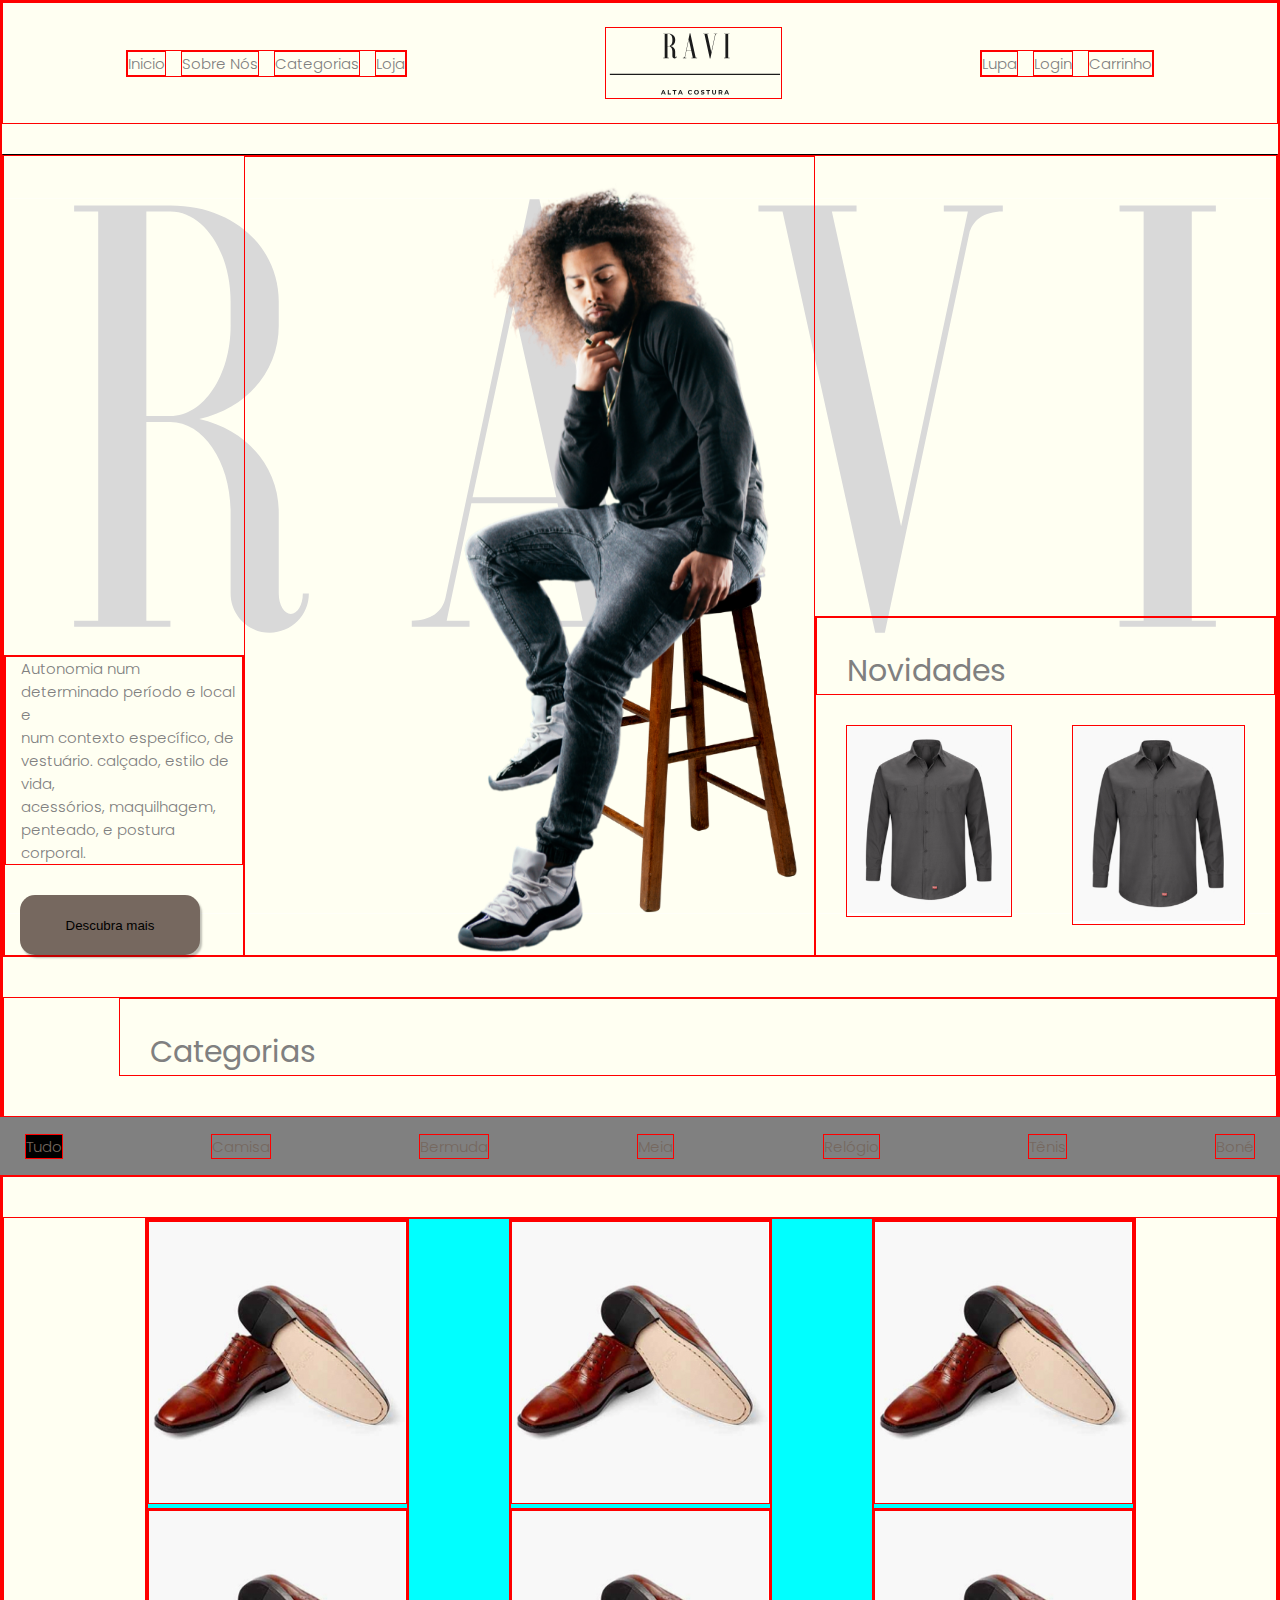
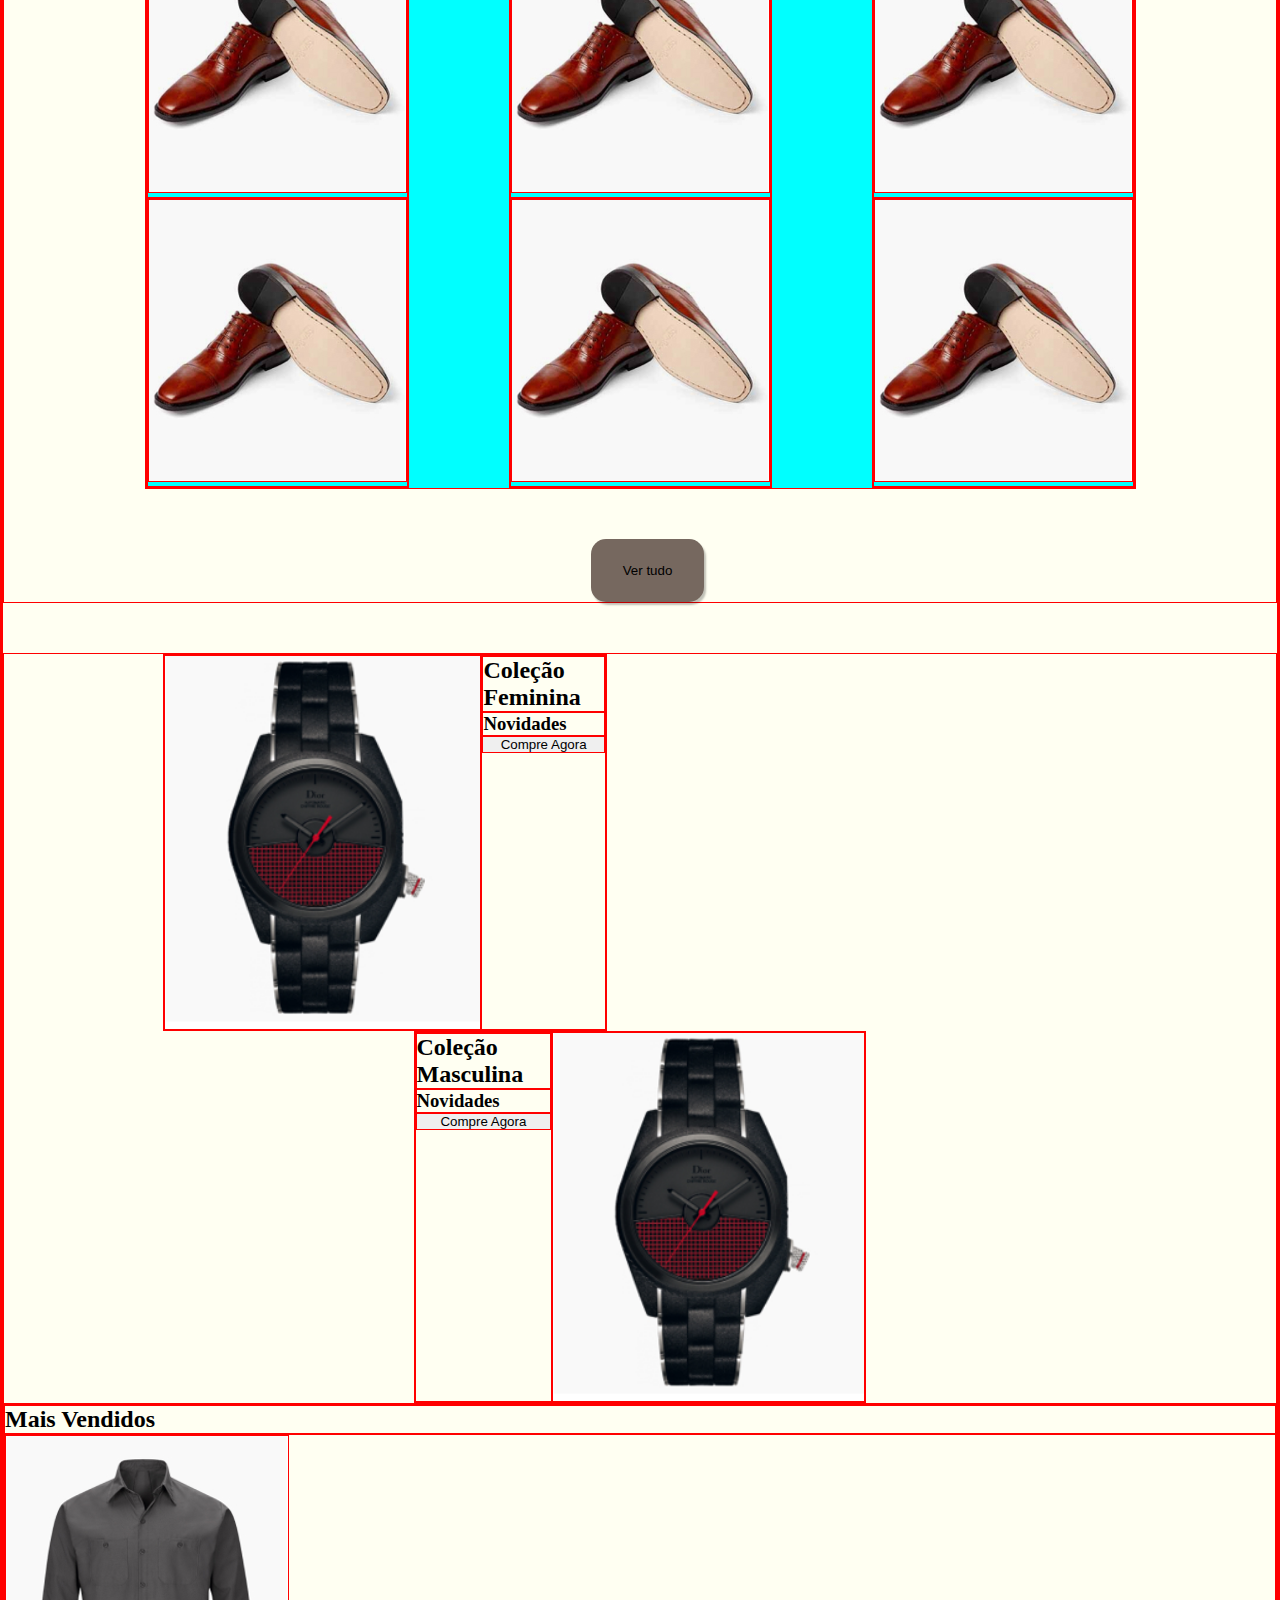
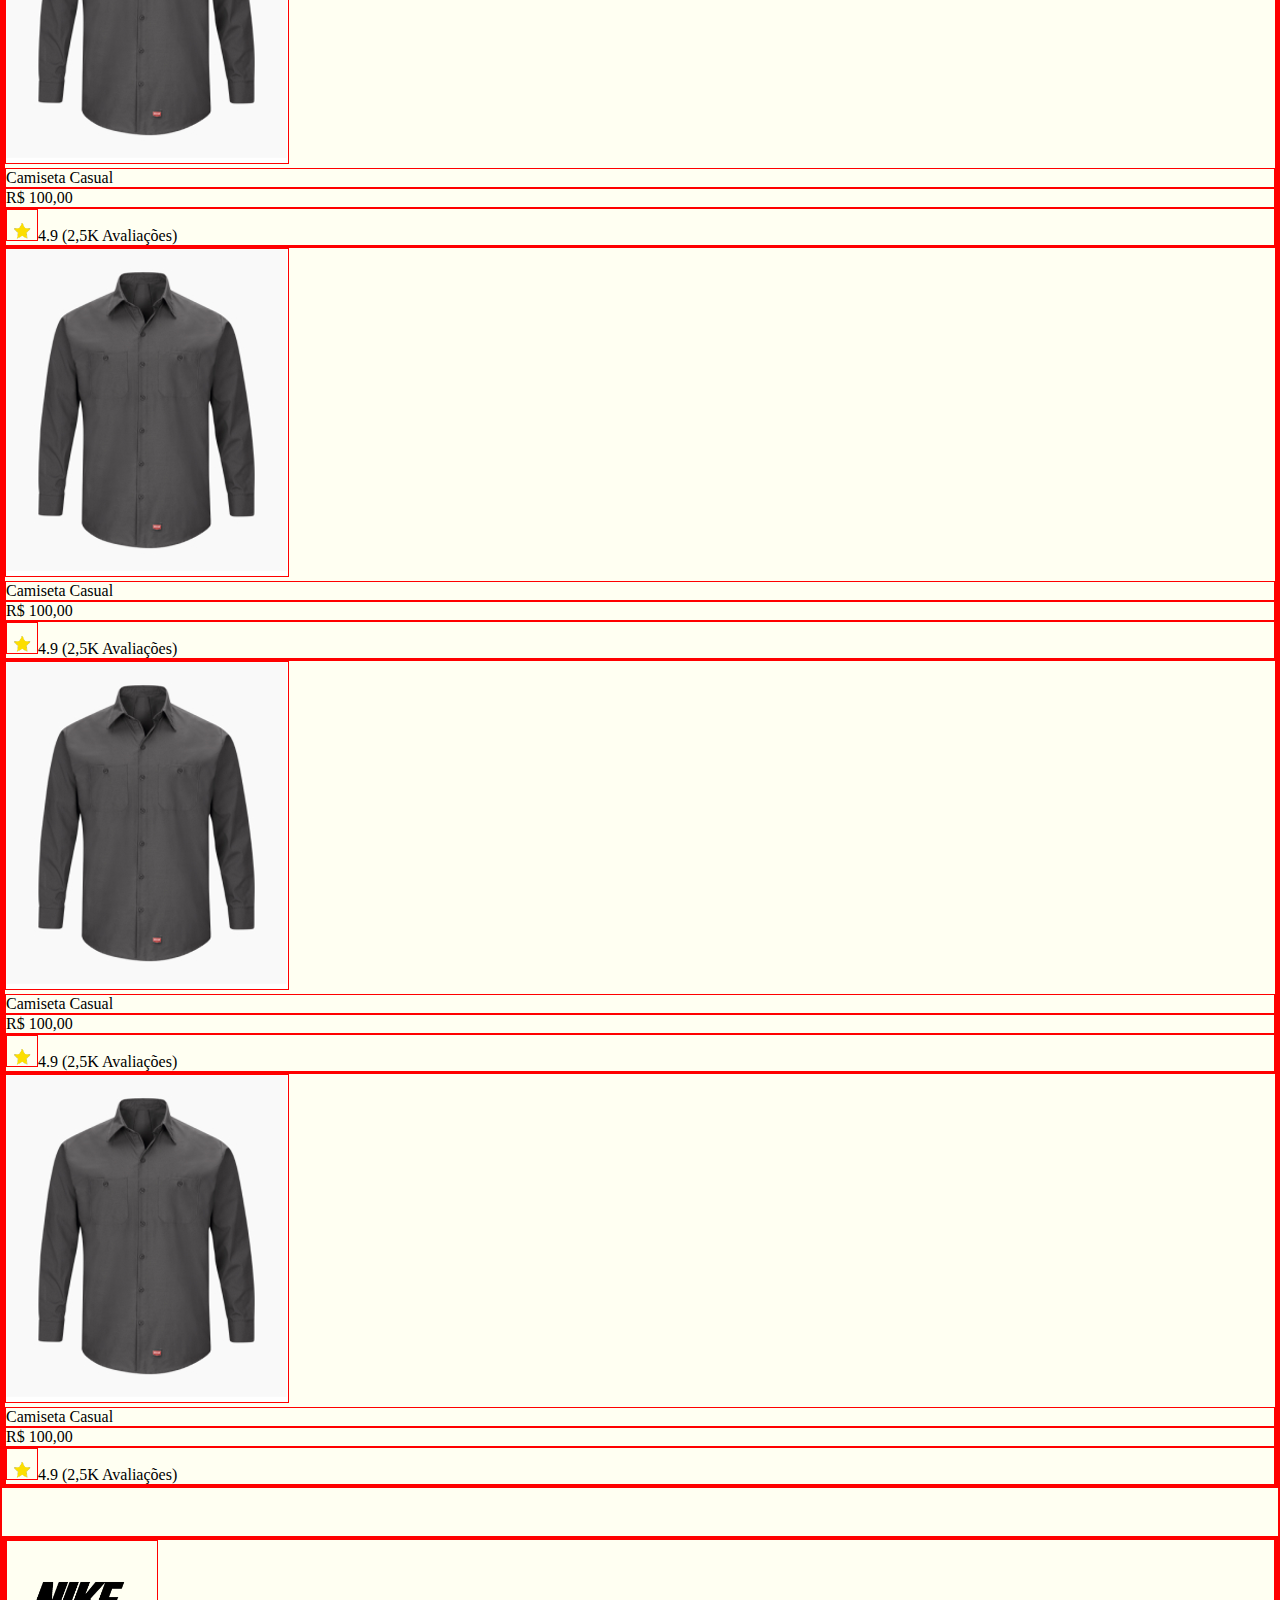
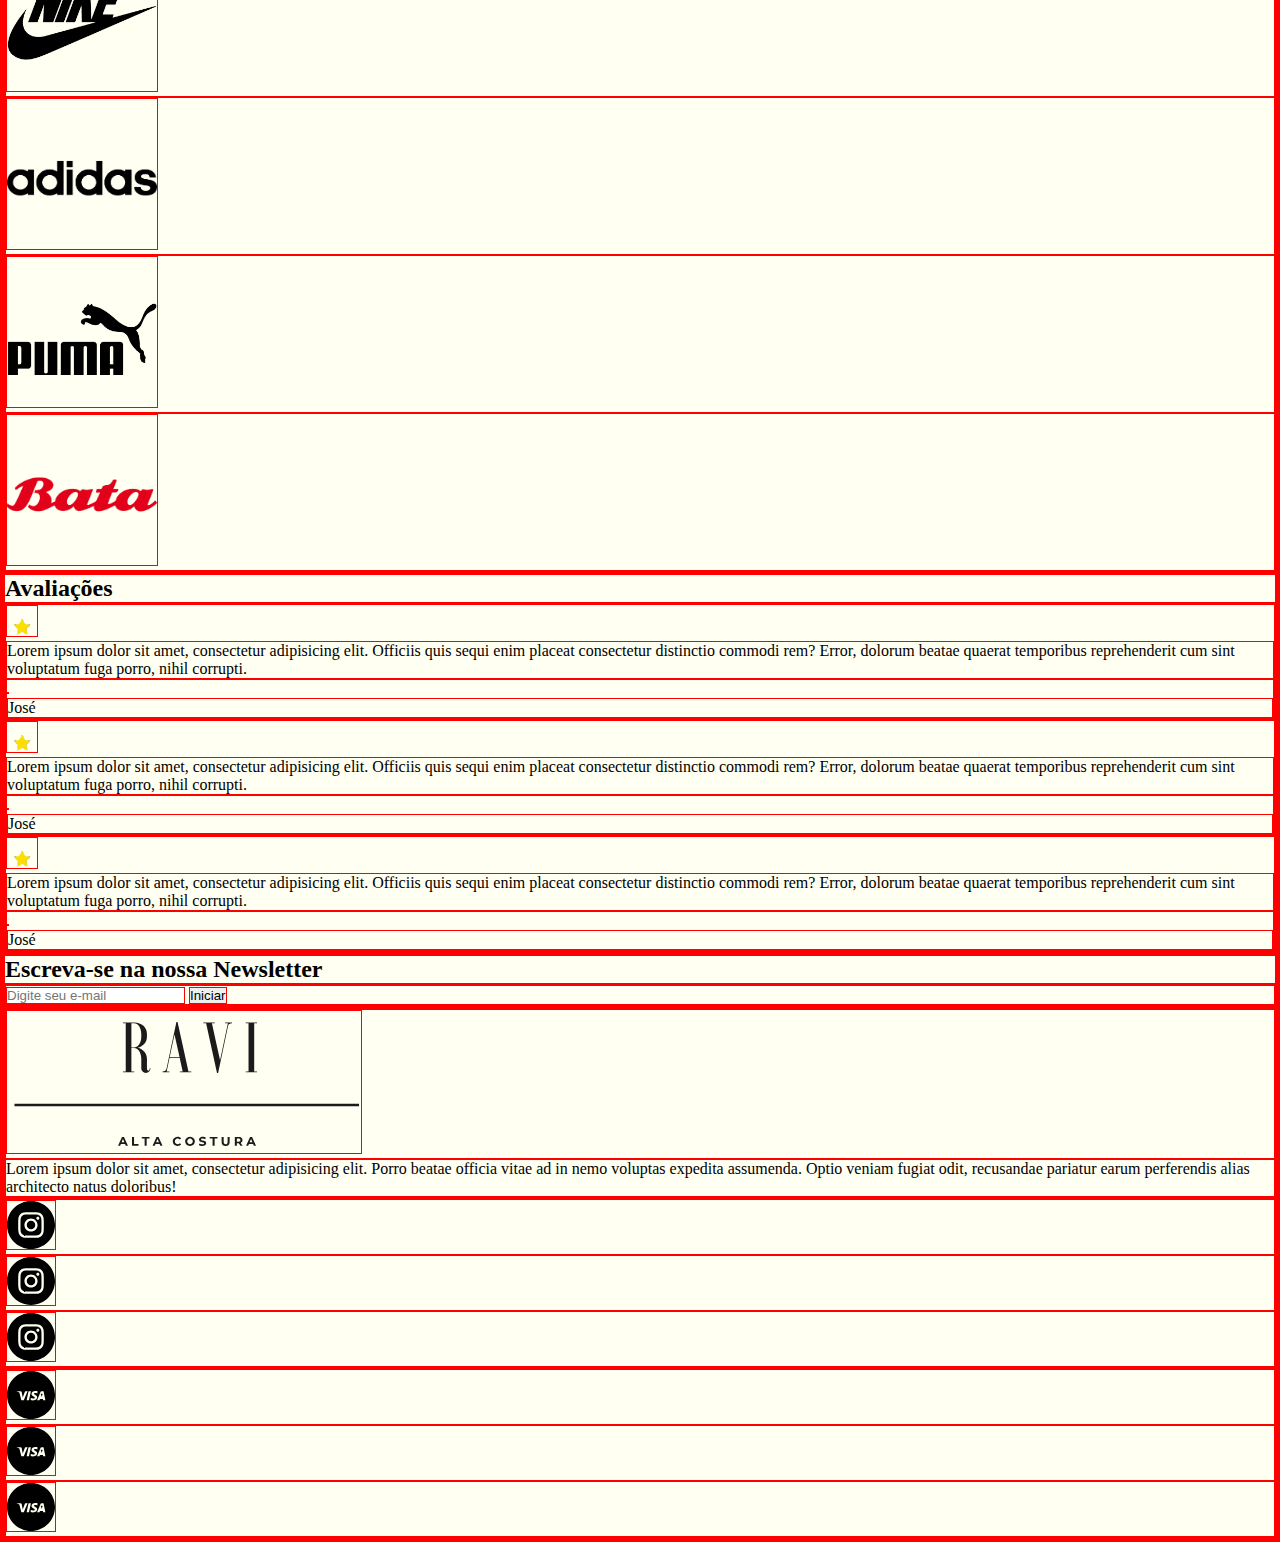
==== index.html @ a1ea2c83 "Atualizações Aula" ====
<!DOCTYPE html>
<html lang="pt-BR">

<head>
  <meta charset="UTF-8">
  <meta http-equiv="X-UA-Compatible" content="IE=edge">
  <meta name="viewport" content="width=device-width, initial-scale=1.0">
  <link rel="stylesheet" href="assets/styles/style.css">
  <title>Rarvi</title>
</head>

<body>
  <header class="cabecalho">
    <nav class="cabecalho-menu">
      <a href="#" class="cabecalho-menu-item">Inicio</a>
      <a href="#" class="cabecalho-menu-item">Sobre Nós</a>
      <a href="#" class="cabecalho-menu-item">Categorias</a>
      <a href="#" class="cabecalho-menu-item">Loja</a>
    </nav>
    <img src="assets/images/RAVI.svg" alt="" class="cabecalho-imagem">
    <nav class="cabecalho-menu">
      <a href="#"class="cabecalho-menu-item">Lupa</a>
      <a href="#"class="cabecalho-menu-item">Login</a>
      <a href="#"class="cabecalho-menu-item">Carrinho</a>
    </nav>
  </header>

  <main class="conteudo">
    <section class="conteudo-calltoaction">
      <div class="conteudo-calltoaction-vermais">
        <p class="conteudo-calltoaction-vermais-paragrafo">Autonomia num determinado período e local e </br>num contexto específico, de vestuário. calçado, estilo de vida, </br>acessórios, maquilhagem, penteado, e postura corporal.</p>
      <button class="conteudo-calltoaction-vermais-botao">Descubra mais</button>
      </div>
      <img src="assets/images/Call to Action Ecommerce 2.png" alt="" class="conteudo-calltoaction-imagem">
      <div class="conteudo-calltoaction-novidades">
        <h2 class="conteudo-calltoaction-novidades-titulo">Novidades</h2>
        <div class="conteudo-calltoaction-novidades-imagens">
          <img src="assets/images/product-1.png" alt="" class="conteudo-calltoaction-novidades-imagem1">
          <img src="assets/images/product-1.png" alt="" class="conteudo-calltoaction-novidades-imagem2">
        </div>
      </div>
    </section>

    <section class="conteudo-categorias">
      <h2 class="conteudo-categorias-titulo">Categorias</h2>
      <nav class="conteudo-categorias-menu">
        <a href="#" class="conteudo-categorias-menu-item1">Tudo</a>
        <a href="#" class="conteudo-categorias-menu-item">Camisa</a>
        <a href="#" class="conteudo-categorias-menu-item">Bermuda</a>
        <a href="#" class="conteudo-categorias-menu-item">Meia</a>
        <a href="#" class="conteudo-categorias-menu-item">Relógio</a>
        <a href="#" class="conteudo-categorias-menu-item">Tênis</a>
        <a href="#" class="conteudo-categorias-menu-item">Boné</a>
      </nav>
    </section>
    <section class="conteudo-categorias-items">
      <div class="conteudo-categorias-items-boxes">
        <div class="conteudo-categorias-items-boxe1">
          <div><img src="assets/images/product-4.png" alt=""></div>
          <div><img src="assets/images/product-4.png" alt=""></div>
          <div><img src="assets/images/product-4.png" alt=""></div>
        </div>
        <div class="conteudo-categorias-items-boxe2">
          <div><img src="assets/images/product-4.png" alt=""></div>
          <div><img src="assets/images/product-4.png" alt=""></div>
          <div><img src="assets/images/product-4.png" alt=""></div>
        </div>
        <div class="conteudo-categorias-items-boxe3">
          <div><img src="assets/images/product-4.png" alt=""></div>
          <div><img src="assets/images/product-4.png" alt=""></div>
          <div><img src="assets/images/product-4.png" alt=""></div>
        </div>
      </div>
      <button class="conteudo-categorias-botao">Ver tudo</a>
    </section>
    

    <section class="conteudo-categorias-colecoes">
      <div class="conteudo-categorias-colecoes-mulher">
        <img src="assets/images/product-3.png" alt="" class="conteudo-categorias-colecoes-img">
        <div class="conteudo-categorias-colecoes-mulher-infos">
          <h2>Coleção Feminina</h2>
          <h3>Novidades</h3>
          <button class>Compre Agora</button>
        </div>
      </div>
      <div class="conteudo-categorias-colecoes-mulher-vazio">
        <img src="assets/images/product-3.png" alt="" class="conteudo-categorias-colecoes-img">
        <div class="conteudo-categorias-colecoes-mulher-infos">
          <h2>Coleção Feminina</h2>
          <h3>Novidades</h3>
          <button class>Compre Agora</button>
        </div>
      </div>
      <div class="conteudo-categorias-colecoes-mulher-vazio">
        <img src="assets/images/product-3.png" alt="" class="conteudo-categorias-colecoes-img">
        <div class="conteudo-categorias-colecoes-mulher-infos">
          <h2>Coleção Feminina</h2>
          <h3>Novidades</h3>
          <button class>Compre Agora</button>
        </div>
      </div>
      <div class="conteudo-categorias-colecoes-homem">
        <img src="assets/images/product-3.png" alt="" class="conteudo-categorias-colecoes-img">
        <div class="conteudo-categorias-colecoes-homem-infos">
          <h2>Coleção Masculina</h2>
          <h3>Novidades</h3>
          <button class>Compre Agora</button>
        </div>
      </div>
    </section>

    <section class="conteudo-maisvendidos">
      <h2 class="conteudo-maisvendidos-titulo">Mais Vendidos</h2>
      <div class="conteudo-maisvendidos-produto1">
        <img src="assets/images/product-1.png" alt="">
        <p>Camiseta Casual</p>
        <p>R$ 100,00</p>
        <p><img src="assets/images/Estrela.svg" alt="">4.9 (2,5K Avaliações)</p>
      </div>
      <div class="conteudo-maisvendidos-produto2">
        <img src="assets/images/product-1.png" alt="">
        <p>Camiseta Casual</p>
        <p>R$ 100,00</p>
        <p><img src="assets/images/Estrela.svg" alt="">4.9 (2,5K Avaliações)</p>
      </div>
      <div class="conteudo-maisvendidos-produto3">
        <img src="assets/images/product-1.png" alt="">
        <p>Camiseta Casual</p>
        <p>R$ 100,00</p>
        <p><img src="assets/images/Estrela.svg" alt="">4.9 (2,5K Avaliações)</p>
      </div>
      <div class="conteudo-maisvendidos-produto4">
        <img src="assets/images/product-1.png" alt="">
        <p>Camiseta Casual</p>
        <p>R$ 100,00</p>
        <p><img src="assets/images/Estrela.svg" alt="">4.9 (2,5K Avaliações)</p>
      </div>
    </section>



  </main>

  <footer class="rodape">

    <section class="rodape-marcas">
      <div class="rodape-marcas-items">
        <div><img src="assets/images/Nike.svg" alt=""></div>
        <div><img src="assets/images/Adidas.svg" alt=""></div>
        <div><img src="assets/images/Puma.svg" alt=""></div>
        <div><img src="assets/images/Bata.svg" alt=""></div>
      </div>
    </section>
    <section class="rodape-avaliacoes">
      <h2 class="rodape-avaliacoes-titulo">Avaliações</h2>
        <div class="rodape-avaliacoes-boxs">
          <div class="rodape-avaliacoes-box1">
            <img src="assets/images/Estrela.svg" alt="">
            <p>Lorem ipsum dolor sit amet, consectetur adipisicing elit. Officiis quis sequi enim placeat consectetur distinctio commodi rem? Error, dolorum beatae quaerat temporibus reprehenderit cum sint voluptatum fuga porro, nihil corrupti.</p>
            <div>
              <img src="#" alt="">
              <p>José</p>
            </div>
          </div>
          <div class="rodape-avaliacoes-box2">
            <img src="assets/images/Estrela.svg" alt="">
            <p>Lorem ipsum dolor sit amet, consectetur adipisicing elit. Officiis quis sequi enim placeat consectetur distinctio commodi rem? Error, dolorum beatae quaerat temporibus reprehenderit cum sint voluptatum fuga porro, nihil corrupti.</p>
            <div>
              <img src="#" alt="">
              <p>José</p>
            </div>
          </div>
          <div class="rodape-avaliacoes-box3">
            <img src="assets/images/Estrela.svg" alt="">
            <p>Lorem ipsum dolor sit amet, consectetur adipisicing elit. Officiis quis sequi enim placeat consectetur distinctio commodi rem? Error, dolorum beatae quaerat temporibus reprehenderit cum sint voluptatum fuga porro, nihil corrupti.</p>
            <div>
              <img src="#" alt="">
              <p>José</p>
            </div>
          </div>
        </div>
    </section>
    <section class="rodape-newsletter">
      <h2 class="rodape-newsletter-titulo">Escreva-se na nossa Newsletter</h2>
      <form class="rodape-newsletter-formulario">
        <fieldset>
          <label for="email" hidden>E-mail</label>
          <input type="email" name="email" id="email" placeholder="Digite seu e-mail">
          <button type="submit">Iniciar</button>
        </fieldset>
      </form>
    </section>

    <section class="rodape-final">
      <div class="rodape-final-logo">
        <div><img src="assets/images/RAVI.svg" alt=""></div>
        <p>Lorem ipsum dolor sit amet, consectetur adipisicing elit. Porro beatae officia vitae ad in nemo voluptas expedita assumenda. Optio veniam fugiat odit, recusandae pariatur earum perferendis alias architecto natus doloribus!</p>
      </div>
      <div class="rodape-final-redes">
        <div><img src="assets/images/Instagram.svg" alt=""></div>
        <div><img src="assets/images/Instagram.svg" alt=""></div>
        <div><img src="assets/images/Instagram.svg" alt=""></div>
      </div>
      <div class="rodape-final-pagamento">
        <div><img src="assets/images/VISA.svg" alt=""></div>
        <div><img src="assets/images/VISA.svg" alt=""></div>
        <div><img src="assets/images/VISA.svg" alt=""></div>
      </div>
    </section>

  </footer>
</body>

</html>
---- assets/styles/style.css ----
/* Global Changes
     ========================================================================== */
     @import url('https://fonts.googleapis.com/css2?family=Poppins:wght@300;400&display=swap');

     * {
          margin: 0;
          padding: 0;
          box-sizing: border-box;
          text-decoration: none;
          border: 1px solid red;
     }

     body {
          font-size: 100%;
          background-color: #fffff2;
     }

/* Header Changes
     ========================================================================== */   

     .cabecalho{
          display:flex;
          flex-direction: row;
          align-items: center;
          justify-content: space-around;
          padding: 24px;
     }

     .cabecalho-imagem {
          height: 72px;
     }

     .cabecalho-menu {
          display: flex;
          gap: 15px;
     }

     .cabecalho-menu-item {
          font-family: 'Poppins', sans-serif;
          color: gray;
          font-weight: 300;
          font-size: 15px;
     }

/* Main Changes
     ========================================================================== */ 

  /*========Call to Action===== */

     .conteudo {
          border-top: 0.4px solid black;
          margin-top: 30px;
          margin-bottom: 48px;
     }

     .conteudo-calltoaction {
          display: flex;
          flex-direction: row;
          align-items: flex-end;
          justify-content: space-around;
          background-image:url("RAVI-fundo.svg");
          background-position: center;
          background-repeat: no-repeat;
          background-size: contain;
          flex-wrap: nowrap;
     }

     .conteudo-calltoaction-vermais {
          display: flex; 
          flex-direction: column;
          gap: 30px;
          justify-content: end;
     }

     .conteudo-calltoaction-vermais-paragrafo {
          font-family: 'Poppins', sans-serif;
          color: gray;
          font-weight: 300;
          font-size: 15px;
          padding-left: 15px;
     }

     .conteudo-calltoaction-vermais-botao {
          background-color: #76685f;
          width: 180px;
          height: 60px;
          border: none;
          box-shadow: 2px 3px 2px rgba(0, 0, 0, 0.25);
          border-radius: 15px;
          margin-left: 15px;
     }

     .conteudo-calltoaction-vermais-botao:hover {
          background-color: rgba(0, 0, 0, 0.25);
     }


     .conteudo-calltoaction-imagem {
          padding-left: 200px;
          height: 800px;
     }

     .conteudo-calltoaction-novidades {
          display: flex; 
          flex-direction: column;
          gap: 30px;
          justify-content: end;
     }

     .conteudo-calltoaction-novidades-titulo {
          font-family: 'Poppins', sans-serif;
          color: gray;
          font-weight: 400;
          font-size: 30px;
          padding-left: 30px;
          padding-top: 30px;
     }

     .conteudo-calltoaction-novidades-imagens {
          display: flex;
          flex-direction: row;
          text-decoration: none;
          border: none;
     }

     .conteudo-calltoaction-novidades-imagem1 {
          height: 15vmax;
          margin:30px;
          margin-top: 0;
     }

     .conteudo-calltoaction-novidades-imagem2 {
          height: 200px;
          margin:30px;
          margin-top: 0;
     }

  /*========Call to Action end===== */

  /*========Category items===== */
     .conteudo-categorias{
          display: flex;
          flex-direction: column;
          row-gap: 40px;
          margin-top: 40px;
          margin-bottom: 40px;
     }

     .conteudo-categorias-titulo {
          font-family: 'Poppins', sans-serif;
          color: gray;
          font-weight: 400;
          font-size: 30px;
          padding-left: 30px;
          padding-top: 30px;
          margin-left: 115px;
     }

     .conteudo-categorias-menu {
          box-sizing: border-box;
          display: flex;
          gap: 5px;
          justify-content: space-around;
          background-color: gray;
          align-self: center;
          width: 1375px;
          height: 60px;

     }

     .conteudo-categorias-menu-item {
          font-family: 'Poppins', sans-serif;
          color: #76685f;
          font-weight: 300;
          font-size: 15px;
          align-self: center;
     }

     .conteudo-categorias-menu-item1 {
          font-family: 'Poppins', sans-serif;
          color: #76685f;
          font-weight: 300;
          font-size: 15px;
          align-self: center;
          background-color: black;
     }

     .conteudo-categorias-items{
          display: flex;
          flex-direction: column;
          align-items: center;
     }

     .conteudo-categorias-items-boxes {
          background-color: aqua;
          display: flex;
          flex-wrap: wrap;
          gap: 100px;

     }

     /*.conteudo-categorias-items-boxe1 {
          display: flex;
          flex-direction: column;
          gap: 30px;
     }

     .conteudo-categorias-items-boxe2 {
          display: flex;
          flex-direction: column;
          gap: 30px;
     }

     .conteudo-categorias-items-boxe3 {
          display: flex;
          flex-direction: column;
          gap: 30px;
     }*/
     
     .conteudo-categorias-botao {
          background-color: #76685f;
          padding: 1.5rem 2rem;
          border: none;
          box-shadow: 2px 3px 2px rgba(0, 0, 0, 0.25);
          border-radius: 15px;
          margin-left: 15px;
          align-items: center;
          margin-top: 50px;
     }

   /*========Category Colections===== */

     .conteudo-categorias-colecoes {
          display: flex;
          flex-wrap: wrap;
          margin-top: 50px;
          justify-content: center;
     }

     .conteudo-categorias-colecoes-mulher {
          display: flex;
          flex-direction: row;
     }

     .conteudo-categorias-colecoes-mulher-infos {
          display: flex;
          flex-direction: column;
     }

     .conteudo-categorias-colecoes-img {
          width: 100%;
     }

     .conteudo-categorias-colecoes-homem {
          display: flex;
          flex-direction: row-reverse;
     }

     .conteudo-categorias-colecoes-homem-infos {
          display: flex;
          flex-direction: column;   
     }

     .conteudo-categorias-colecoes-mulher-vazio {
          visibility: hidden;
     }


/* Footer Changes
     ========================================================================== */
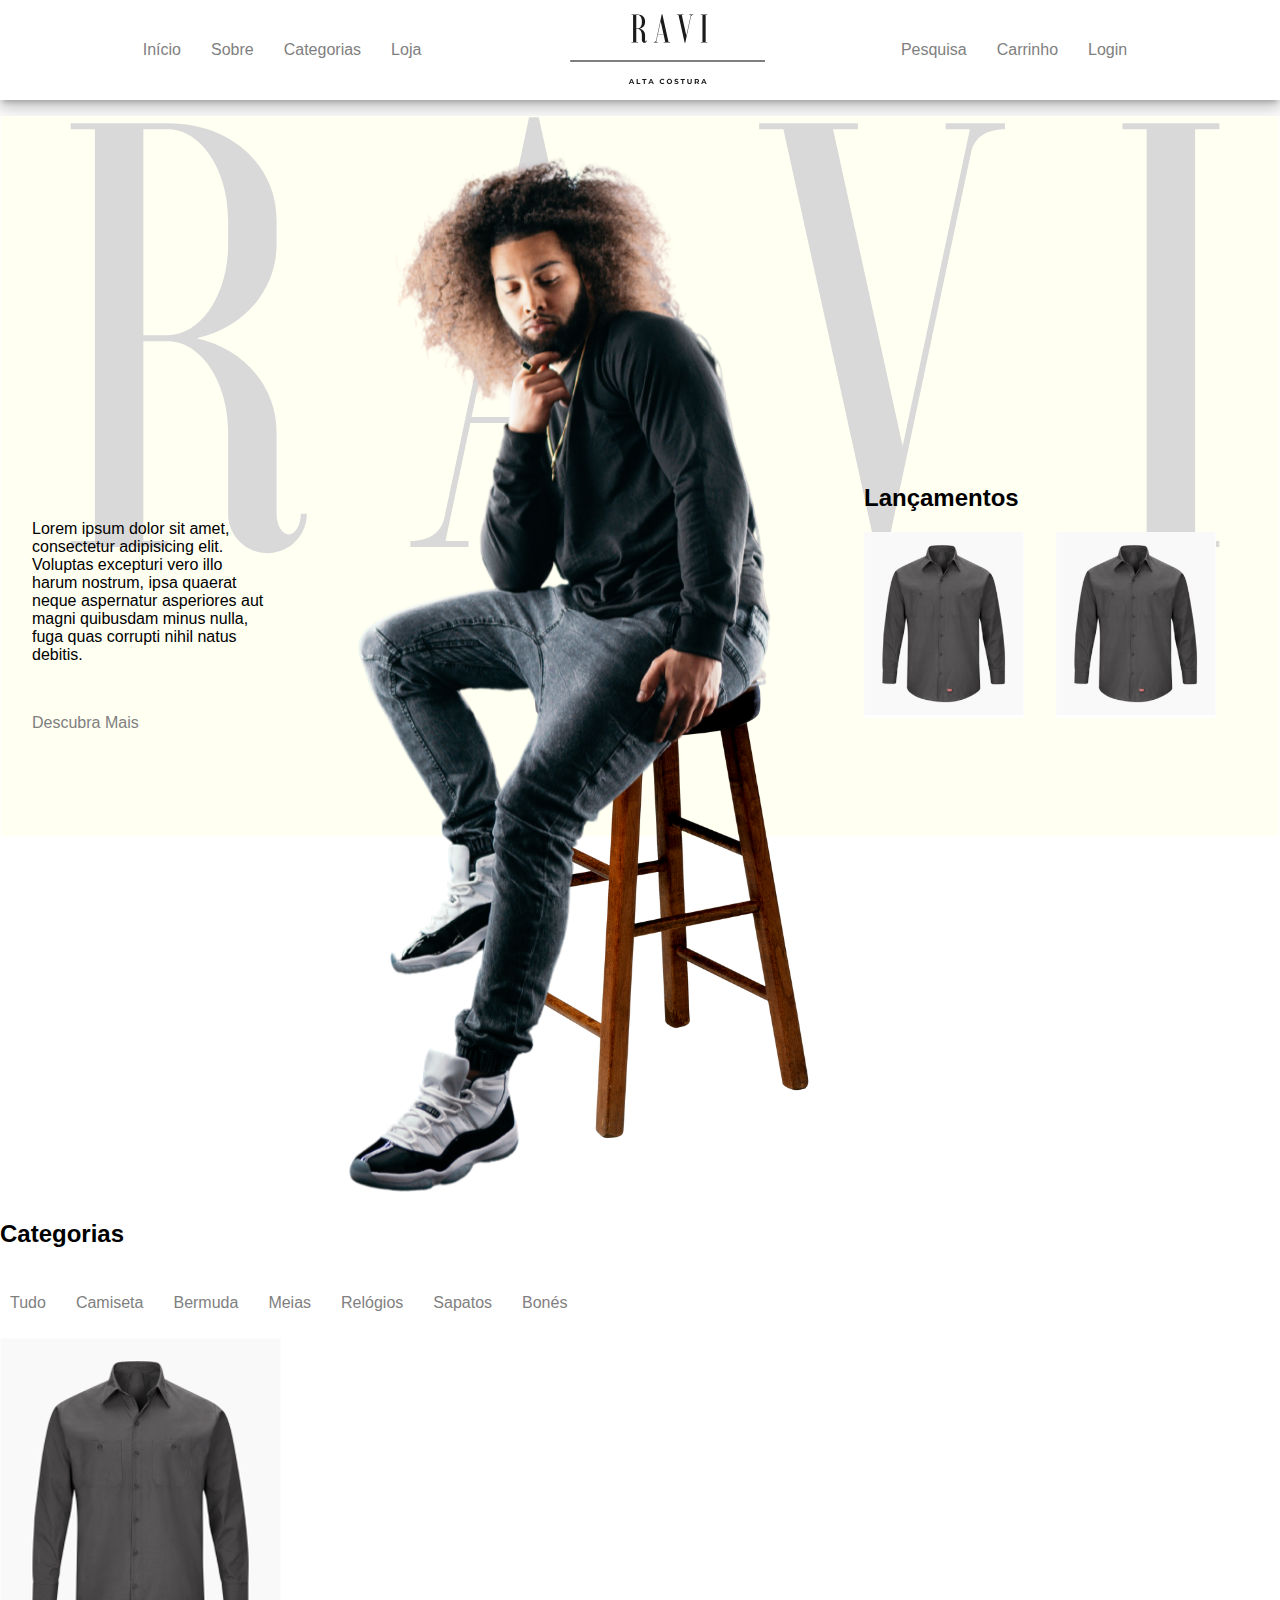
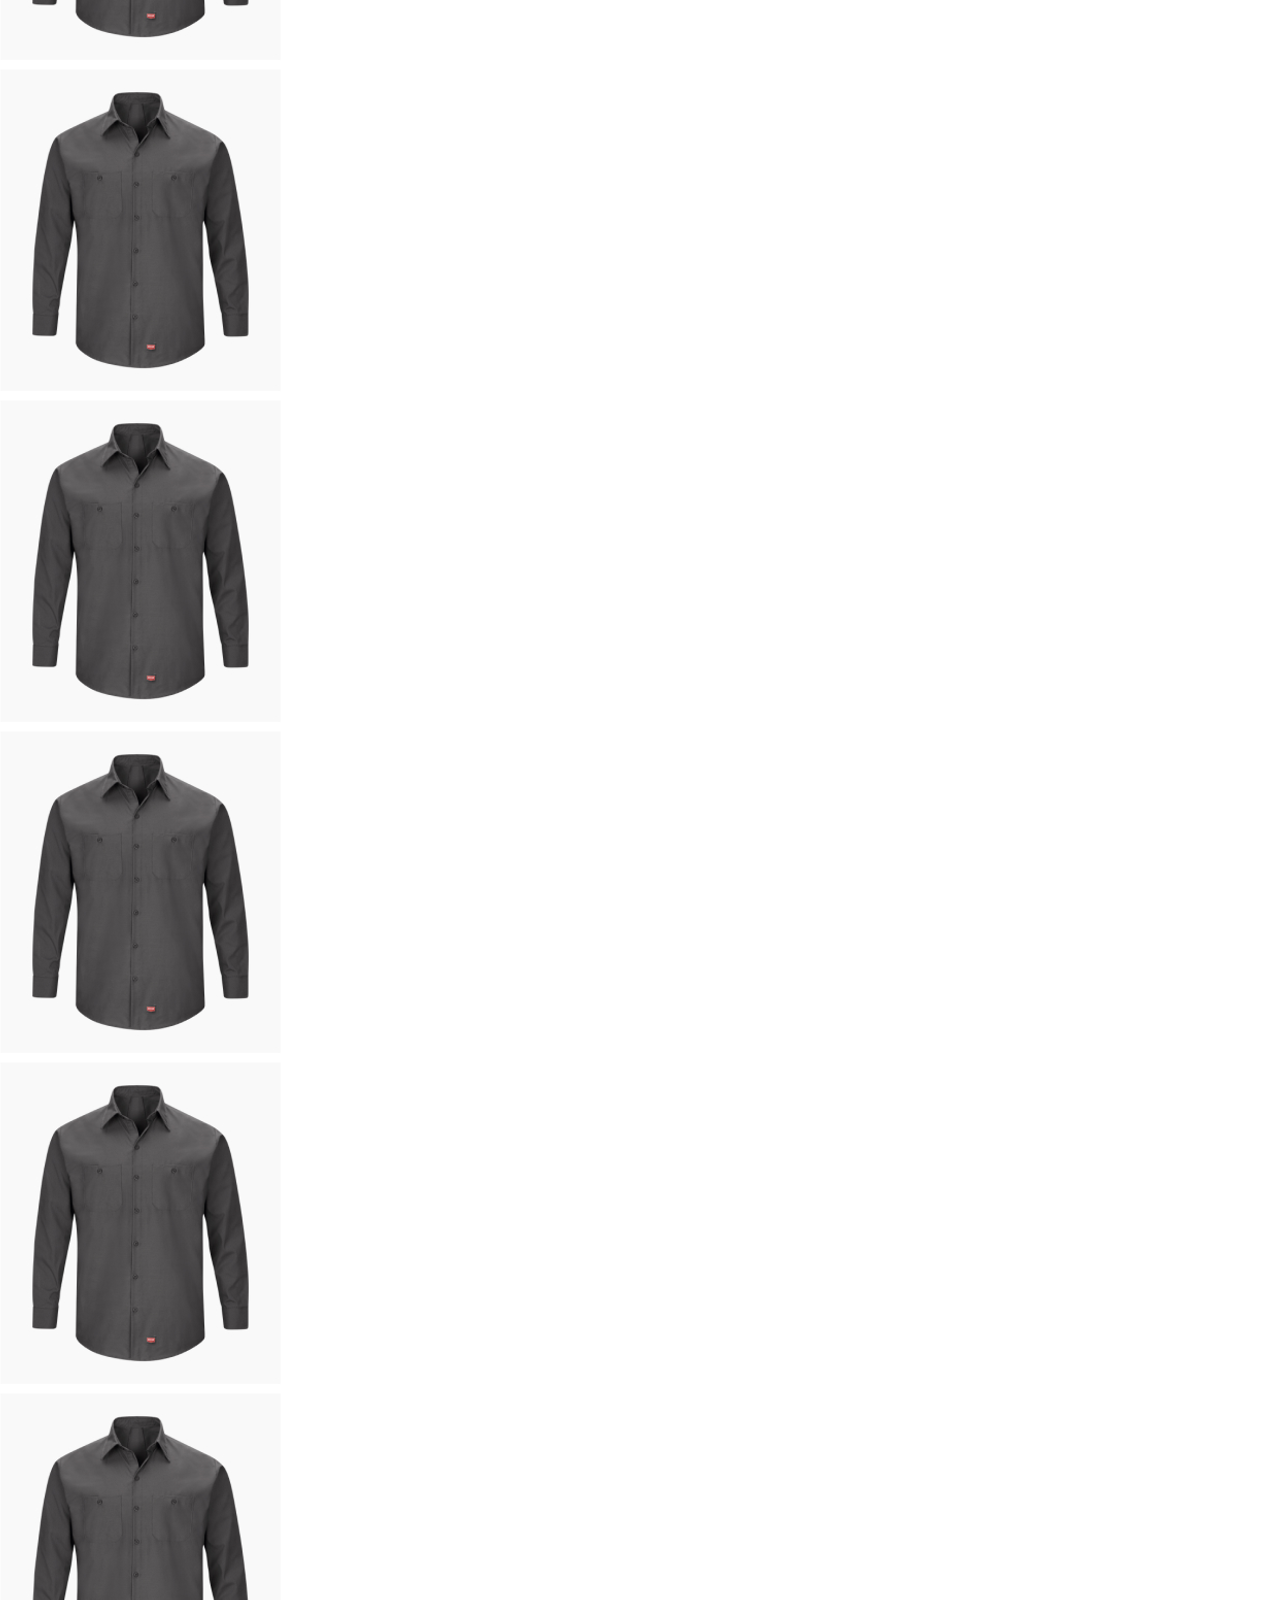
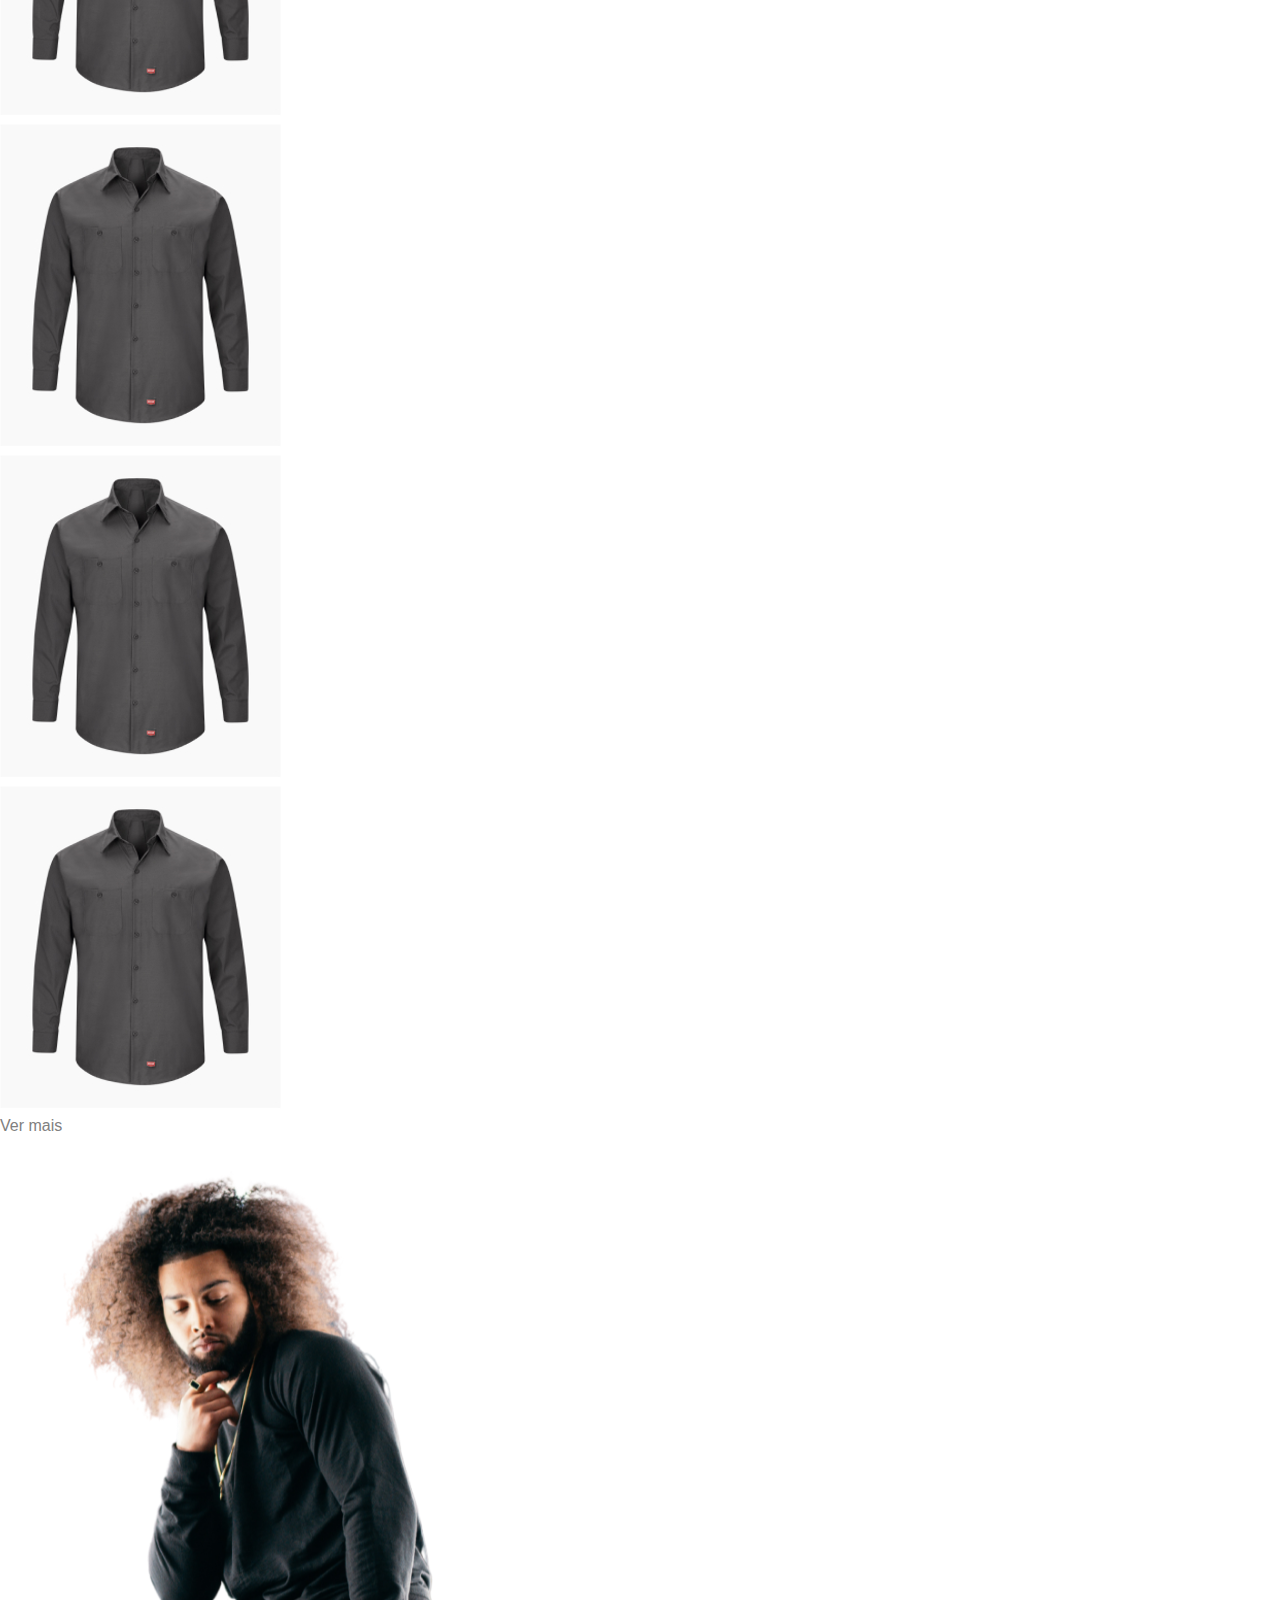
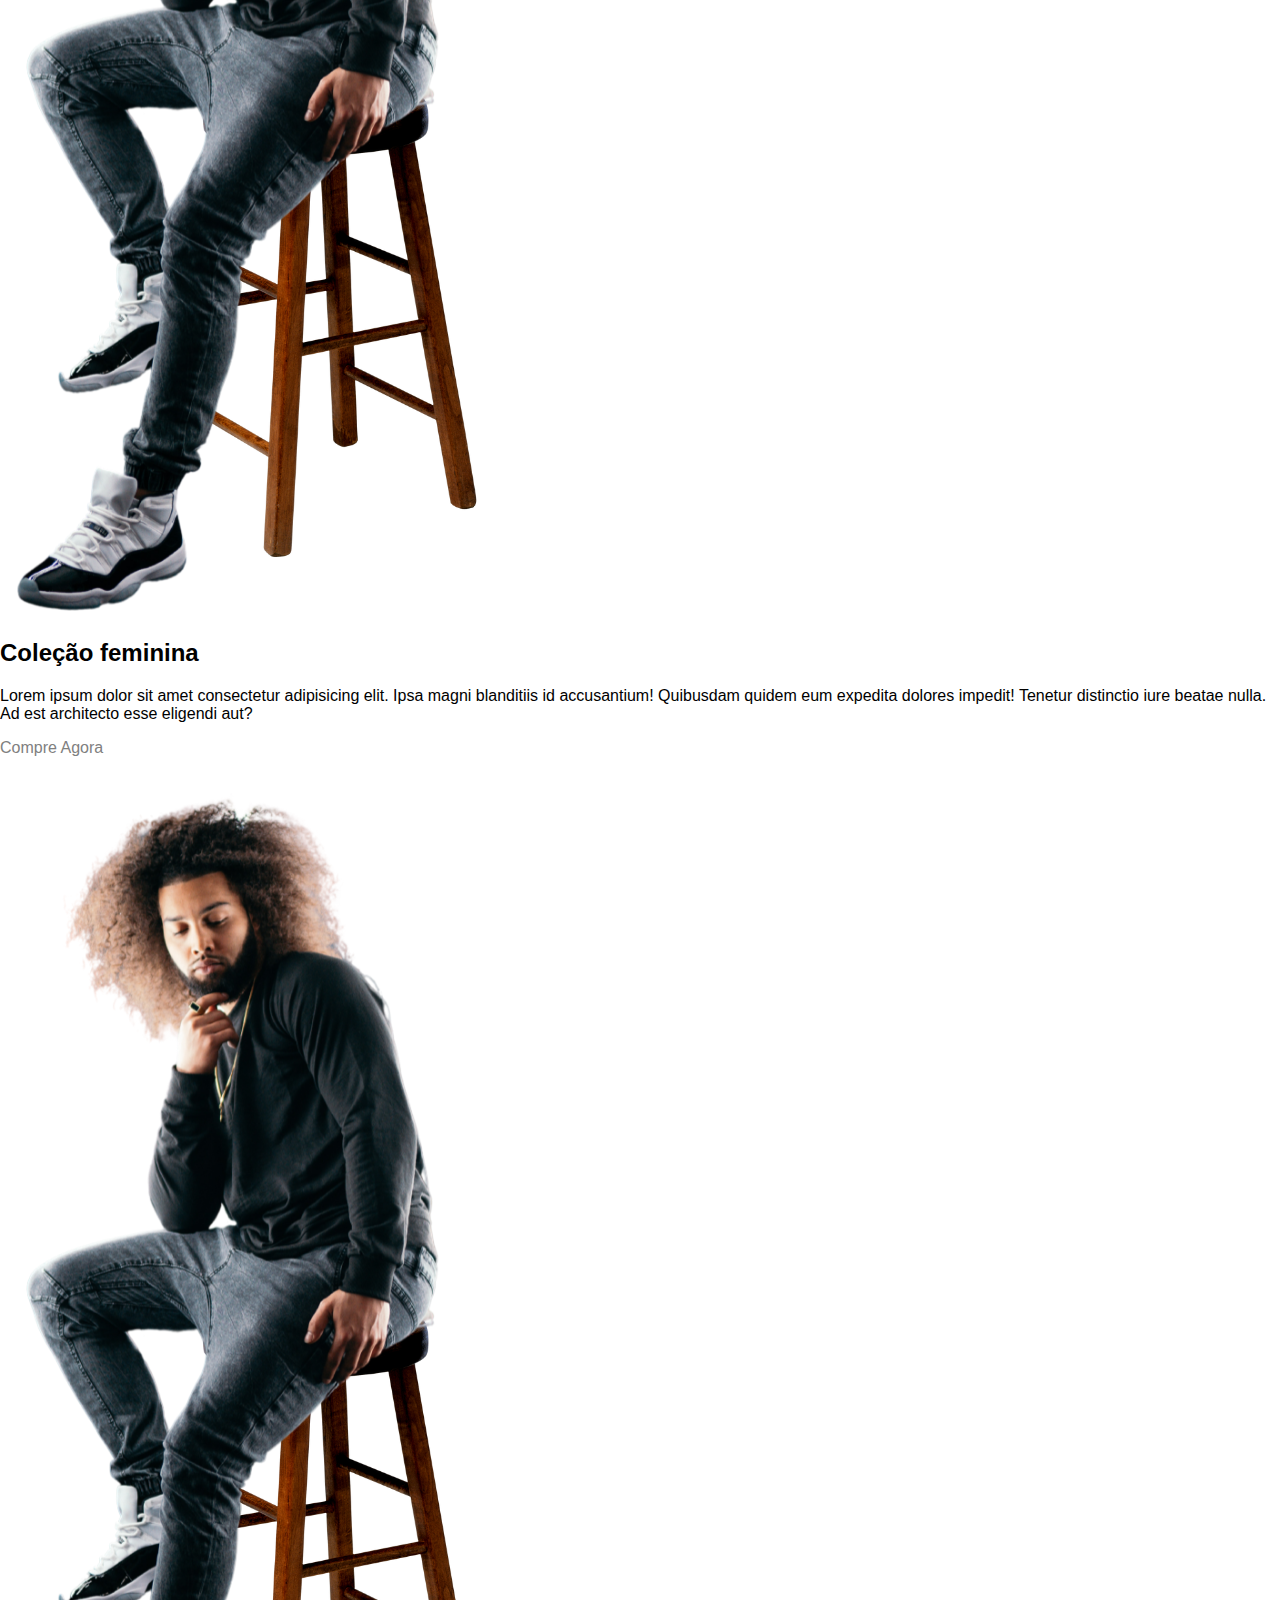
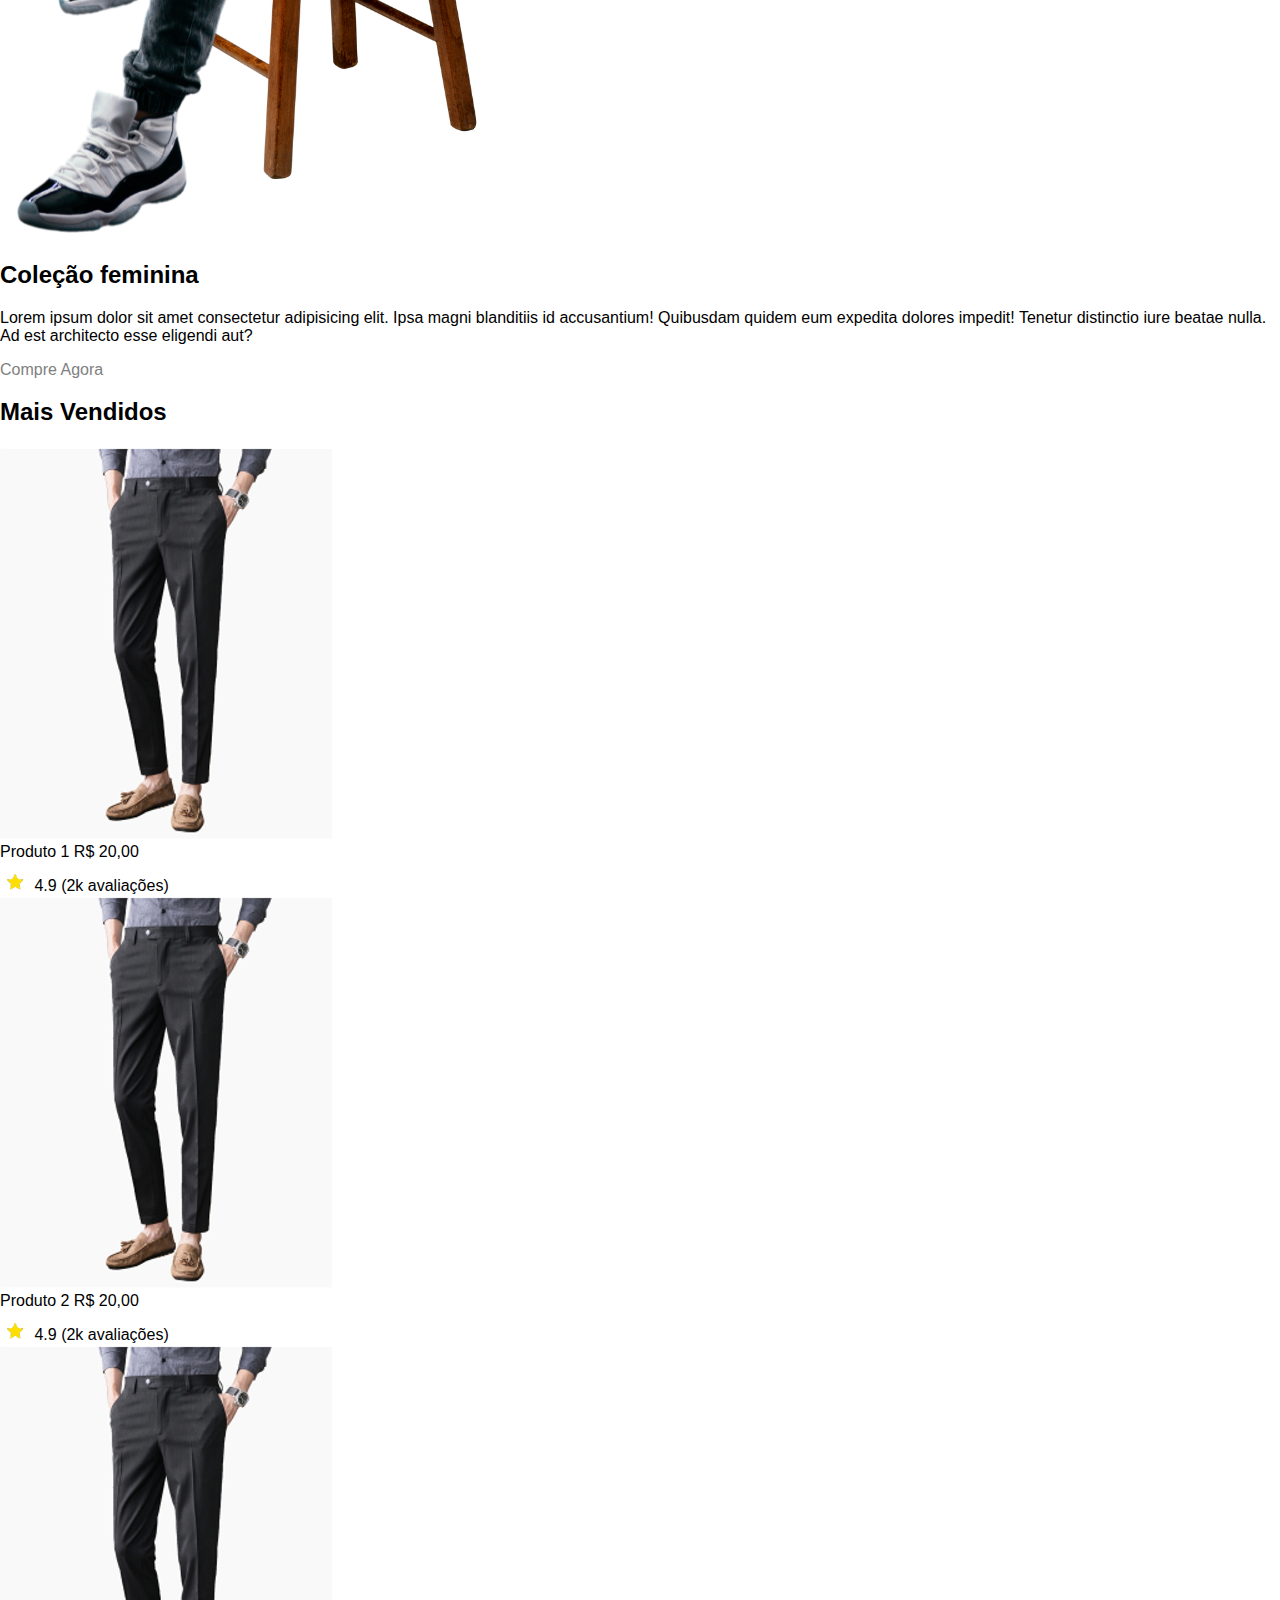
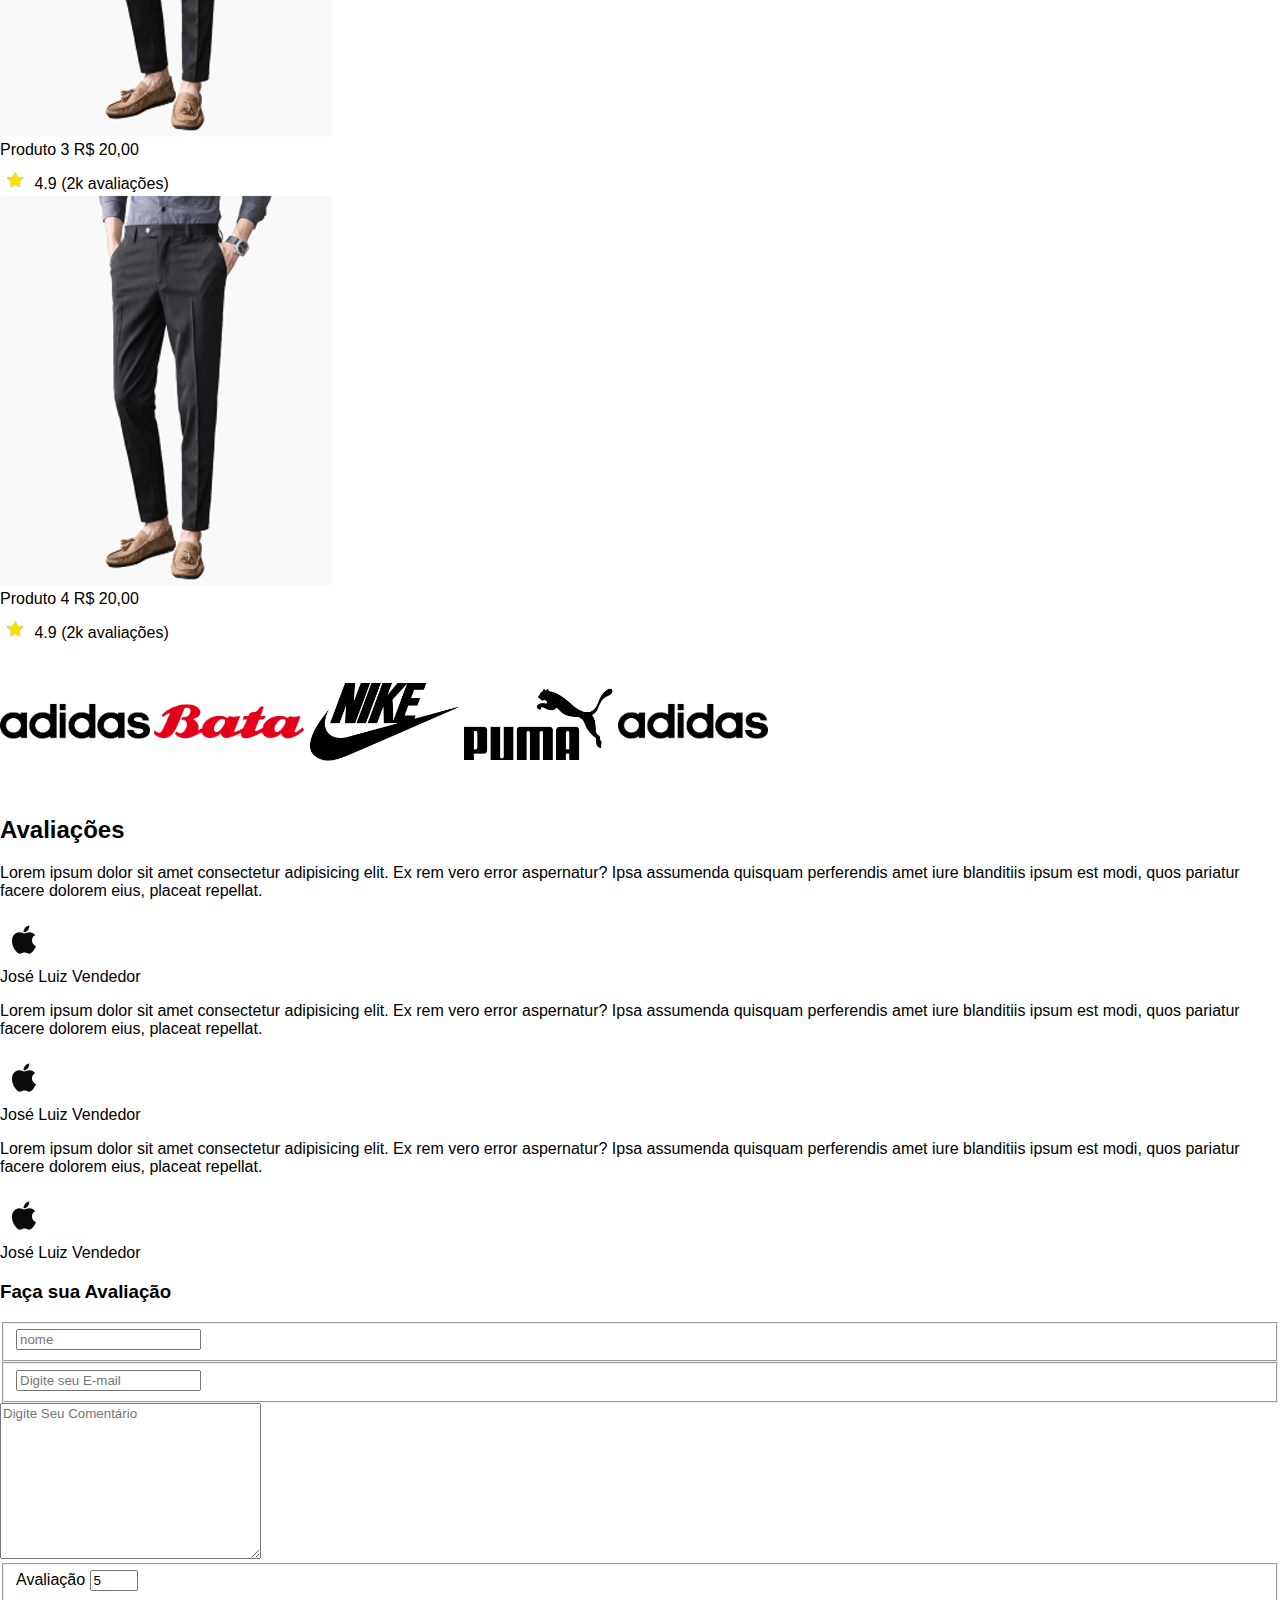
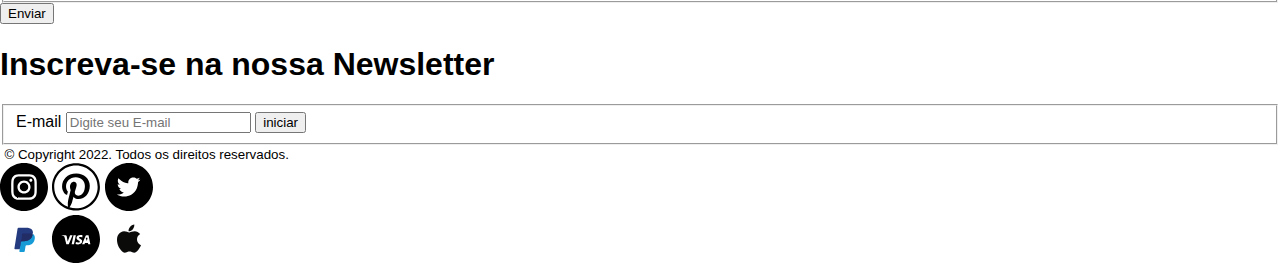
==== commit f4da1c7b: "Mudança Geral na formatação Html e CSS" ====
--- a/index.html
+++ b/index.html
@@ -1,215 +1,282 @@
 <!DOCTYPE html>
-<html lang="pt-BR">
-
+<html lang="en">
 <head>
   <meta charset="UTF-8">
   <meta http-equiv="X-UA-Compatible" content="IE=edge">
   <meta name="viewport" content="width=device-width, initial-scale=1.0">
+  <link rel="stylesheet" href="assets/styles/reset.css">
   <link rel="stylesheet" href="assets/styles/style.css">
-  <title>Rarvi</title>
+  <title>Ravi - Homepage</title>
 </head>
 
 <body>
   <header class="cabecalho">
-    <nav class="cabecalho-menu">
-      <a href="#" class="cabecalho-menu-item">Inicio</a>
-      <a href="#" class="cabecalho-menu-item">Sobre Nós</a>
-      <a href="#" class="cabecalho-menu-item">Categorias</a>
-      <a href="#" class="cabecalho-menu-item">Loja</a>
-    </nav>
-    <img src="assets/images/RAVI.svg" alt="" class="cabecalho-imagem">
-    <nav class="cabecalho-menu">
-      <a href="#"class="cabecalho-menu-item">Lupa</a>
-      <a href="#"class="cabecalho-menu-item">Login</a>
-      <a href="#"class="cabecalho-menu-item">Carrinho</a>
-    </nav>
+    <div>
+      <nav>
+        <ul>
+          <li><a href="">Início</a></li>
+          <li><a href="">Sobre</a></li>
+          <li><a href="">Categorias</a></li>
+          <li><a href="">Loja</a></li>
+        </ul>
+      </nav>
+    </div>
+    <div>
+      <img src="assets/images/RAVI.svg" alt="Logo do e-commerce" class="logo">
+    </div>
+    <div>
+      <nav>
+        <ul>
+          <li><a href="">Pesquisa</a></li>
+          <li><a href="">Carrinho</a></li>
+          <li><a href="">Login</a></li>
+        </ul>
+      </nav>
+    </div>
   </header>
 
-  <main class="conteudo">
-    <section class="conteudo-calltoaction">
-      <div class="conteudo-calltoaction-vermais">
-        <p class="conteudo-calltoaction-vermais-paragrafo">Autonomia num determinado período e local e </br>num contexto específico, de vestuário. calçado, estilo de vida, </br>acessórios, maquilhagem, penteado, e postura corporal.</p>
-      <button class="conteudo-calltoaction-vermais-botao">Descubra mais</button>
-      </div>
-      <img src="assets/images/Call to Action Ecommerce 2.png" alt="" class="conteudo-calltoaction-imagem">
-      <div class="conteudo-calltoaction-novidades">
-        <h2 class="conteudo-calltoaction-novidades-titulo">Novidades</h2>
-        <div class="conteudo-calltoaction-novidades-imagens">
-          <img src="assets/images/product-1.png" alt="" class="conteudo-calltoaction-novidades-imagem1">
-          <img src="assets/images/product-1.png" alt="" class="conteudo-calltoaction-novidades-imagem2">
-        </div>
-      </div>
-    </section>
-
-    <section class="conteudo-categorias">
-      <h2 class="conteudo-categorias-titulo">Categorias</h2>
-      <nav class="conteudo-categorias-menu">
-        <a href="#" class="conteudo-categorias-menu-item1">Tudo</a>
-        <a href="#" class="conteudo-categorias-menu-item">Camisa</a>
-        <a href="#" class="conteudo-categorias-menu-item">Bermuda</a>
-        <a href="#" class="conteudo-categorias-menu-item">Meia</a>
-        <a href="#" class="conteudo-categorias-menu-item">Relógio</a>
-        <a href="#" class="conteudo-categorias-menu-item">Tênis</a>
-        <a href="#" class="conteudo-categorias-menu-item">Boné</a>
-      </nav>
-    </section>
-    <section class="conteudo-categorias-items">
-      <div class="conteudo-categorias-items-boxes">
-        <div class="conteudo-categorias-items-boxe1">
-          <div><img src="assets/images/product-4.png" alt=""></div>
-          <div><img src="assets/images/product-4.png" alt=""></div>
-          <div><img src="assets/images/product-4.png" alt=""></div>
-        </div>
-        <div class="conteudo-categorias-items-boxe2">
-          <div><img src="assets/images/product-4.png" alt=""></div>
-          <div><img src="assets/images/product-4.png" alt=""></div>
-          <div><img src="assets/images/product-4.png" alt=""></div>
-        </div>
-        <div class="conteudo-categorias-items-boxe3">
-          <div><img src="assets/images/product-4.png" alt=""></div>
-          <div><img src="assets/images/product-4.png" alt=""></div>
-          <div><img src="assets/images/product-4.png" alt=""></div>
-        </div>
-      </div>
-      <button class="conteudo-categorias-botao">Ver tudo</a>
-    </section>
-    
-
-    <section class="conteudo-categorias-colecoes">
-      <div class="conteudo-categorias-colecoes-mulher">
-        <img src="assets/images/product-3.png" alt="" class="conteudo-categorias-colecoes-img">
-        <div class="conteudo-categorias-colecoes-mulher-infos">
-          <h2>Coleção Feminina</h2>
-          <h3>Novidades</h3>
-          <button class>Compre Agora</button>
-        </div>
-      </div>
-      <div class="conteudo-categorias-colecoes-mulher-vazio">
-        <img src="assets/images/product-3.png" alt="" class="conteudo-categorias-colecoes-img">
-        <div class="conteudo-categorias-colecoes-mulher-infos">
-          <h2>Coleção Feminina</h2>
-          <h3>Novidades</h3>
-          <button class>Compre Agora</button>
-        </div>
-      </div>
-      <div class="conteudo-categorias-colecoes-mulher-vazio">
-        <img src="assets/images/product-3.png" alt="" class="conteudo-categorias-colecoes-img">
-        <div class="conteudo-categorias-colecoes-mulher-infos">
-          <h2>Coleção Feminina</h2>
-          <h3>Novidades</h3>
-          <button class>Compre Agora</button>
-        </div>
-      </div>
-      <div class="conteudo-categorias-colecoes-homem">
-        <img src="assets/images/product-3.png" alt="" class="conteudo-categorias-colecoes-img">
-        <div class="conteudo-categorias-colecoes-homem-infos">
-          <h2>Coleção Masculina</h2>
-          <h3>Novidades</h3>
-          <button class>Compre Agora</button>
-        </div>
-      </div>
-    </section>
-
-    <section class="conteudo-maisvendidos">
-      <h2 class="conteudo-maisvendidos-titulo">Mais Vendidos</h2>
-      <div class="conteudo-maisvendidos-produto1">
-        <img src="assets/images/product-1.png" alt="">
-        <p>Camiseta Casual</p>
-        <p>R$ 100,00</p>
-        <p><img src="assets/images/Estrela.svg" alt="">4.9 (2,5K Avaliações)</p>
-      </div>
-      <div class="conteudo-maisvendidos-produto2">
-        <img src="assets/images/product-1.png" alt="">
-        <p>Camiseta Casual</p>
-        <p>R$ 100,00</p>
-        <p><img src="assets/images/Estrela.svg" alt="">4.9 (2,5K Avaliações)</p>
-      </div>
-      <div class="conteudo-maisvendidos-produto3">
-        <img src="assets/images/product-1.png" alt="">
-        <p>Camiseta Casual</p>
-        <p>R$ 100,00</p>
-        <p><img src="assets/images/Estrela.svg" alt="">4.9 (2,5K Avaliações)</p>
-      </div>
-      <div class="conteudo-maisvendidos-produto4">
-        <img src="assets/images/product-1.png" alt="">
-        <p>Camiseta Casual</p>
-        <p>R$ 100,00</p>
-        <p><img src="assets/images/Estrela.svg" alt="">4.9 (2,5K Avaliações)</p>
-      </div>
-    </section>
-
-
-
+  <main>
+    <Section class="cta">
+      <div class="cta-texto">
+        <p>Lorem ipsum dolor sit amet, consectetur adipisicing elit. Voluptas excepturi vero illo harum nostrum, ipsa quaerat neque aspernatur asperiores aut magni quibusdam minus nulla, fuga quas corrupti nihil natus debitis.</p>
+        <a href="" role="button">Descubra Mais</a>
+      </div>
+      <div class="cta-imagem">
+        <img src="assets/images/Call to Action Ecommerce 2.png" alt="Imagem homem sentado">
+      </div>
+      <div class="cta-novidades">
+        <h2>Lançamentos</h2>
+        <div>
+          <div><img src="assets/images/product-1.png" alt="">
+          </div>
+          <div><img src="assets/images/product-1.png" alt="">
+          </div>
+        </div>
+      </div>
+    </Section>
+
+    <section class="categorias">
+      <header>
+        <h2>Categorias</h2>
+      </header>
+        <div class="categoria-menu">
+          <nav>
+            <ul>
+              <li class="active"><a href="">Tudo</a></li>
+              <li><a href="">Camiseta</a></li>
+              <li><a href="">Bermuda</a></li>
+              <li><a href="">Meias</a></li>
+              <li><a href="">Relógios</a></li>
+              <li><a href="">Sapatos</a></li>
+              <li><a href="">Bonés</a></li>
+            </ul>
+          </nav>
+        </div>
+        <div class="categorias-items">
+          <div>
+            <div><a href=""><img src="assets/images/product-1.png" alt=""></a></div>
+            <div><a href=""><img src="assets/images/product-1.png" alt=""></a></div>
+            <div><a href=""><img src="assets/images/product-1.png" alt=""></a></div>
+          </div>
+          <div>
+            <div><a href=""><img src="assets/images/product-1.png" alt=""></a></div>
+            <div><a href=""><img src="assets/images/product-1.png" alt=""></a></div>
+            <div><a href=""><img src="assets/images/product-1.png" alt=""></a></div>
+          </div>
+          <div>
+            <div><a href=""><img src="assets/images/product-1.png" alt=""></a></div>
+            <div><a href=""><img src="assets/images/product-1.png" alt=""></a></div>
+            <div><a href=""><img src="assets/images/product-1.png" alt=""></a></div>
+          </div>
+        </div>
+      <a href="#" role="button">Ver mais</a>
+    </section>
+
+    <section>
+      <div>
+        <div>
+          <img src="assets/images/Call to Action Ecommerce 2.png" alt="">
+          <div>
+            <h2>Coleção feminina</h2>
+            <p>Lorem ipsum dolor sit amet consectetur adipisicing elit. Ipsa magni blanditiis id accusantium! Quibusdam quidem eum expedita dolores impedit! Tenetur distinctio iure beatae nulla. Ad est architecto esse eligendi aut?</p>
+            <a href="#" role="button">Compre Agora</a>
+          </div>
+        </div>
+        <div>
+          <img src="assets/images/Call to Action Ecommerce 2.png" alt="">
+          <div>
+            <h2>Coleção feminina</h2>
+            <p>Lorem ipsum dolor sit amet consectetur adipisicing elit. Ipsa magni blanditiis id accusantium! Quibusdam quidem eum expedita dolores impedit! Tenetur distinctio iure beatae nulla. Ad est architecto esse eligendi aut?</p>
+            <a href="#" role="button">Compre Agora</a>
+          </div>
+        </div>
+      </div>
+    </section>
+
+    <section>
+      <header>
+        <h2>Mais Vendidos</h2>
+      </header>
+      <div>
+        <div>
+          <div>
+            <img src="assets/images/product-2.png" alt="">
+          </div>
+          <div>
+            <div>
+              <span>Produto 1</span>
+              <span>R$ 20,00</span>
+            </div>
+            <div>
+              <img src="assets/images/Estrela.svg" alt="">
+              <span>4.9 (2k avaliações)</span>
+            </div>
+          </div>
+        </div>
+        <div>
+          <div>
+            <img src="assets/images/product-2.png" alt="">
+          </div>
+          <div>
+            <div>
+              <span>Produto 2</span>
+              <span>R$ 20,00</span>
+            </div>
+            <div>
+              <img src="assets/images/Estrela.svg" alt="">
+              <span>4.9 (2k avaliações)</span>
+            </div>
+          </div>
+        </div>
+        <div>
+          <div>
+            <img src="assets/images/product-2.png" alt="">
+          </div>
+          <div>
+            <div>
+              <span>Produto 3</span>
+              <span>R$ 20,00</span>
+            </div>
+            <div>
+              <img src="assets/images/Estrela.svg" alt="">
+              <span>4.9 (2k avaliações)</span>
+            </div>
+          </div>
+        </div>
+        <div>
+          <div>
+            <img src="assets/images/product-2.png" alt="">
+          </div>
+          <div>
+            <div>
+              <span>Produto 4</span>
+              <span>R$ 20,00</span>
+            </div>
+            <div>
+              <img src="assets/images/Estrela.svg" alt="">
+              <span>4.9 (2k avaliações)</span>
+            </div>
+          </div>
+        </div>
+      </div>
+    </section>
+
+    <section>
+      <a href="#"><img src="assets/images/Adidas.svg" alt=""></a>
+      <a href="#"><img src="assets/images/Bata.svg" alt=""></a>
+      <a href="#"><img src="assets/images/Nike.svg" alt=""></a>
+      <a href="#"><img src="assets/images/Puma.svg" alt=""></a>
+      <a href="#"><img src="assets/images/Adidas.svg" alt=""></a>
+    </section>
+
+    <section>
+      <header>
+        <h2>Avaliações</h2>
+      </header>
+        <div>
+          <div>
+            <p>Lorem ipsum dolor sit amet consectetur adipisicing elit. Ex rem vero error aspernatur? Ipsa assumenda quisquam perferendis amet iure blanditiis ipsum est modi, quos pariatur facere dolorem eius, placeat repellat.</p>
+            <div>
+              <img src="assets/images/APPLE PAY.svg" alt="">
+            </div>
+            <div>
+              <span>José Luiz</span>
+              <span>Vendedor</span>
+            </div>
+          </div>
+          <div>
+            <p>Lorem ipsum dolor sit amet consectetur adipisicing elit. Ex rem vero error aspernatur? Ipsa assumenda quisquam perferendis amet iure blanditiis ipsum est modi, quos pariatur facere dolorem eius, placeat repellat.</p>
+            <div>
+              <img src="assets/images/APPLE PAY.svg" alt="">
+            </div>
+            <div>
+              <span>José Luiz</span>
+              <span>Vendedor</span>
+            </div>
+          </div>
+          <div>
+            <p>Lorem ipsum dolor sit amet consectetur adipisicing elit. Ex rem vero error aspernatur? Ipsa assumenda quisquam perferendis amet iure blanditiis ipsum est modi, quos pariatur facere dolorem eius, placeat repellat.</p>
+            <div>
+              <img src="assets/images/APPLE PAY.svg" alt="">
+            </div>
+            <div>
+              <span>José Luiz</span>
+              <span>Vendedor</span>
+            </div>
+          </div>
+        </div>
+        <div>
+          <h3>Faça sua Avaliação</h3>
+          <form>
+            <fieldset>
+              <label for="name"></label>
+              <input type="text" name="name" id="name" placeholder="nome">
+            </fieldset>
+            <fieldset>
+              <label for="avaliacao-email" hidden>E-mail</label>
+              <input type="email" name="avaliacao-email" id="avaliacao-email" placeholder="Digite seu E-mail">
+            </fieldset>
+              <label for="comentario" hidden>Digite seu Comentário</label>
+              <textarea placeholder="Digite Seu Comentário" type="text" name="comentario" id="comentario" cols="30" rows="10"></textarea>
+            <fieldset>
+              <label for="avaliacao">Avaliação</label>
+              <input type="number" name="avaliacao" id="avaliacao" max="5" min="1" value="5">
+            </fieldset>
+            <button type="submit">Enviar</button>
+          </form>
+        </div>
+    </section>
   </main>
 
-  <footer class="rodape">
-
-    <section class="rodape-marcas">
-      <div class="rodape-marcas-items">
-        <div><img src="assets/images/Nike.svg" alt=""></div>
-        <div><img src="assets/images/Adidas.svg" alt=""></div>
-        <div><img src="assets/images/Puma.svg" alt=""></div>
-        <div><img src="assets/images/Bata.svg" alt=""></div>
-      </div>
-    </section>
-    <section class="rodape-avaliacoes">
-      <h2 class="rodape-avaliacoes-titulo">Avaliações</h2>
-        <div class="rodape-avaliacoes-boxs">
-          <div class="rodape-avaliacoes-box1">
-            <img src="assets/images/Estrela.svg" alt="">
-            <p>Lorem ipsum dolor sit amet, consectetur adipisicing elit. Officiis quis sequi enim placeat consectetur distinctio commodi rem? Error, dolorum beatae quaerat temporibus reprehenderit cum sint voluptatum fuga porro, nihil corrupti.</p>
-            <div>
-              <img src="#" alt="">
-              <p>José</p>
-            </div>
-          </div>
-          <div class="rodape-avaliacoes-box2">
-            <img src="assets/images/Estrela.svg" alt="">
-            <p>Lorem ipsum dolor sit amet, consectetur adipisicing elit. Officiis quis sequi enim placeat consectetur distinctio commodi rem? Error, dolorum beatae quaerat temporibus reprehenderit cum sint voluptatum fuga porro, nihil corrupti.</p>
-            <div>
-              <img src="#" alt="">
-              <p>José</p>
-            </div>
-          </div>
-          <div class="rodape-avaliacoes-box3">
-            <img src="assets/images/Estrela.svg" alt="">
-            <p>Lorem ipsum dolor sit amet, consectetur adipisicing elit. Officiis quis sequi enim placeat consectetur distinctio commodi rem? Error, dolorum beatae quaerat temporibus reprehenderit cum sint voluptatum fuga porro, nihil corrupti.</p>
-            <div>
-              <img src="#" alt="">
-              <p>José</p>
-            </div>
-          </div>
-        </div>
-    </section>
-    <section class="rodape-newsletter">
-      <h2 class="rodape-newsletter-titulo">Escreva-se na nossa Newsletter</h2>
-      <form class="rodape-newsletter-formulario">
+  <footer>
+    <div>
+      <h1>Inscreva-se na nossa Newsletter</h1>
+      <form>
         <fieldset>
-          <label for="email" hidden>E-mail</label>
-          <input type="email" name="email" id="email" placeholder="Digite seu e-mail">
-          <button type="submit">Iniciar</button>
+          <label for="email" hide>E-mail</label>
+          <input type="email" name="email" id="email" placeholder="Digite seu E-mail">
+          <button type="submit">iniciar</button>
         </fieldset>
       </form>
-    </section>
-
-    <section class="rodape-final">
-      <div class="rodape-final-logo">
-        <div><img src="assets/images/RAVI.svg" alt=""></div>
-        <p>Lorem ipsum dolor sit amet, consectetur adipisicing elit. Porro beatae officia vitae ad in nemo voluptas expedita assumenda. Optio veniam fugiat odit, recusandae pariatur earum perferendis alias architecto natus doloribus!</p>
-      </div>
-      <div class="rodape-final-redes">
-        <div><img src="assets/images/Instagram.svg" alt=""></div>
-        <div><img src="assets/images/Instagram.svg" alt=""></div>
-        <div><img src="assets/images/Instagram.svg" alt=""></div>
-      </div>
-      <div class="rodape-final-pagamento">
-        <div><img src="assets/images/VISA.svg" alt=""></div>
-        <div><img src="assets/images/VISA.svg" alt=""></div>
-        <div><img src="assets/images/VISA.svg" alt=""></div>
-      </div>
-    </section>
-
+    </div>
+    <div>
+      <div>
+        <img src="" alt="" srcset="">
+        <small>
+          &copy; Copyright 2022. Todos os direitos reservados.
+        </small>
+      </div>
+      <div>
+        <img src="assets/images/Instagram.svg" alt="">
+        <img src="assets/images/Pinterest.svg" alt="">
+        <img src="assets/images/Twiter.svg" alt="">
+      </div>
+      <div>
+        <img src="assets/images/PAYPAL.svg" alt="">
+        <img src="assets/images/VISA.svg" alt="">
+        <img src="assets/images/APPLE PAY.svg" alt="">
+      </div>
+    </div>
   </footer>
 </body>
-
 </html>--- a/assets/styles/style.css
+++ b/assets/styles/style.css
@@ -2,267 +2,101 @@
      ========================================================================== */
      @import url('https://fonts.googleapis.com/css2?family=Poppins:wght@300;400&display=swap');
 
-     * {
-          margin: 0;
-          padding: 0;
-          box-sizing: border-box;
-          text-decoration: none;
-          border: 1px solid red;
-     }
-
      body {
-          font-size: 100%;
-          background-color: #fffff2;
+          background-color: white;
      }
 
 /* Header Changes
-     ========================================================================== */   
-
-     .cabecalho{
+     ========================================================================== */  
+     
+     .cabecalho {
           display:flex;
           flex-direction: row;
+          justify-content: space-evenly;
           align-items: center;
-          justify-content: space-around;
-          padding: 24px;
+          padding: .5rem;
+          margin-bottom: 1rem;
+          width: 100vmax;
+          background-color: white;
+          box-shadow: 0 8px 17px 2px rgb(0 0 0 / 14%), 0 3px 14px 2px rgb(0 0 0 / 12%), 0 5px 5px -3px rgb(0 0 0 / 20%);
      }
 
-     .cabecalho-imagem {
-          height: 72px;
+     a[href] {
+          color: gray;
      }
 
-     .cabecalho-menu {
-          display: flex;
-          gap: 15px;
+     .cabecalho .logo{
+          max-width: 200px;
      }
 
-     .cabecalho-menu-item {
-          font-family: 'Poppins', sans-serif;
-          color: gray;
-          font-weight: 300;
-          font-size: 15px;
+     a[href]:hover,
+     a[href]:active{
+          font-weight: bold;
+          color: #707070;
+     }
+
+     a[href]:active {
+          opacity: 0,6;
      }
 
 /* Main Changes
      ========================================================================== */ 
 
-  /*========Call to Action===== */
-
-     .conteudo {
-          border-top: 0.4px solid black;
-          margin-top: 30px;
-          margin-bottom: 48px;
+     /* ============ CTA Start============ */ 
+     .cta {
+          display: flex;
+          flex-direction: row;
+          justify-content: center;
+          align-items: center;
+          background-image: url(RAVI-fundo.svg);
+          background-repeat: no-repeat;
+          background-size: contain;
      }
 
-     .conteudo-calltoaction {
+     .cta-texto,
+     .cta-novidades {
           display: flex;
-          flex-direction: row;
-          align-items: flex-end;
-          justify-content: space-around;
-          background-image:url("RAVI-fundo.svg");
-          background-position: center;
-          background-repeat: no-repeat;
-          background-size: contain;
+          flex-direction: column;
+          justify-content: end;
+          align-items: start;
+          /* padding: 1rem; */
+          padding-bottom: 5rem;
+          padding-left: 2rem;
+          padding-right: 2rem;
+
+     }
+
+     .cta-texto p {
+          margin-bottom: 50px;
+          padding-right: 2rem;
+     }
+
+     .cta > div {
+          width: 100%;
           flex-wrap: nowrap;
      }
 
-     .conteudo-calltoaction-vermais {
-          display: flex; 
-          flex-direction: column;
-          gap: 30px;
-          justify-content: end;
+     .cta-novidades > div {
+          display: flex;
+          flex-direction: row;
+          width: 100%;
+          flex-wrap: nowrap;
      }
 
-     .conteudo-calltoaction-vermais-paragrafo {
-          font-family: 'Poppins', sans-serif;
-          color: gray;
-          font-weight: 300;
-          font-size: 15px;
-          padding-left: 15px;
+     .cta-novidades img {
+          margin-bottom: 50px;
+          padding-right: 2rem;
+          width: 15vmax;
      }
 
-     .conteudo-calltoaction-vermais-botao {
-          background-color: #76685f;
-          width: 180px;
-          height: 60px;
-          border: none;
-          box-shadow: 2px 3px 2px rgba(0, 0, 0, 0.25);
-          border-radius: 15px;
-          margin-left: 15px;
-     }
+     /* ============ CTA End ============ */ 
 
-     .conteudo-calltoaction-vermais-botao:hover {
-          background-color: rgba(0, 0, 0, 0.25);
-     }
+     /* ============ Categorias Start ============ */
 
-
-     .conteudo-calltoaction-imagem {
-          padding-left: 200px;
-          height: 800px;
-     }
-
-     .conteudo-calltoaction-novidades {
-          display: flex; 
-          flex-direction: column;
-          gap: 30px;
-          justify-content: end;
-     }
-
-     .conteudo-calltoaction-novidades-titulo {
-          font-family: 'Poppins', sans-serif;
-          color: gray;
-          font-weight: 400;
-          font-size: 30px;
-          padding-left: 30px;
-          padding-top: 30px;
-     }
-
-     .conteudo-calltoaction-novidades-imagens {
-          display: flex;
-          flex-direction: row;
-          text-decoration: none;
-          border: none;
-     }
-
-     .conteudo-calltoaction-novidades-imagem1 {
-          height: 15vmax;
-          margin:30px;
-          margin-top: 0;
-     }
-
-     .conteudo-calltoaction-novidades-imagem2 {
-          height: 200px;
-          margin:30px;
-          margin-top: 0;
-     }
-
-  /*========Call to Action end===== */
-
-  /*========Category items===== */
-     .conteudo-categorias{
+     .categorias {
           display: flex;
           flex-direction: column;
-          row-gap: 40px;
-          margin-top: 40px;
-          margin-bottom: 40px;
-     }
-
-     .conteudo-categorias-titulo {
-          font-family: 'Poppins', sans-serif;
-          color: gray;
-          font-weight: 400;
-          font-size: 30px;
-          padding-left: 30px;
-          padding-top: 30px;
-          margin-left: 115px;
-     }
-
-     .conteudo-categorias-menu {
-          box-sizing: border-box;
-          display: flex;
-          gap: 5px;
-          justify-content: space-around;
-          background-color: gray;
-          align-self: center;
-          width: 1375px;
-          height: 60px;
-
-     }
-
-     .conteudo-categorias-menu-item {
-          font-family: 'Poppins', sans-serif;
-          color: #76685f;
-          font-weight: 300;
-          font-size: 15px;
-          align-self: center;
-     }
-
-     .conteudo-categorias-menu-item1 {
-          font-family: 'Poppins', sans-serif;
-          color: #76685f;
-          font-weight: 300;
-          font-size: 15px;
-          align-self: center;
-          background-color: black;
-     }
-
-     .conteudo-categorias-items{
-          display: flex;
-          flex-direction: column;
-          align-items: center;
-     }
-
-     .conteudo-categorias-items-boxes {
-          background-color: aqua;
-          display: flex;
-          flex-wrap: wrap;
-          gap: 100px;
-
-     }
-
-     /*.conteudo-categorias-items-boxe1 {
-          display: flex;
-          flex-direction: column;
-          gap: 30px;
-     }
-
-     .conteudo-categorias-items-boxe2 {
-          display: flex;
-          flex-direction: column;
-          gap: 30px;
-     }
-
-     .conteudo-categorias-items-boxe3 {
-          display: flex;
-          flex-direction: column;
-          gap: 30px;
-     }*/
-     
-     .conteudo-categorias-botao {
-          background-color: #76685f;
-          padding: 1.5rem 2rem;
-          border: none;
-          box-shadow: 2px 3px 2px rgba(0, 0, 0, 0.25);
-          border-radius: 15px;
-          margin-left: 15px;
-          align-items: center;
-          margin-top: 50px;
-     }
-
-   /*========Category Colections===== */
-
-     .conteudo-categorias-colecoes {
-          display: flex;
-          flex-wrap: wrap;
-          margin-top: 50px;
-          justify-content: center;
-     }
-
-     .conteudo-categorias-colecoes-mulher {
-          display: flex;
-          flex-direction: row;
-     }
-
-     .conteudo-categorias-colecoes-mulher-infos {
-          display: flex;
-          flex-direction: column;
-     }
-
-     .conteudo-categorias-colecoes-img {
-          width: 100%;
-     }
-
-     .conteudo-categorias-colecoes-homem {
-          display: flex;
-          flex-direction: row-reverse;
-     }
-
-     .conteudo-categorias-colecoes-homem-infos {
-          display: flex;
-          flex-direction: column;   
-     }
-
-     .conteudo-categorias-colecoes-mulher-vazio {
-          visibility: hidden;
+          
      }
 
 
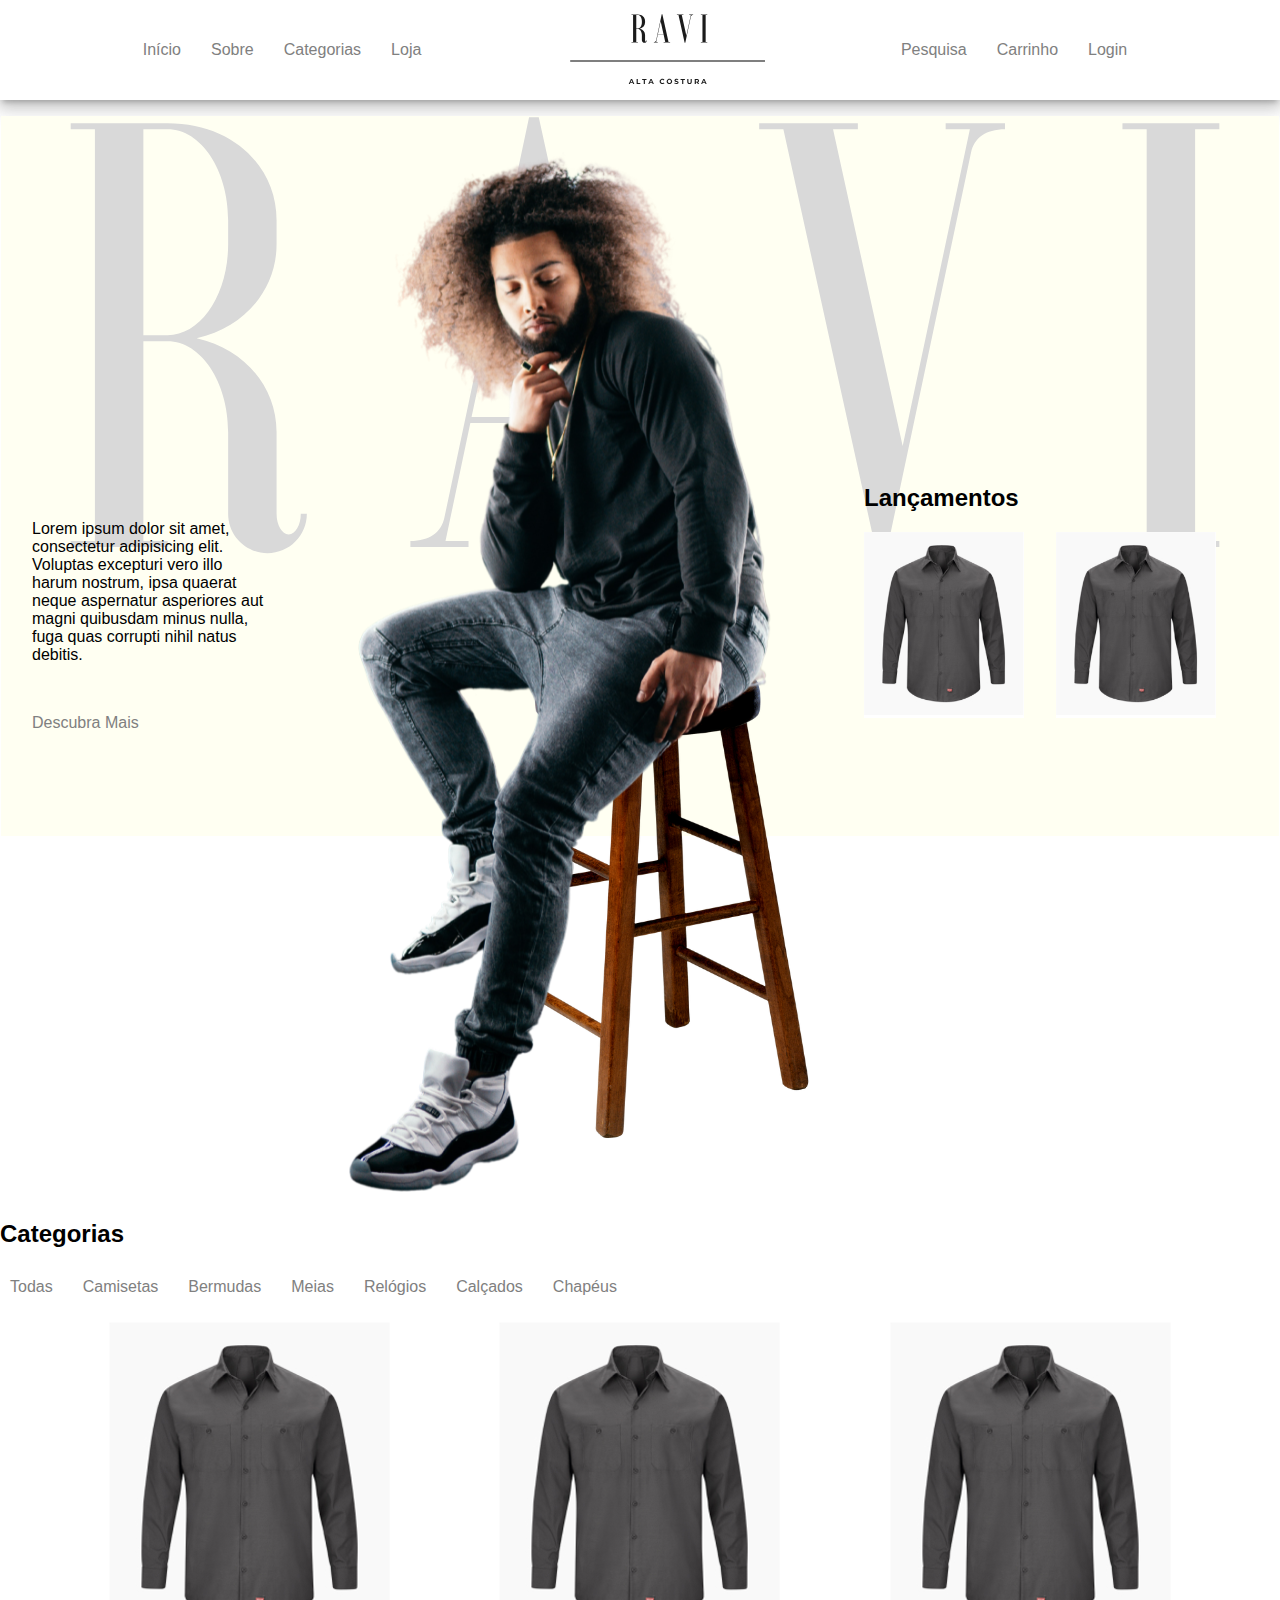
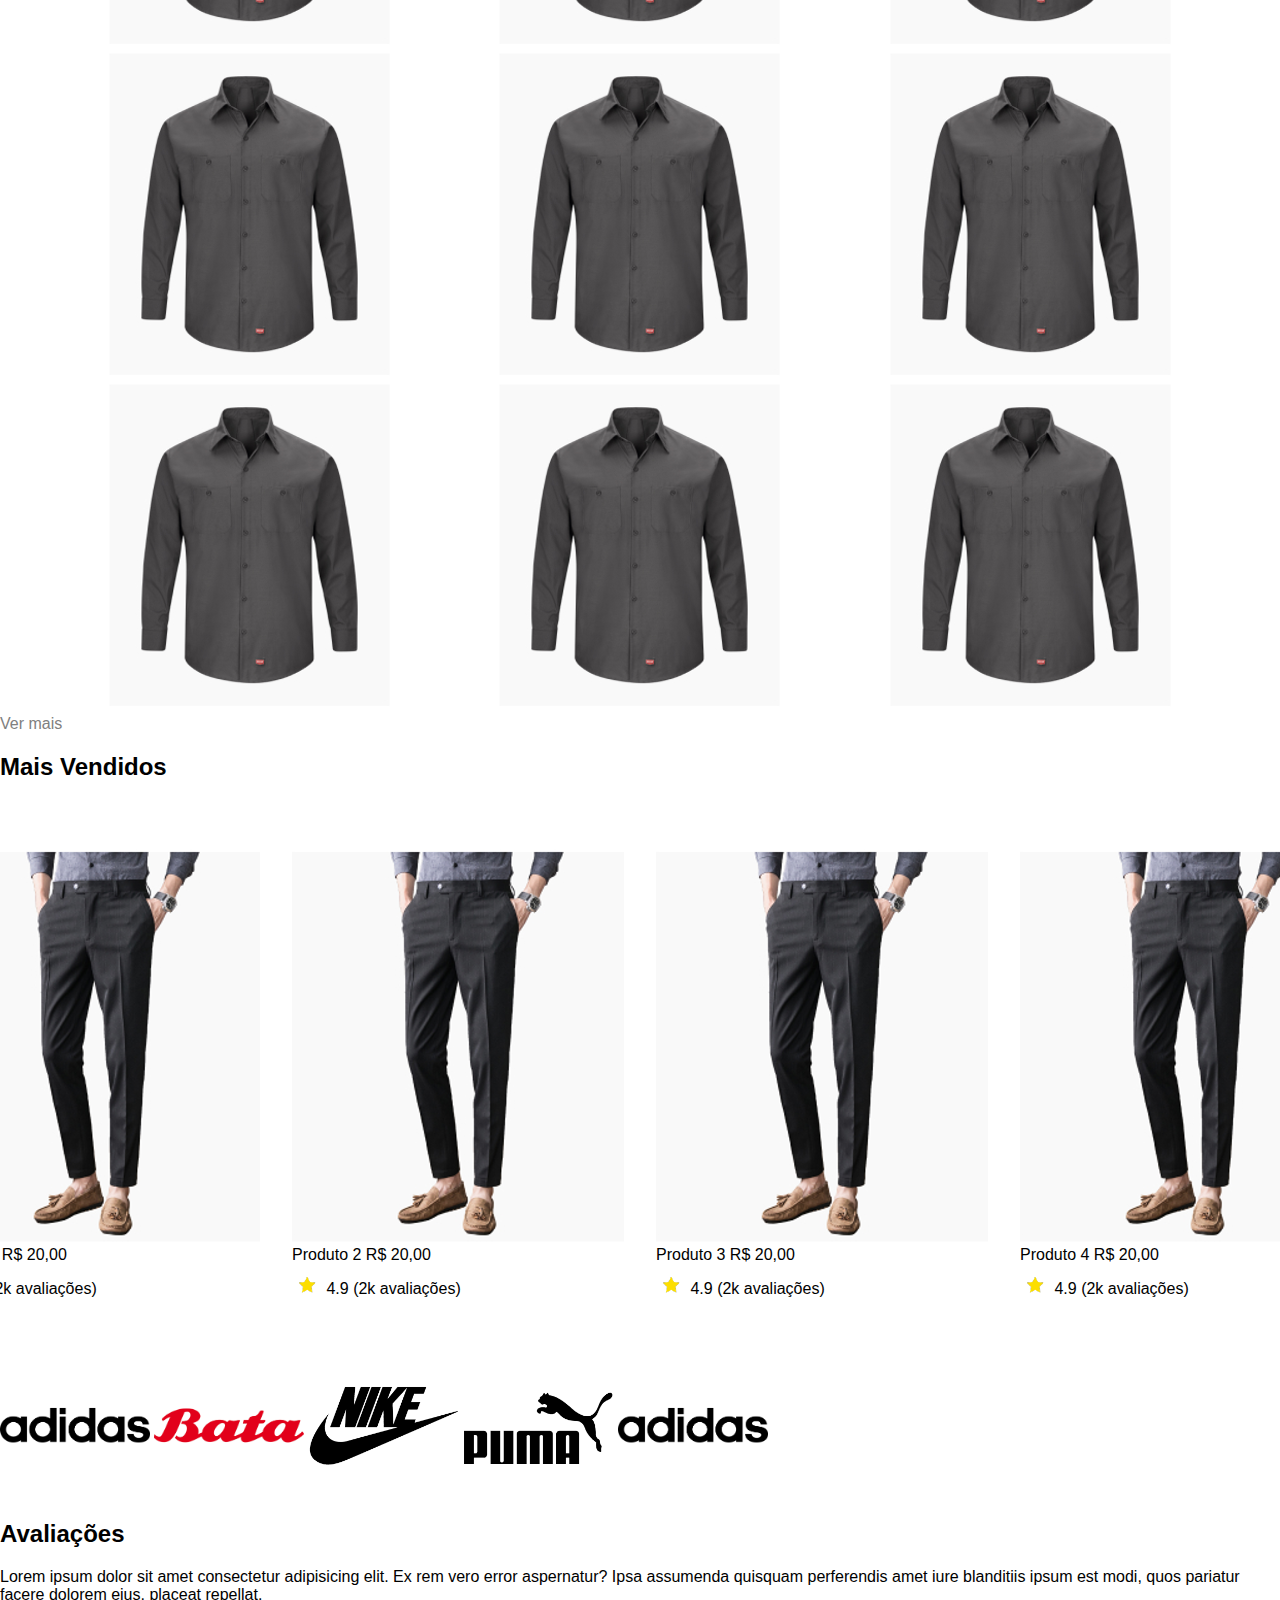
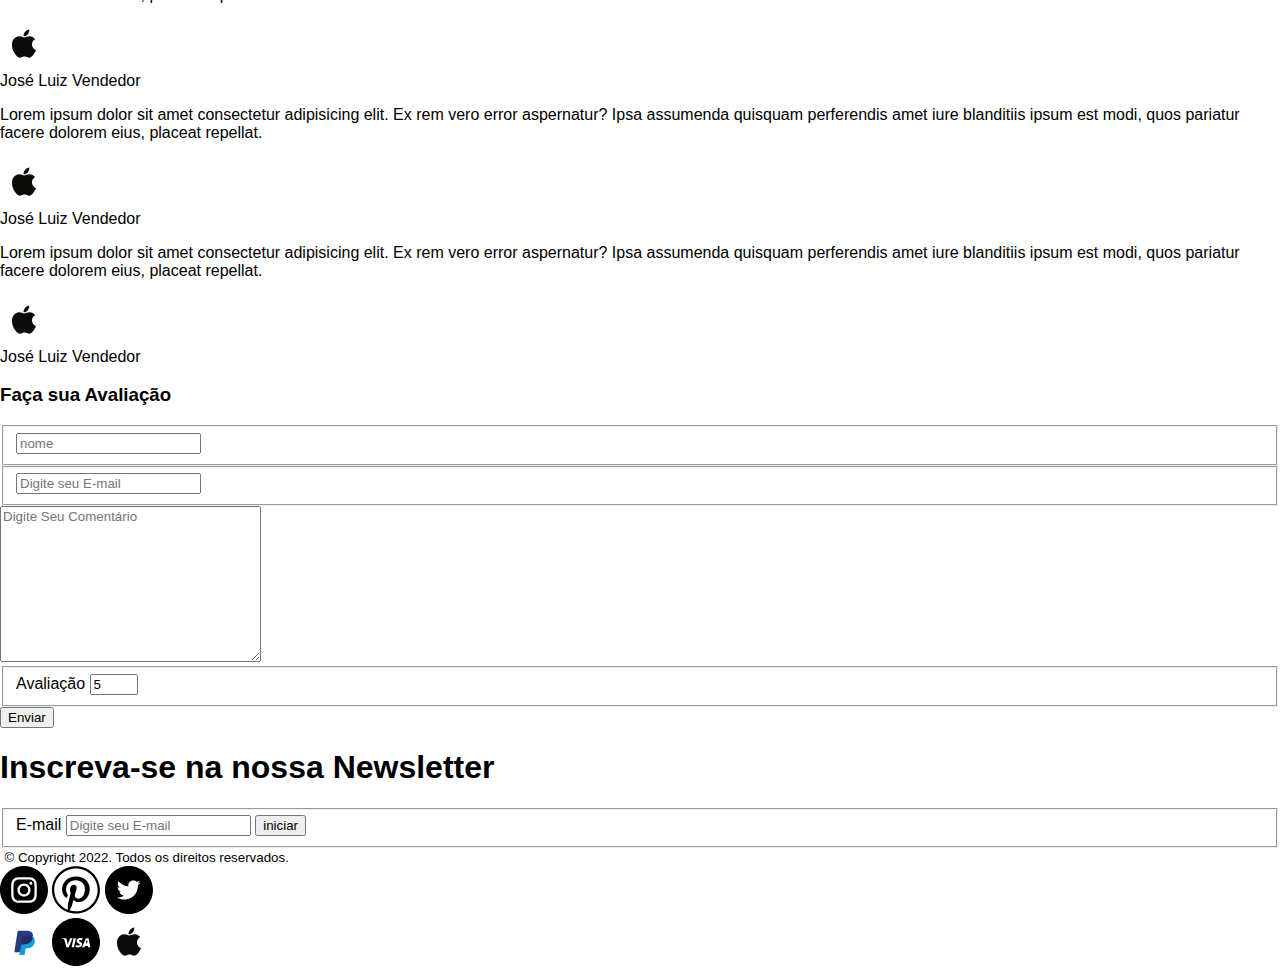
==== commit e297e48a: "Remoção section "Coleções"" ====
--- a/index.html
+++ b/index.html
@@ -55,70 +55,55 @@
       </div>
     </Section>
 
-    <section class="categorias">
+    <section>
       <header>
         <h2>Categorias</h2>
       </header>
-        <div class="categoria-menu">
-          <nav>
-            <ul>
-              <li class="active"><a href="">Tudo</a></li>
-              <li><a href="">Camiseta</a></li>
-              <li><a href="">Bermuda</a></li>
-              <li><a href="">Meias</a></li>
-              <li><a href="">Relógios</a></li>
-              <li><a href="">Sapatos</a></li>
-              <li><a href="">Bonés</a></li>
-            </ul>
-          </nav>
-        </div>
-        <div class="categorias-items">
-          <div>
-            <div><a href=""><img src="assets/images/product-1.png" alt=""></a></div>
-            <div><a href=""><img src="assets/images/product-1.png" alt=""></a></div>
-            <div><a href=""><img src="assets/images/product-1.png" alt=""></a></div>
-          </div>
-          <div>
-            <div><a href=""><img src="assets/images/product-1.png" alt=""></a></div>
-            <div><a href=""><img src="assets/images/product-1.png" alt=""></a></div>
-            <div><a href=""><img src="assets/images/product-1.png" alt=""></a></div>
-          </div>
-          <div>
-            <div><a href=""><img src="assets/images/product-1.png" alt=""></a></div>
-            <div><a href=""><img src="assets/images/product-1.png" alt=""></a></div>
-            <div><a href=""><img src="assets/images/product-1.png" alt=""></a></div>
-          </div>
-        </div>
-      <a href="#" role="button">Ver mais</a>
-    </section>
-
-    <section>
-      <div>
-        <div>
-          <img src="assets/images/Call to Action Ecommerce 2.png" alt="">
-          <div>
-            <h2>Coleção feminina</h2>
-            <p>Lorem ipsum dolor sit amet consectetur adipisicing elit. Ipsa magni blanditiis id accusantium! Quibusdam quidem eum expedita dolores impedit! Tenetur distinctio iure beatae nulla. Ad est architecto esse eligendi aut?</p>
-            <a href="#" role="button">Compre Agora</a>
-          </div>
-        </div>
-        <div>
-          <img src="assets/images/Call to Action Ecommerce 2.png" alt="">
-          <div>
-            <h2>Coleção feminina</h2>
-            <p>Lorem ipsum dolor sit amet consectetur adipisicing elit. Ipsa magni blanditiis id accusantium! Quibusdam quidem eum expedita dolores impedit! Tenetur distinctio iure beatae nulla. Ad est architecto esse eligendi aut?</p>
-            <a href="#" role="button">Compre Agora</a>
-          </div>
-        </div>
-      </div>
-    </section>
-
-    <section>
+      <div id="categorias">
+        <nav id="menu-categorias">
+          <!-- ul>(li>a)*7 -->
+          <ul>
+            <li class="active"><a href="#">Todas</a></li>
+            <li><a href="#">Camisetas</a></li>
+            <li><a href="#">Bermudas</a></li>
+            <li><a href="#">Meias</a></li>
+            <li><a href="#">Relógios</a></li>
+            <li><a href="#">Calçados</a></li>
+            <li><a href="#">Chapéus</a></li>
+          </ul>
+        </nav>
+        <div id="categorias--produto-lista">
+          <!-- (div>(div>a>img)*3)*3 -->
+          <!-- Para mesclar duas "células" basta remover uma das div's -->
+          <div>
+            <div><a href=""><img src="./assets/images/product-1.png" alt="produto"></a></div>
+            <div><a href=""><img src="./assets/images/product-1.png" alt="produto"></a></div>
+            <div><a href=""><img src="./assets/images/product-1.png" alt="produto"></a></div>
+          </div>
+          <div>
+            <div><a href=""><img src="./assets/images/product-1.png" alt="produto"></a></div>
+            <div><a href=""><img src="./assets/images/product-1.png" alt="produto"></a></div>
+            <div><a href=""><img src="./assets/images/product-1.png" alt="produto"></a></div>
+          </div>
+          <div>
+            <div><a href=""><img src="./assets/images/product-1.png" alt="produto"></a></div>
+            <div><a href=""><img src="./assets/images/product-1.png" alt="produto"></a></div>
+            <div><a href=""><img src="./assets/images/product-1.png" alt="produto"></a></div>
+          </div>
+        </div>
+      </div>
+        <!-- 
+          Role adicionada para indicar para o navegador que o link 'a' é um botão 
+        -->
+        <a href="#" role="button">Ver mais</a>
+    </section>
+
+    <section class="mais-vendidos">
       <header>
         <h2>Mais Vendidos</h2>
       </header>
-      <div>
-        <div>
+      <div class="mais-vendidos-items">
+        <div class="mais-vendidos-items-boxes">
           <div>
             <img src="assets/images/product-2.png" alt="">
           </div>
@@ -133,7 +118,7 @@
             </div>
           </div>
         </div>
-        <div>
+        <div class="mais-vendidos-items-boxes">
           <div>
             <img src="assets/images/product-2.png" alt="">
           </div>
@@ -148,7 +133,7 @@
             </div>
           </div>
         </div>
-        <div>
+        <div class="mais-vendidos-items-boxes">
           <div>
             <img src="assets/images/product-2.png" alt="">
           </div>
@@ -163,7 +148,7 @@
             </div>
           </div>
         </div>
-        <div>
+        <div class="mais-vendidos-items-boxes">
           <div>
             <img src="assets/images/product-2.png" alt="">
           </div>
--- a/assets/styles/style.css
+++ b/assets/styles/style.css
@@ -88,17 +88,47 @@
           padding-right: 2rem;
           width: 15vmax;
      }
-
+     
      /* ============ CTA End ============ */ 
 
      /* ============ Categorias Start ============ */
 
-     .categorias {
+     #categorias--produto-lista {
+          flex-direction: column;
+          display: flex;
+          flex-wrap: wrap;
+        }
+     
+        
+     #categorias--produto-lista>div {
+          display: flex;
+          flex-direction: row;
+          flex-wrap: wrap;
+          justify-content: space-evenly;
+        }
+
+
+     .mais-vendidos {
           display: flex;
           flex-direction: column;
-          
+     }
+
+     .mais-vendidos-items {
+          display: flex;
+          flex-direction: row;
+          justify-content: center;
+          padding: 2rem;
+     }
+
+     .mais-vendidos-items-boxes {
+          display: flex;
+          flex-direction: column;
+          padding: 1rem;
      }
 
 
+
+     
+
 /* Footer Changes
      ========================================================================== */ 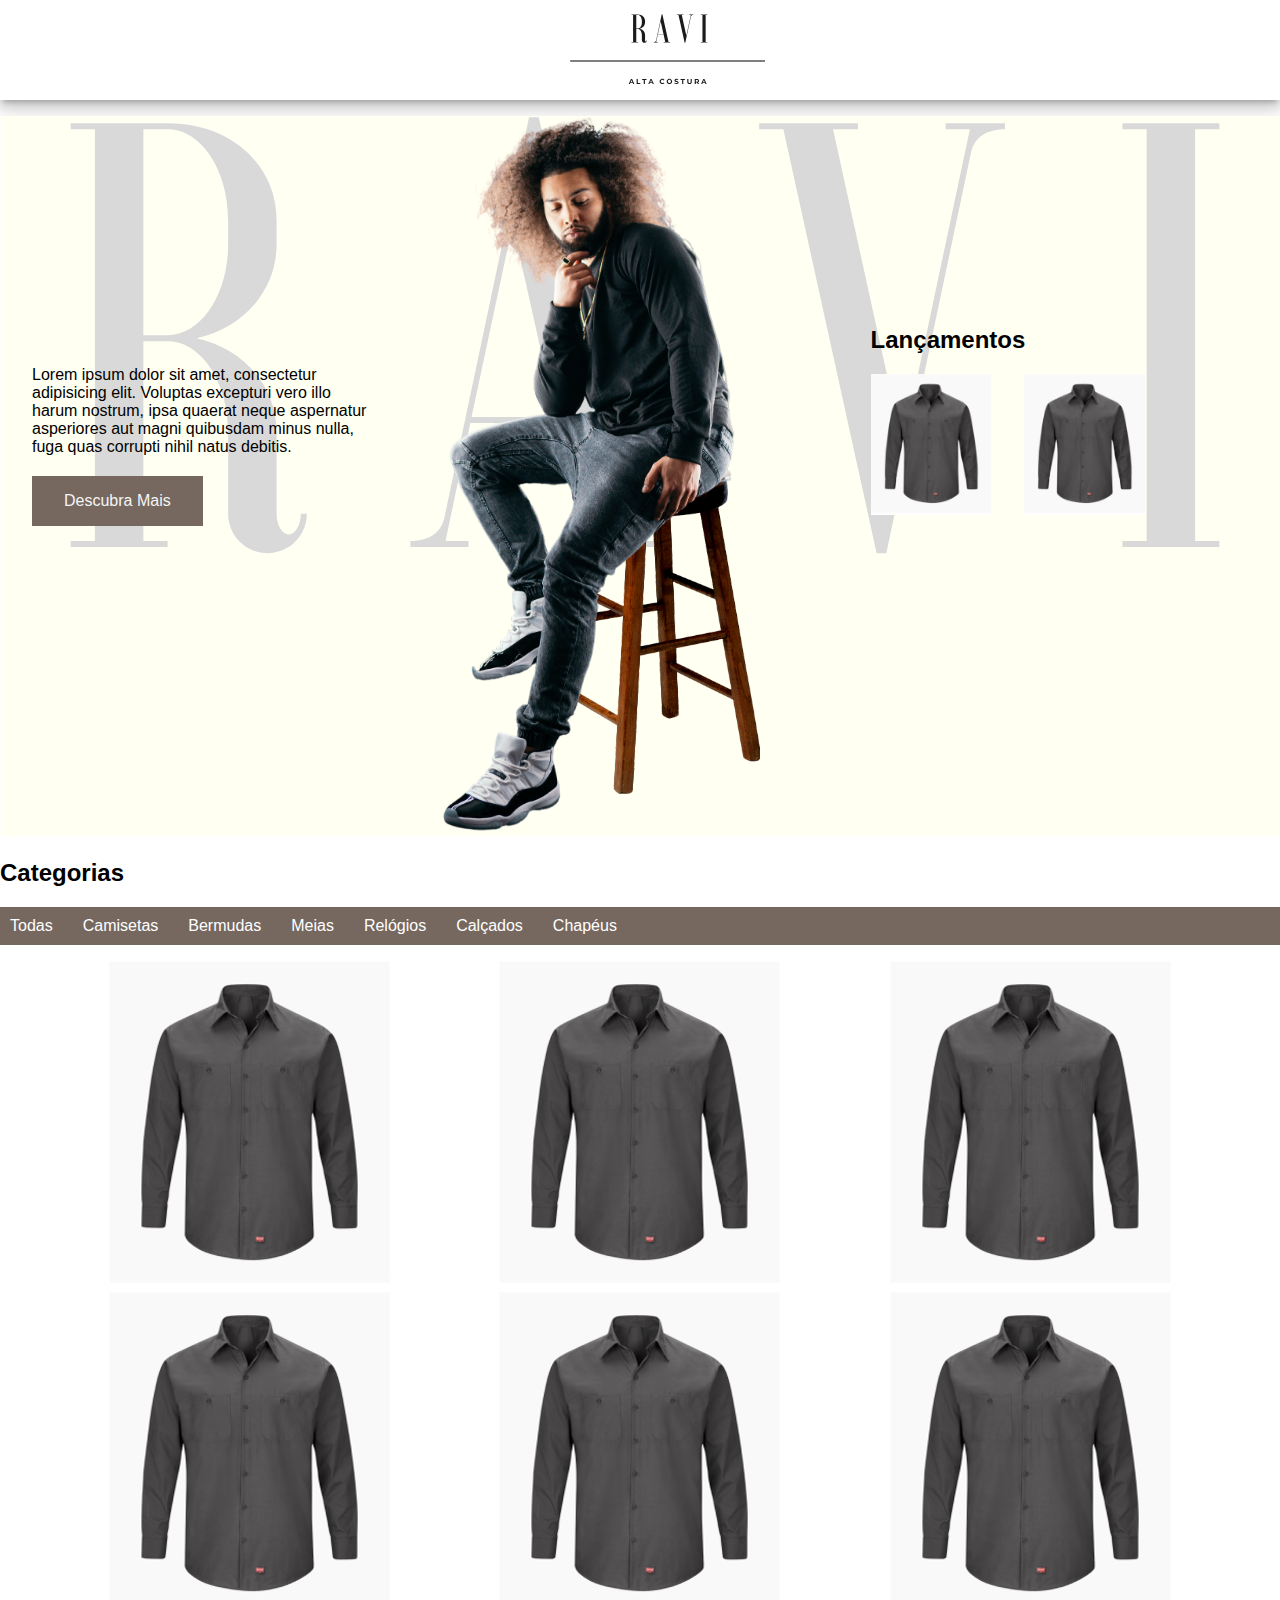
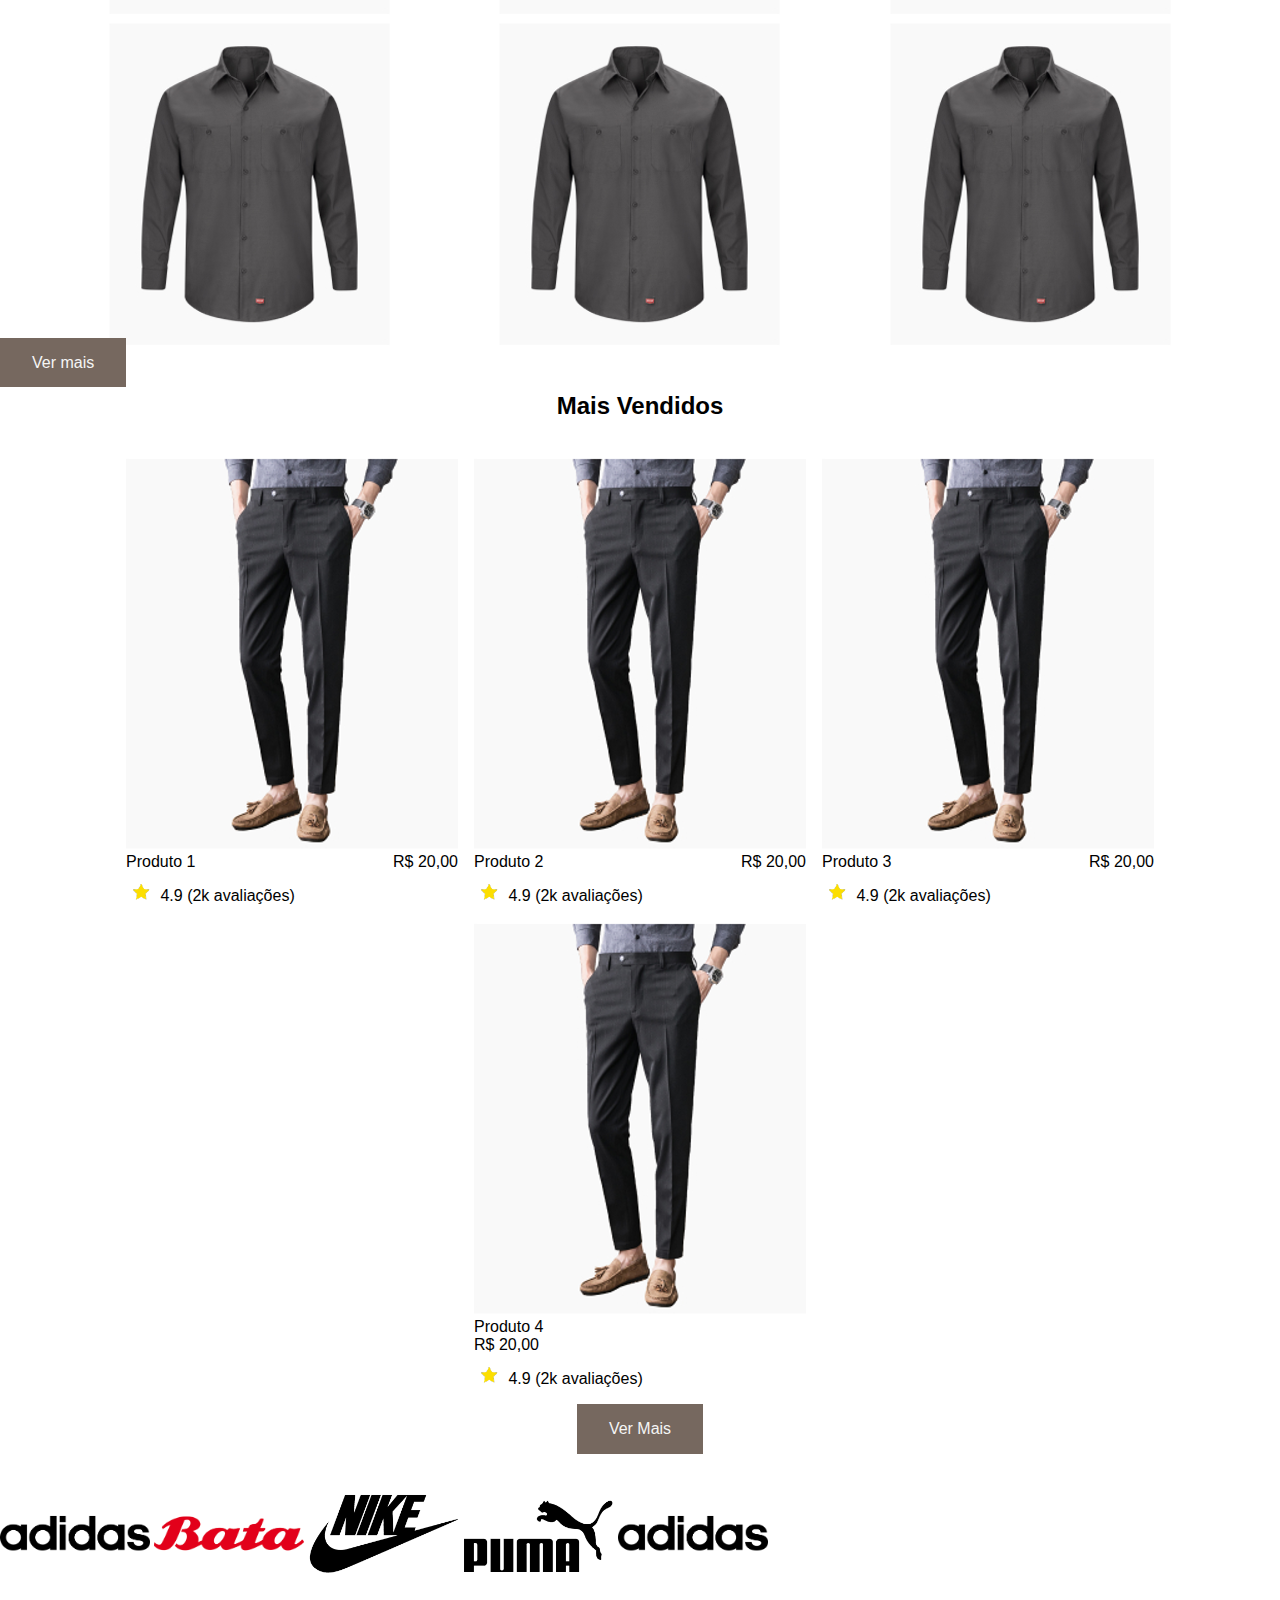
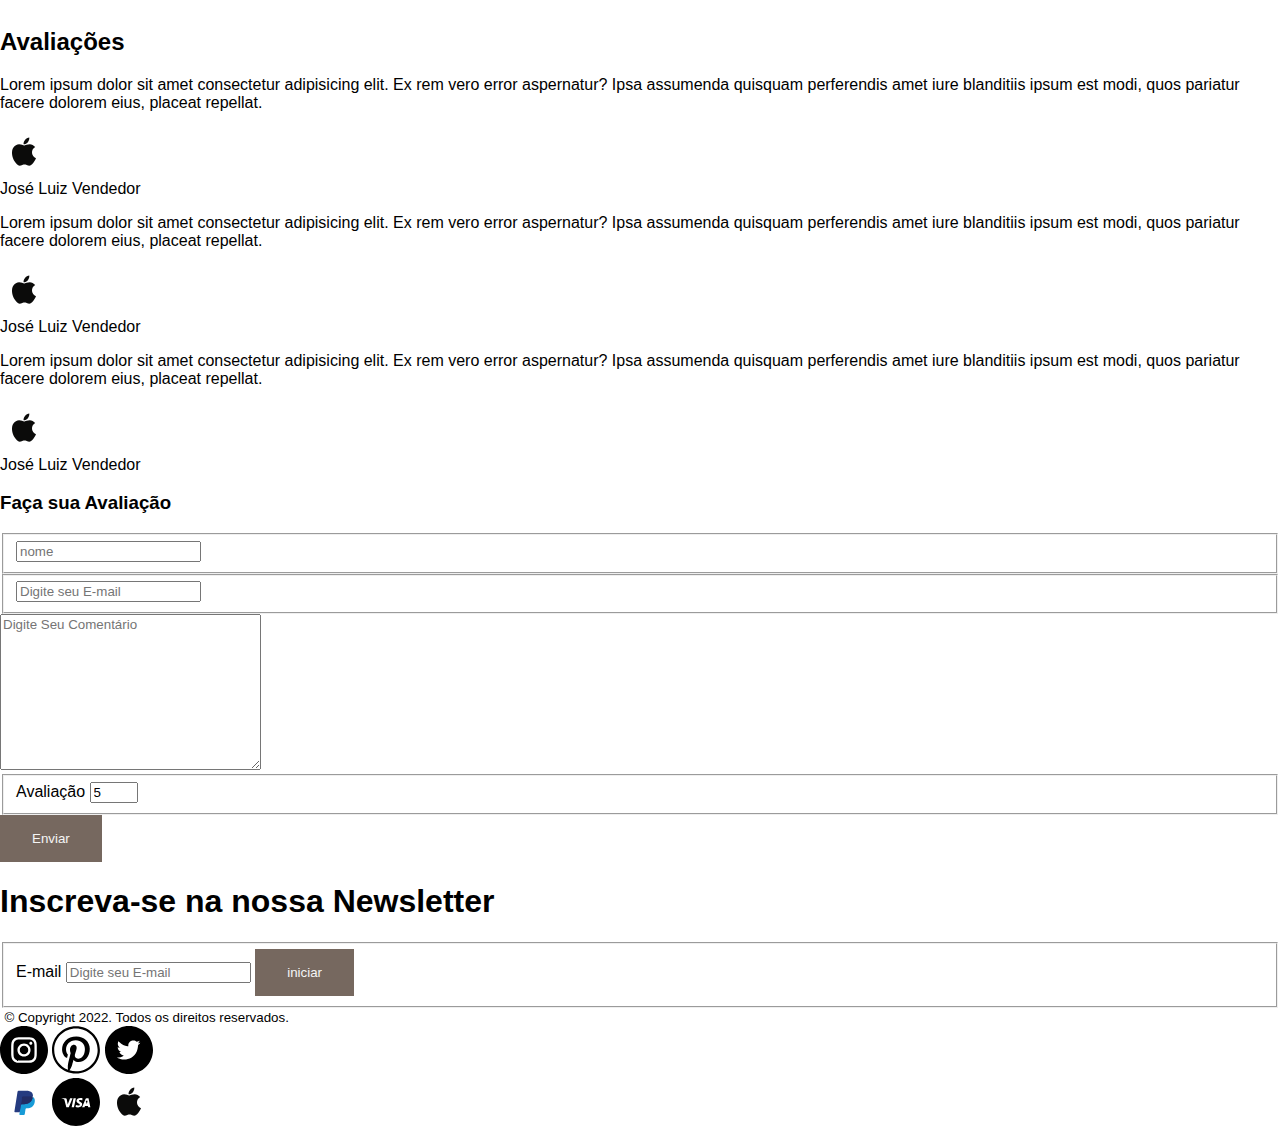
==== commit 339a45fc: "." ====
--- a/index.html
+++ b/index.html
@@ -42,7 +42,7 @@
         <a href="" role="button">Descubra Mais</a>
       </div>
       <div class="cta-imagem">
-        <img src="assets/images/Call to Action Ecommerce 2.png" alt="Imagem homem sentado">
+        <img src="assets/images/Call to Action Ecommerce 2.svg" alt="Imagem homem sentado">
       </div>
       <div class="cta-novidades">
         <h2>Lançamentos</h2>
@@ -108,7 +108,7 @@
             <img src="assets/images/product-2.png" alt="">
           </div>
           <div>
-            <div>
+            <div class="mais-vendidos-tagprice">
               <span>Produto 1</span>
               <span>R$ 20,00</span>
             </div>
@@ -123,7 +123,7 @@
             <img src="assets/images/product-2.png" alt="">
           </div>
           <div>
-            <div>
+            <div class="mais-vendidos-tagprice">
               <span>Produto 2</span>
               <span>R$ 20,00</span>
             </div>
@@ -138,7 +138,7 @@
             <img src="assets/images/product-2.png" alt="">
           </div>
           <div>
-            <div>
+            <div class="mais-vendidos-tagprice">
               <span>Produto 3</span>
               <span>R$ 20,00</span>
             </div>
@@ -154,19 +154,20 @@
           </div>
           <div>
             <div>
-              <span>Produto 4</span>
-              <span>R$ 20,00</span>
-            </div>
-            <div>
-              <img src="assets/images/Estrela.svg" alt="">
-              <span>4.9 (2k avaliações)</span>
-            </div>
-          </div>
-        </div>
-      </div>
-    </section>
-
-    <section>
+              <span class="mais-vendidos-tagprice">Produto 4</span>
+              <span>R$ 20,00</span>
+            </div>
+            <div>
+              <img src="assets/images/Estrela.svg" alt="">
+              <span>4.9 (2k avaliações)</span>
+            </div>
+          </div>
+        </div>
+      </div>
+      <a href="#" role="button">Ver Mais</a>
+    </section>
+
+    <section class="Marcas">
       <a href="#"><img src="assets/images/Adidas.svg" alt=""></a>
       <a href="#"><img src="assets/images/Bata.svg" alt=""></a>
       <a href="#"><img src="assets/images/Nike.svg" alt=""></a>
--- a/assets/styles/style.css
+++ b/assets/styles/style.css
@@ -4,7 +4,18 @@
 
      body {
           background-color: white;
+
      }
+
+     a[href][role="button"],
+     button,
+     input[type="submit"] {
+          background-color: #76685F;
+          padding: 1rem 2rem;
+          /* atalho para definir padding, primeiro cima e baixo, segundo esquerda e direita*/
+          color: #F5F5F5;
+          border-style: none;
+}
 
 /* Header Changes
      ========================================================================== */  
@@ -22,7 +33,7 @@
      }
 
      a[href] {
-          color: gray;
+          color: white;
      }
 
      .cabecalho .logo{
@@ -67,7 +78,7 @@
      }
 
      .cta-texto p {
-          margin-bottom: 50px;
+          margin-bottom: 20px;
           padding-right: 2rem;
      }
 
@@ -86,9 +97,12 @@
      .cta-novidades img {
           margin-bottom: 50px;
           padding-right: 2rem;
-          width: 15vmax;
+          width: 12vmax;
      }
      
+     .cta-imagem img {
+          width: 25vmax;
+     }
      /* ============ CTA End ============ */ 
 
      /* ============ Categorias Start ============ */
@@ -107,28 +121,48 @@
           justify-content: space-evenly;
         }
 
+     #menu-categorias {
+          background-color: #76685F;
+     }
 
+     /* ============ Categorias End ============ */
+
+     /* ============ Mais Vendidos Start ============ */
      .mais-vendidos {
           display: flex;
           flex-direction: column;
+          align-items: center;
      }
 
      .mais-vendidos-items {
           display: flex;
           flex-direction: row;
           justify-content: center;
-          padding: 2rem;
+          padding: 0.5rem;
+          flex-wrap: wrap;
      }
 
      .mais-vendidos-items-boxes {
           display: flex;
           flex-direction: column;
-          padding: 1rem;
+          padding: 0.5rem;
      }
 
+     .mais-vendidos-tagprice {
+          display: flex;
+          flex-direction: row;
+          justify-content: space-between;
+     }
 
+     /* ============ Mais Vendidos End ============ */
+     
+     /* ============ Marcas Start ============ */
 
-     
+     .marcas a img{
+          padding: 50px;
+     }
+
+     /* ============ Marcas End ============ */
 
 /* Footer Changes
      ========================================================================== */ 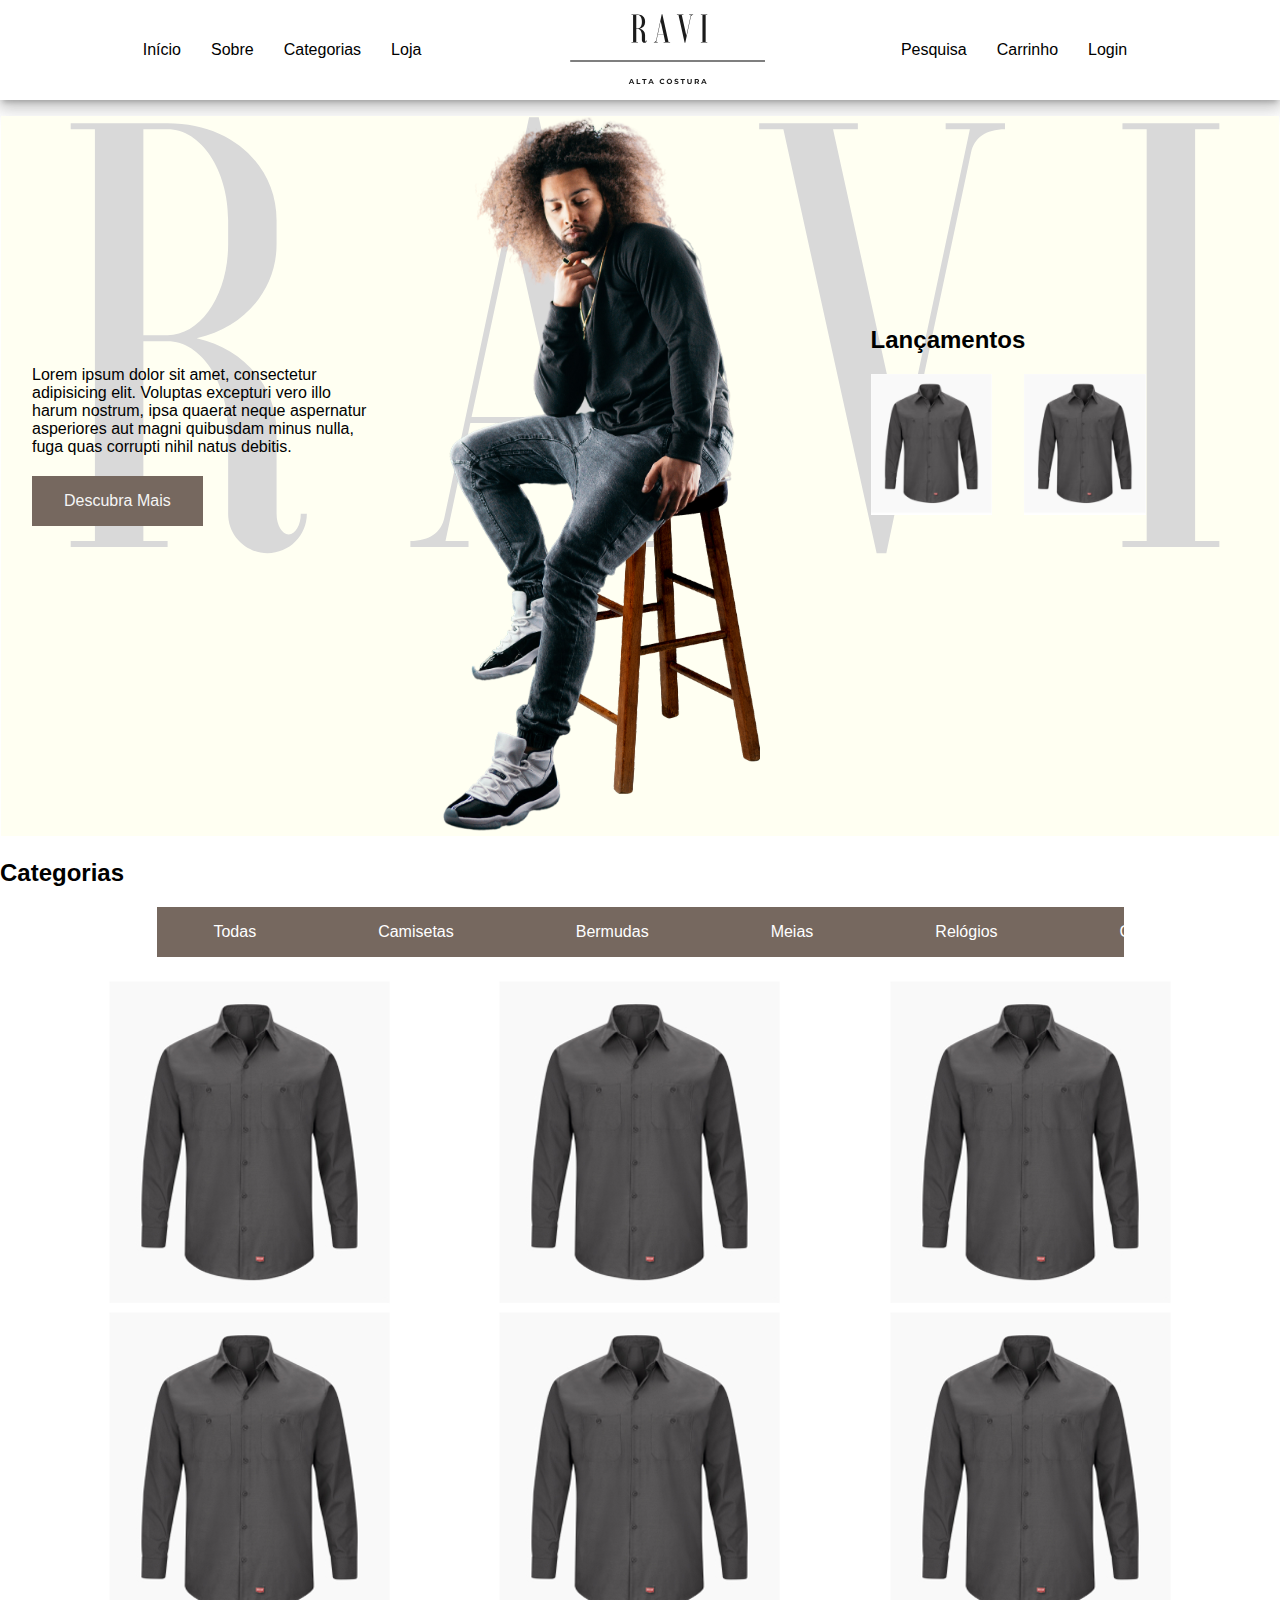
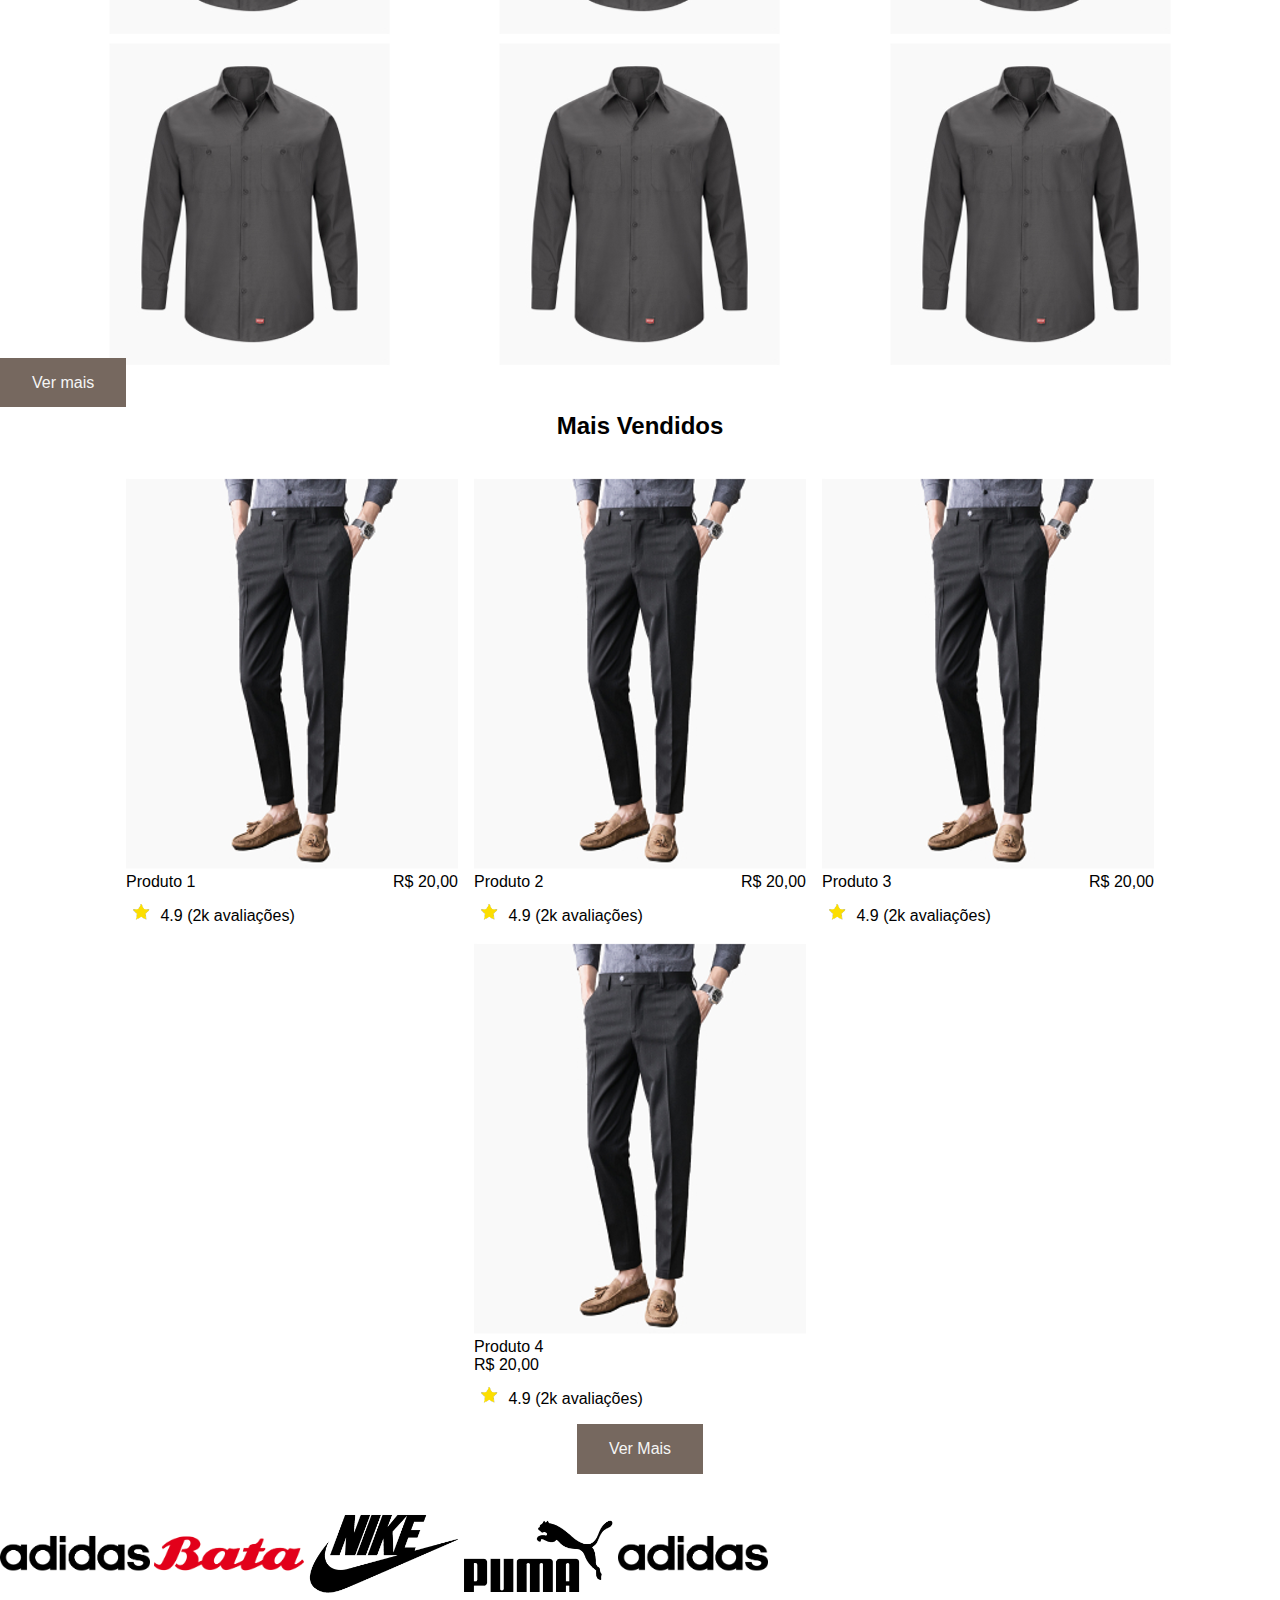
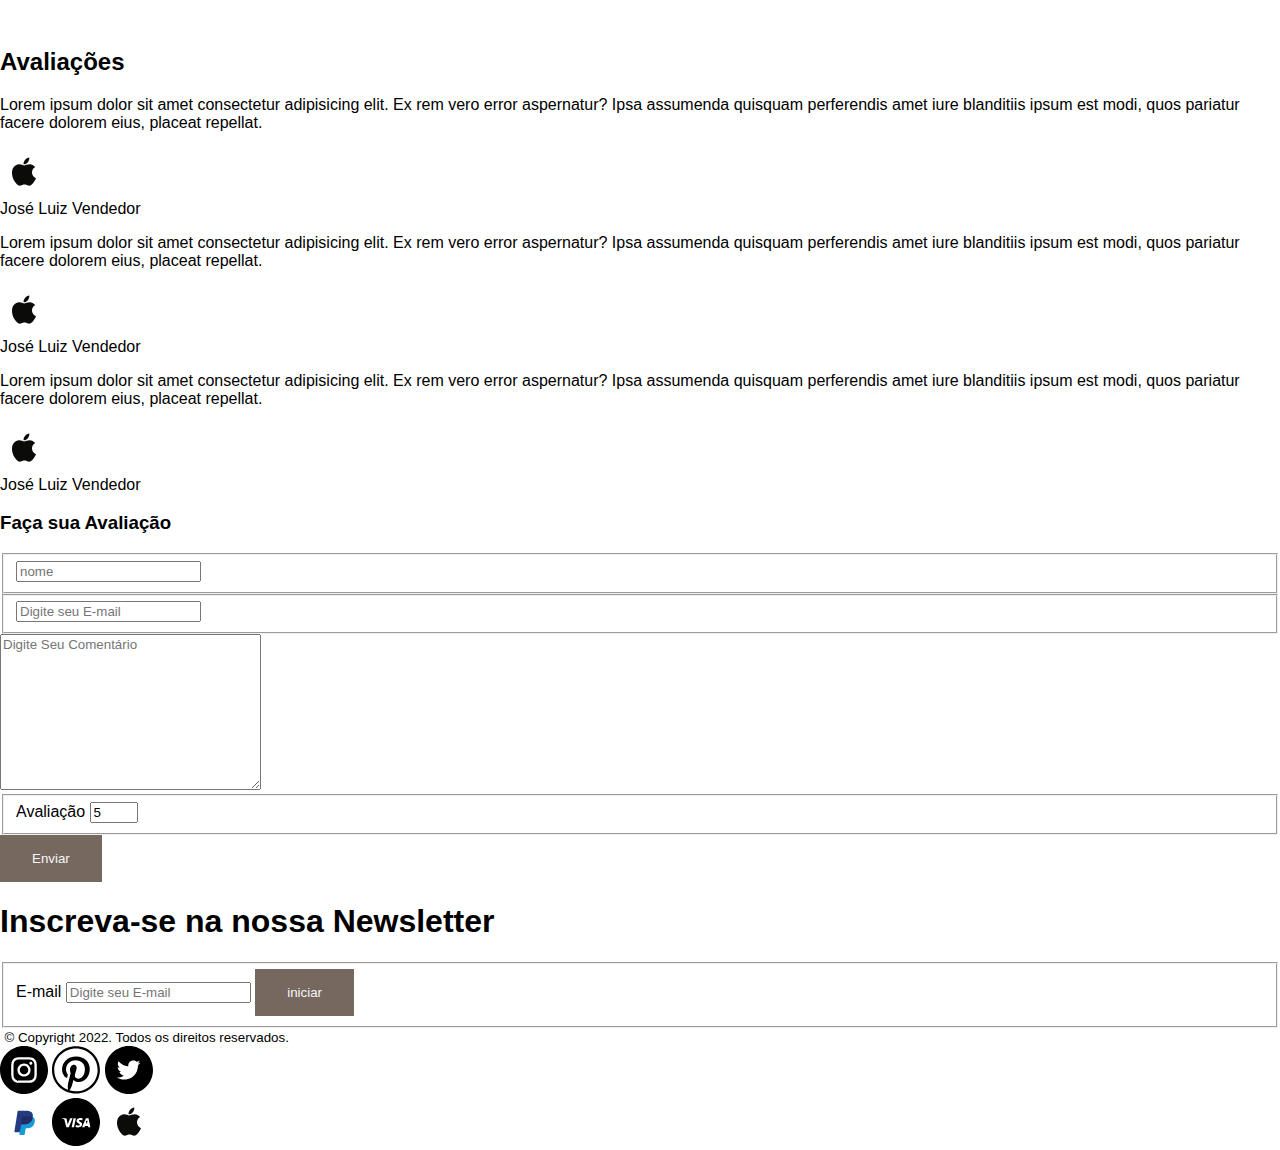
==== commit 60bfc46f: "Mudanças categorias" ====
--- a/index.html
+++ b/index.html
@@ -168,11 +168,13 @@
     </section>
 
     <section class="Marcas">
-      <a href="#"><img src="assets/images/Adidas.svg" alt=""></a>
-      <a href="#"><img src="assets/images/Bata.svg" alt=""></a>
-      <a href="#"><img src="assets/images/Nike.svg" alt=""></a>
-      <a href="#"><img src="assets/images/Puma.svg" alt=""></a>
-      <a href="#"><img src="assets/images/Adidas.svg" alt=""></a>
+        <div>
+          <a href="#"><img src="assets/images/Adidas.svg" alt=""></a>
+          <a href="#"><img src="assets/images/Bata.svg" alt=""></a>
+          <a href="#"><img src="assets/images/Nike.svg" alt=""></a>
+          <a href="#"><img src="assets/images/Puma.svg" alt=""></a>
+          <a href="#"><img src="assets/images/Adidas.svg" alt=""></a>
+        </div>
     </section>
 
     <section>
--- a/assets/styles/style.css
+++ b/assets/styles/style.css
@@ -30,6 +30,10 @@
           width: 100vmax;
           background-color: white;
           box-shadow: 0 8px 17px 2px rgb(0 0 0 / 14%), 0 3px 14px 2px rgb(0 0 0 / 12%), 0 5px 5px -3px rgb(0 0 0 / 20%);
+     }
+
+     .cabecalho a[href]{
+          color: black;
      }
 
      a[href] {
@@ -121,9 +125,22 @@
           justify-content: space-evenly;
         }
 
+
      #menu-categorias {
+          display: flex;
+          margin-left: 12.30%;
+          margin-bottom: 1.5rem;
+          width: 75.5%;
           background-color: #76685F;
+          justify-content: space-around;
      }
+
+     #menu-categorias li {
+          display: flex;
+          padding: 0 3.5rem;
+          flex-wrap: wrap;
+     }
+
 
      /* ============ Categorias End ============ */
 
@@ -158,8 +175,9 @@
      
      /* ============ Marcas Start ============ */
 
-     .marcas a img{
-          padding: 50px;
+     .marcas {
+          display: flex;
+          justify-content: center;
      }
 
      /* ============ Marcas End ============ */
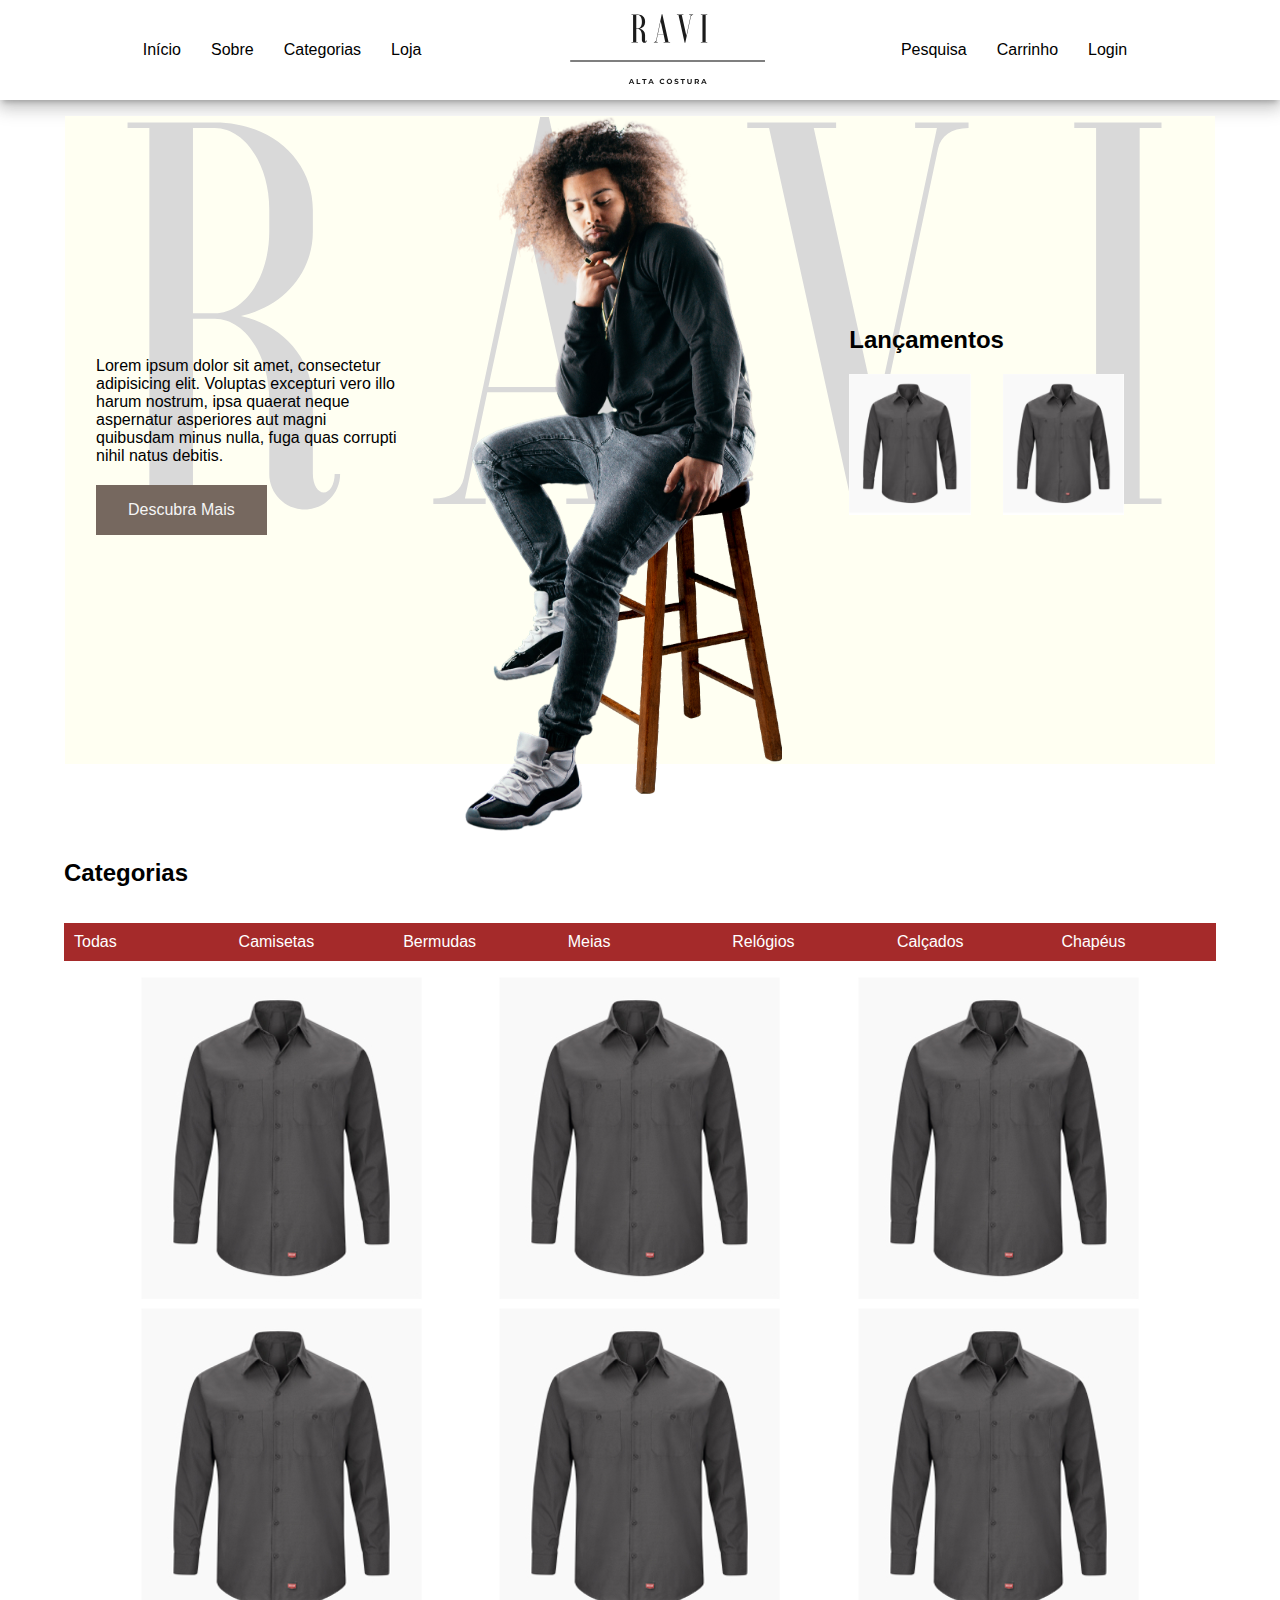
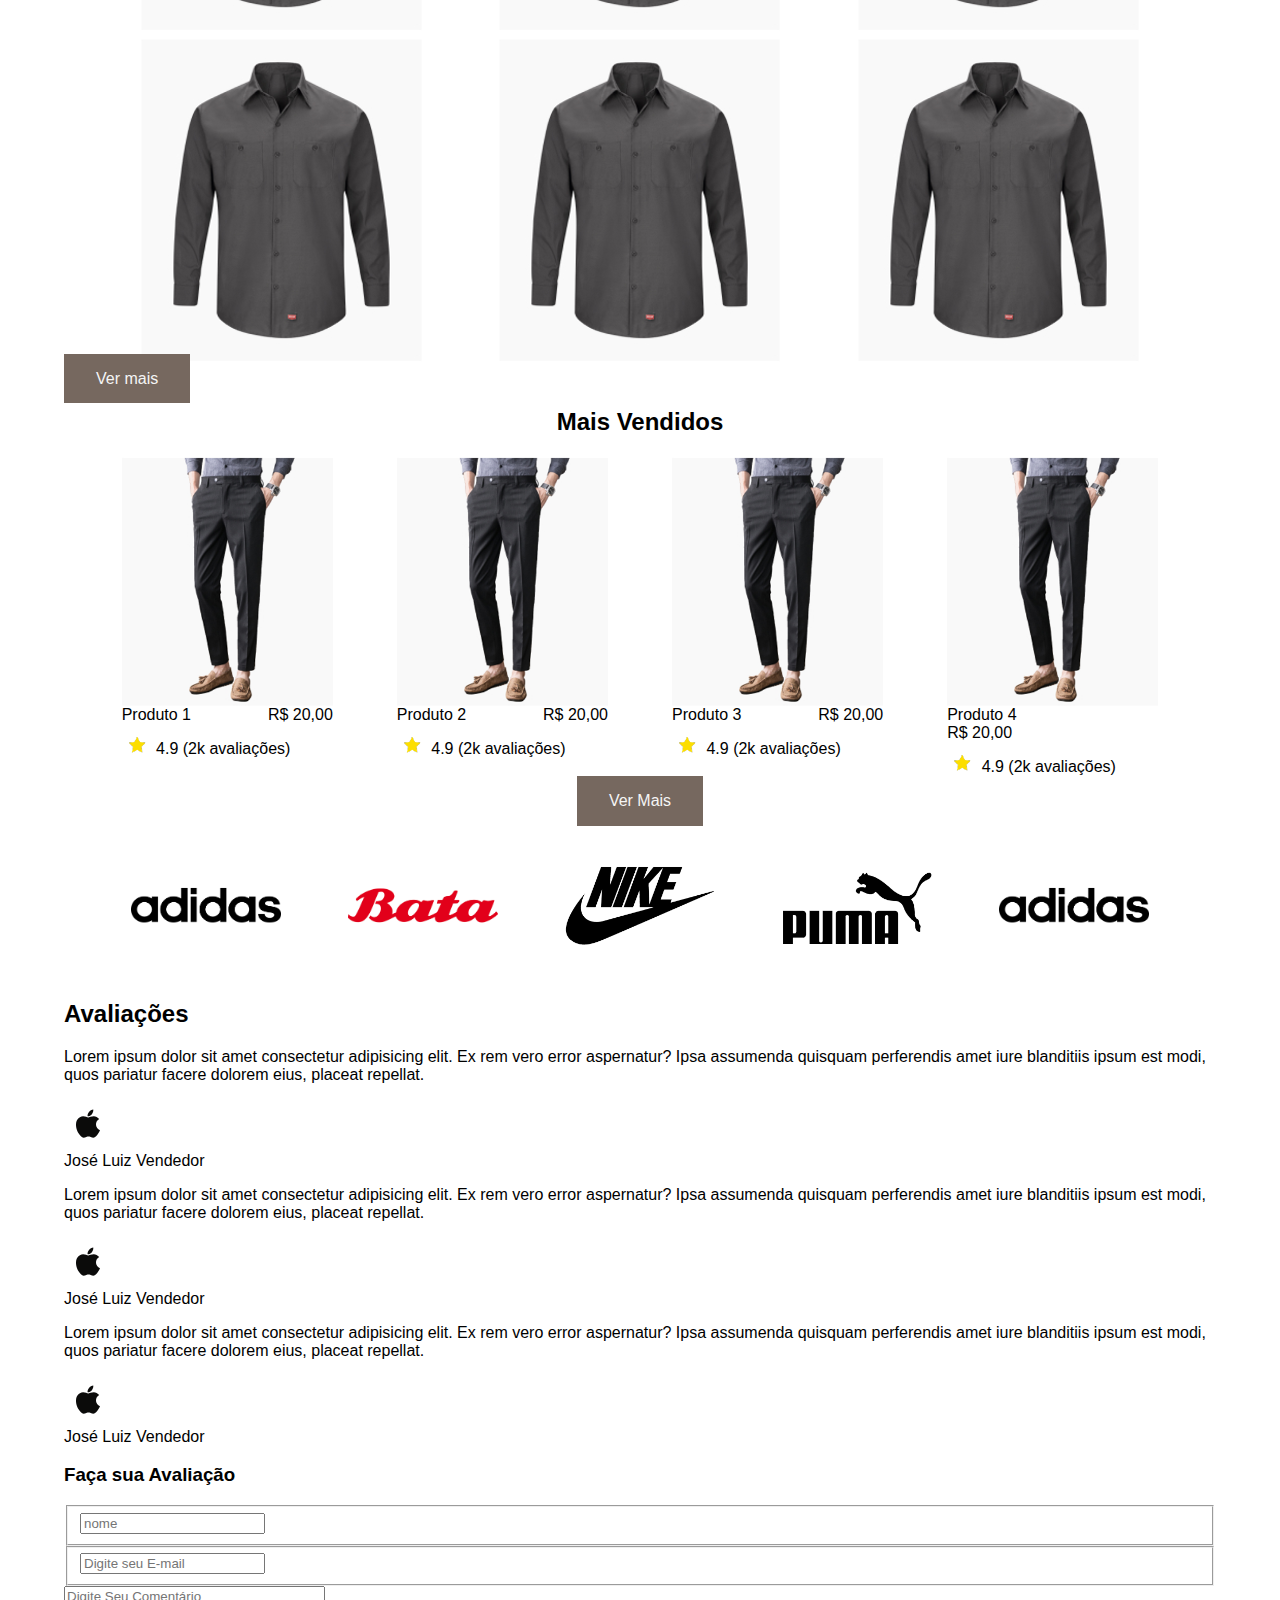
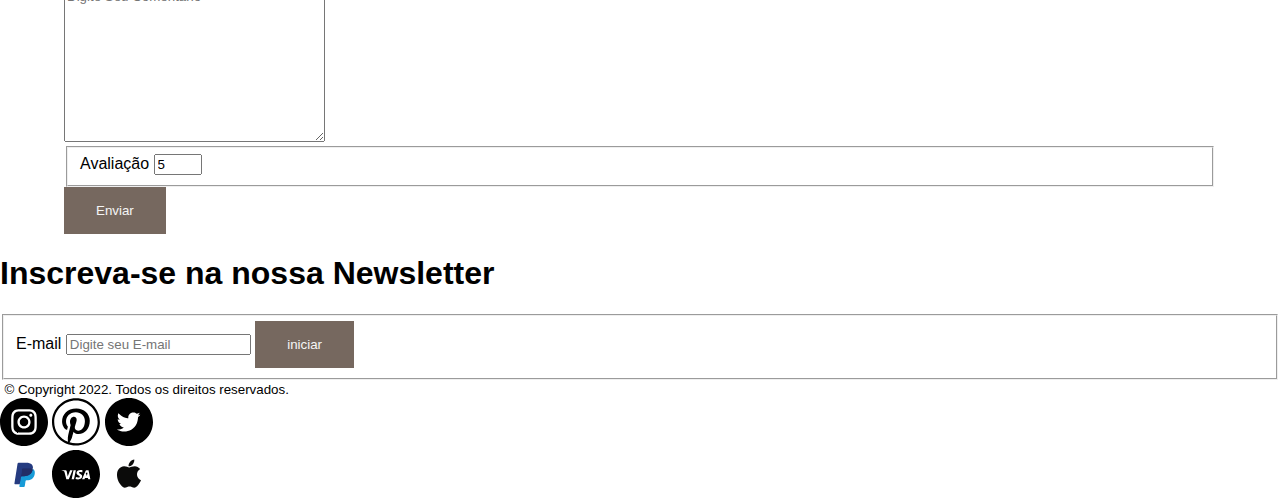
==== commit 071de3ac: "mudança total" ====
--- a/index.html
+++ b/index.html
@@ -6,34 +6,25 @@
   <meta name="viewport" content="width=device-width, initial-scale=1.0">
   <link rel="stylesheet" href="assets/styles/reset.css">
   <link rel="stylesheet" href="assets/styles/style.css">
+  <link rel="stylesheet" href="/components/header/styles.css">
   <title>Ravi - Homepage</title>
+
+  <script src="https://ajax.googleapis.com/ajax/libs/jquery/3.4.1/jquery.min.js"></script>
+
+  <script>
+
+  $(function(){
+  $('#header').load("./components/header/index.html");
+  $('#footer').load("./components/footer.html");
+  });
+
+</script>
+
 </head>
 
 <body>
-  <header class="cabecalho">
-    <div>
-      <nav>
-        <ul>
-          <li><a href="">Início</a></li>
-          <li><a href="">Sobre</a></li>
-          <li><a href="">Categorias</a></li>
-          <li><a href="">Loja</a></li>
-        </ul>
-      </nav>
-    </div>
-    <div>
-      <img src="assets/images/RAVI.svg" alt="Logo do e-commerce" class="logo">
-    </div>
-    <div>
-      <nav>
-        <ul>
-          <li><a href="">Pesquisa</a></li>
-          <li><a href="">Carrinho</a></li>
-          <li><a href="">Login</a></li>
-        </ul>
-      </nav>
-    </div>
-  </header>
+
+  <div id="header"></div>
 
   <main>
     <Section class="cta">
@@ -59,8 +50,8 @@
       <header>
         <h2>Categorias</h2>
       </header>
-      <div id="categorias">
-        <nav id="menu-categorias">
+      <div class="categorias">
+        <nav class="menu-categorias">
           <!-- ul>(li>a)*7 -->
           <ul>
             <li class="active"><a href="#">Todas</a></li>
@@ -72,7 +63,7 @@
             <li><a href="#">Chapéus</a></li>
           </ul>
         </nav>
-        <div id="categorias--produto-lista">
+        <div class="categorias--produto-lista">
           <!-- (div>(div>a>img)*3)*3 -->
           <!-- Para mesclar duas "células" basta remover uma das div's -->
           <div>
@@ -104,7 +95,7 @@
       </header>
       <div class="mais-vendidos-items">
         <div class="mais-vendidos-items-boxes">
-          <div>
+          <div class="mais-vendidos-items-boxes--imagens">
             <img src="assets/images/product-2.png" alt="">
           </div>
           <div>
@@ -119,7 +110,7 @@
           </div>
         </div>
         <div class="mais-vendidos-items-boxes">
-          <div>
+          <div class="mais-vendidos-items-boxes--imagens">
             <img src="assets/images/product-2.png" alt="">
           </div>
           <div>
@@ -134,7 +125,7 @@
           </div>
         </div>
         <div class="mais-vendidos-items-boxes">
-          <div>
+          <div class="mais-vendidos-items-boxes--imagens">
             <img src="assets/images/product-2.png" alt="">
           </div>
           <div>
@@ -149,7 +140,7 @@
           </div>
         </div>
         <div class="mais-vendidos-items-boxes">
-          <div>
+          <div class="mais-vendidos-items-boxes--imagens">
             <img src="assets/images/product-2.png" alt="">
           </div>
           <div>
@@ -167,14 +158,12 @@
       <a href="#" role="button">Ver Mais</a>
     </section>
 
-    <section class="Marcas">
-        <div>
+    <section class="marcas">
           <a href="#"><img src="assets/images/Adidas.svg" alt=""></a>
           <a href="#"><img src="assets/images/Bata.svg" alt=""></a>
           <a href="#"><img src="assets/images/Nike.svg" alt=""></a>
           <a href="#"><img src="assets/images/Puma.svg" alt=""></a>
           <a href="#"><img src="assets/images/Adidas.svg" alt=""></a>
-        </div>
     </section>
 
     <section>
@@ -236,35 +225,6 @@
     </section>
   </main>
 
-  <footer>
-    <div>
-      <h1>Inscreva-se na nossa Newsletter</h1>
-      <form>
-        <fieldset>
-          <label for="email" hide>E-mail</label>
-          <input type="email" name="email" id="email" placeholder="Digite seu E-mail">
-          <button type="submit">iniciar</button>
-        </fieldset>
-      </form>
-    </div>
-    <div>
-      <div>
-        <img src="" alt="" srcset="">
-        <small>
-          &copy; Copyright 2022. Todos os direitos reservados.
-        </small>
-      </div>
-      <div>
-        <img src="assets/images/Instagram.svg" alt="">
-        <img src="assets/images/Pinterest.svg" alt="">
-        <img src="assets/images/Twiter.svg" alt="">
-      </div>
-      <div>
-        <img src="assets/images/PAYPAL.svg" alt="">
-        <img src="assets/images/VISA.svg" alt="">
-        <img src="assets/images/APPLE PAY.svg" alt="">
-      </div>
-    </div>
-  </footer>
+  <div id="footer"></div>
 </body>
 </html>--- a/assets/styles/style.css
+++ b/assets/styles/style.css
@@ -1,58 +1,5 @@
 /* Global Changes
      ========================================================================== */
-     @import url('https://fonts.googleapis.com/css2?family=Poppins:wght@300;400&display=swap');
-
-     body {
-          background-color: white;
-
-     }
-
-     a[href][role="button"],
-     button,
-     input[type="submit"] {
-          background-color: #76685F;
-          padding: 1rem 2rem;
-          /* atalho para definir padding, primeiro cima e baixo, segundo esquerda e direita*/
-          color: #F5F5F5;
-          border-style: none;
-}
-
-/* Header Changes
-     ========================================================================== */  
-     
-     .cabecalho {
-          display:flex;
-          flex-direction: row;
-          justify-content: space-evenly;
-          align-items: center;
-          padding: .5rem;
-          margin-bottom: 1rem;
-          width: 100vmax;
-          background-color: white;
-          box-shadow: 0 8px 17px 2px rgb(0 0 0 / 14%), 0 3px 14px 2px rgb(0 0 0 / 12%), 0 5px 5px -3px rgb(0 0 0 / 20%);
-     }
-
-     .cabecalho a[href]{
-          color: black;
-     }
-
-     a[href] {
-          color: white;
-     }
-
-     .cabecalho .logo{
-          max-width: 200px;
-     }
-
-     a[href]:hover,
-     a[href]:active{
-          font-weight: bold;
-          color: #707070;
-     }
-
-     a[href]:active {
-          opacity: 0,6;
-     }
 
 /* Main Changes
      ========================================================================== */ 
@@ -105,40 +52,44 @@
      }
      
      .cta-imagem img {
-          width: 25vmax;
+          width: 25vw;
      }
      /* ============ CTA End ============ */ 
 
      /* ============ Categorias Start ============ */
 
-     #categorias--produto-lista {
+     .categorias--produto-lista {
           flex-direction: column;
           display: flex;
           flex-wrap: wrap;
         }
      
         
-     #categorias--produto-lista>div {
+     .categorias--produto-lista>div {
           display: flex;
           flex-direction: row;
           flex-wrap: wrap;
           justify-content: space-evenly;
         }
+     
+     .categorias {
 
-
-     #menu-categorias {
-          display: flex;
-          margin-left: 12.30%;
-          margin-bottom: 1.5rem;
-          width: 75.5%;
-          background-color: #76685F;
-          justify-content: space-around;
      }
 
-     #menu-categorias li {
+     .menu-categorias {
           display: flex;
-          padding: 0 3.5rem;
+          justify-content: center;
+     }
+
+     .menu-categorias ul{
+          width: 100%;
+          background-color: brown;
           flex-wrap: wrap;
+
+     }
+     .menu-categorias li {
+          display: flex;
+          flex: 1;
      }
 
 
@@ -155,14 +106,22 @@
           display: flex;
           flex-direction: row;
           justify-content: center;
-          padding: 0.5rem;
           flex-wrap: wrap;
+          column-gap: 4rem;
      }
 
      .mais-vendidos-items-boxes {
           display: flex;
           flex-direction: column;
-          padding: 0.5rem;
+     }
+
+     .mais-vendidos-items-boxes--imagens {
+          height: 250px;
+     }
+
+     .mais-vendidos-items-boxes--imagens img {
+          width: auto;
+          height: 100%;
      }
 
      .mais-vendidos-tagprice {
@@ -177,7 +136,7 @@
 
      .marcas {
           display: flex;
-          justify-content: center;
+          justify-content: space-evenly;
      }
 
      /* ============ Marcas End ============ */
--- a/components/header/styles.css
+++ b/components/header/styles.css
@@ -0,0 +1,35 @@
+/* Header Changes
+     ========================================================================== */  
+
+     .cabecalho {
+        display:flex;
+        flex-direction: row;
+        justify-content: space-evenly;
+        align-items: center;
+        padding: .5rem;
+        margin-bottom: 1rem;
+        background-color: white;
+        box-shadow: 0 8px 17px 2px rgb(0 0 0 / 14%), 0 3px 14px 2px rgb(0 0 0 / 12%), 0 5px 5px -3px rgb(0 0 0 / 20%);
+    }
+
+   .cabecalho a[href]{
+        color: black;
+   }
+
+   a[href] {
+        color: white;
+   }
+
+   .cabecalho .logo{
+        max-width: 200px;
+   }
+
+   a[href]:hover,
+   a[href]:active{
+        font-weight: bold;
+        color: #707070;
+   }
+
+   a[href]:active {
+        opacity: 0,6;
+   }
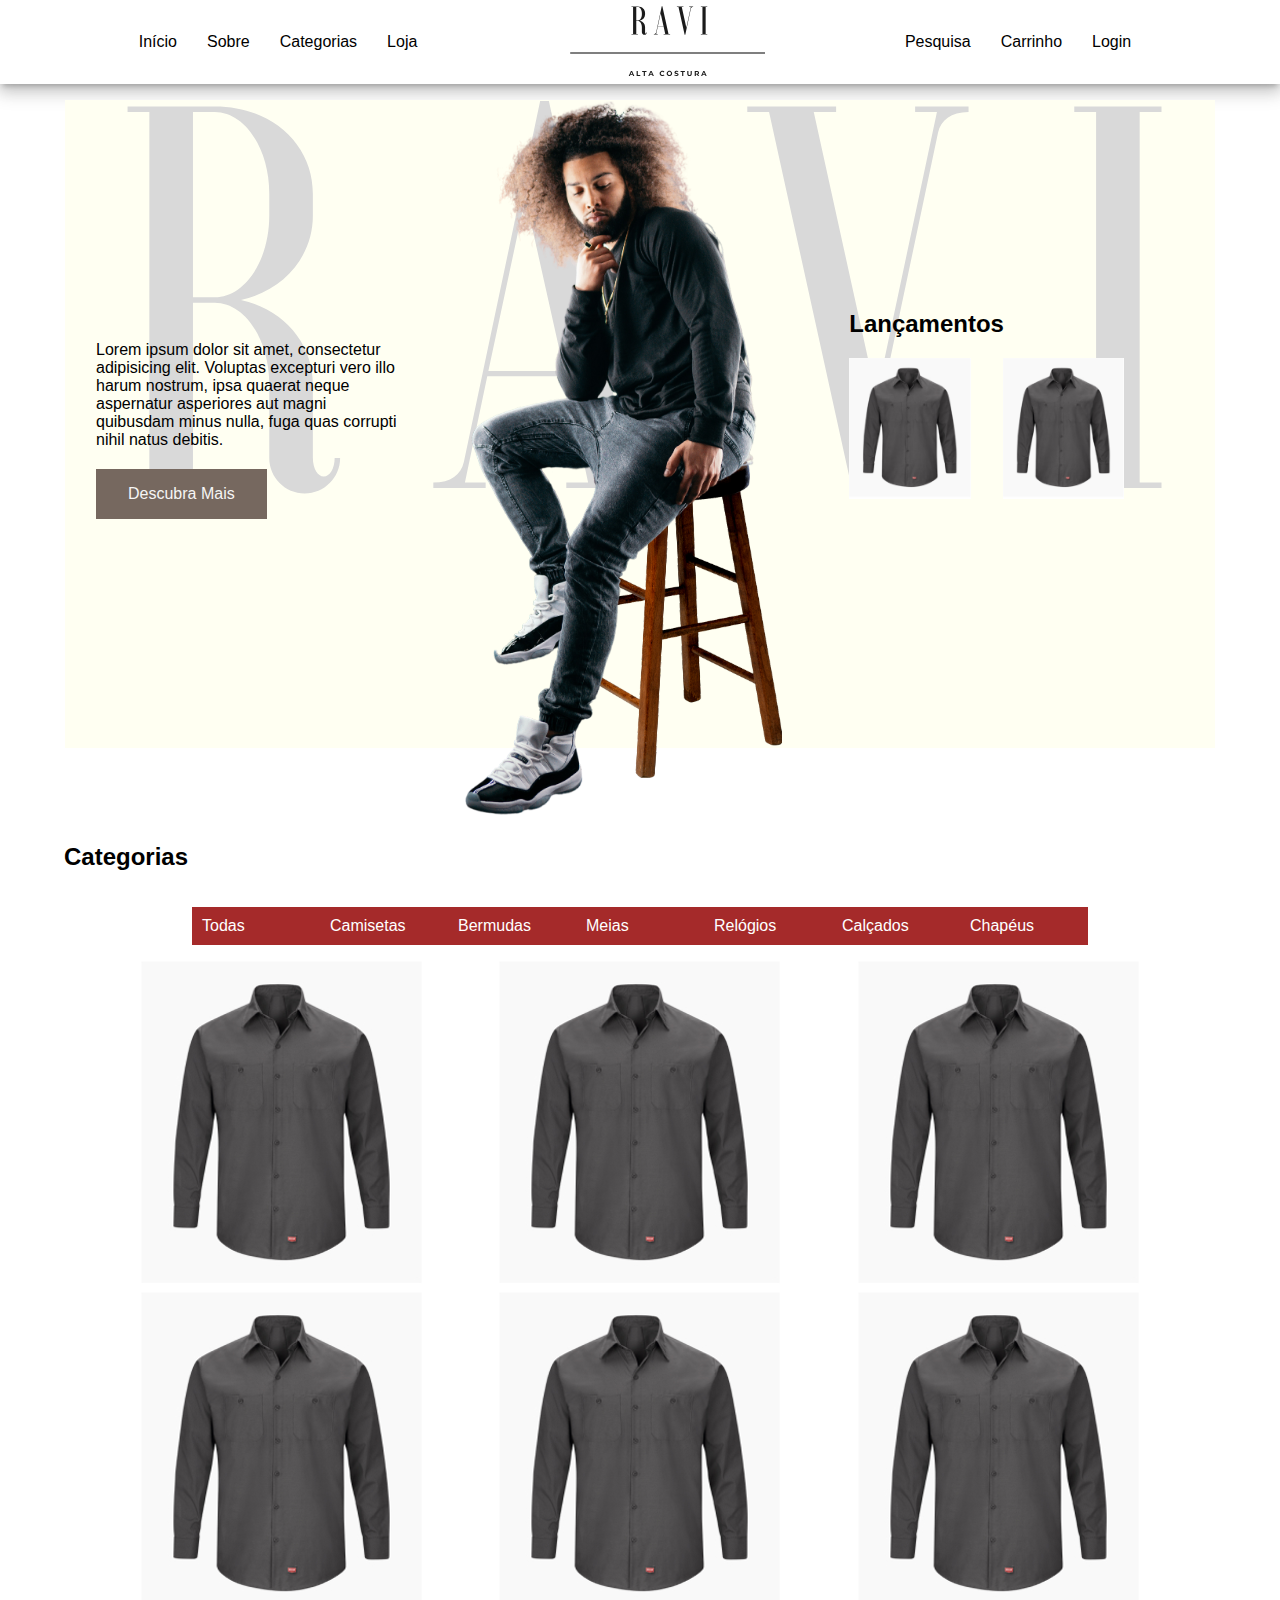
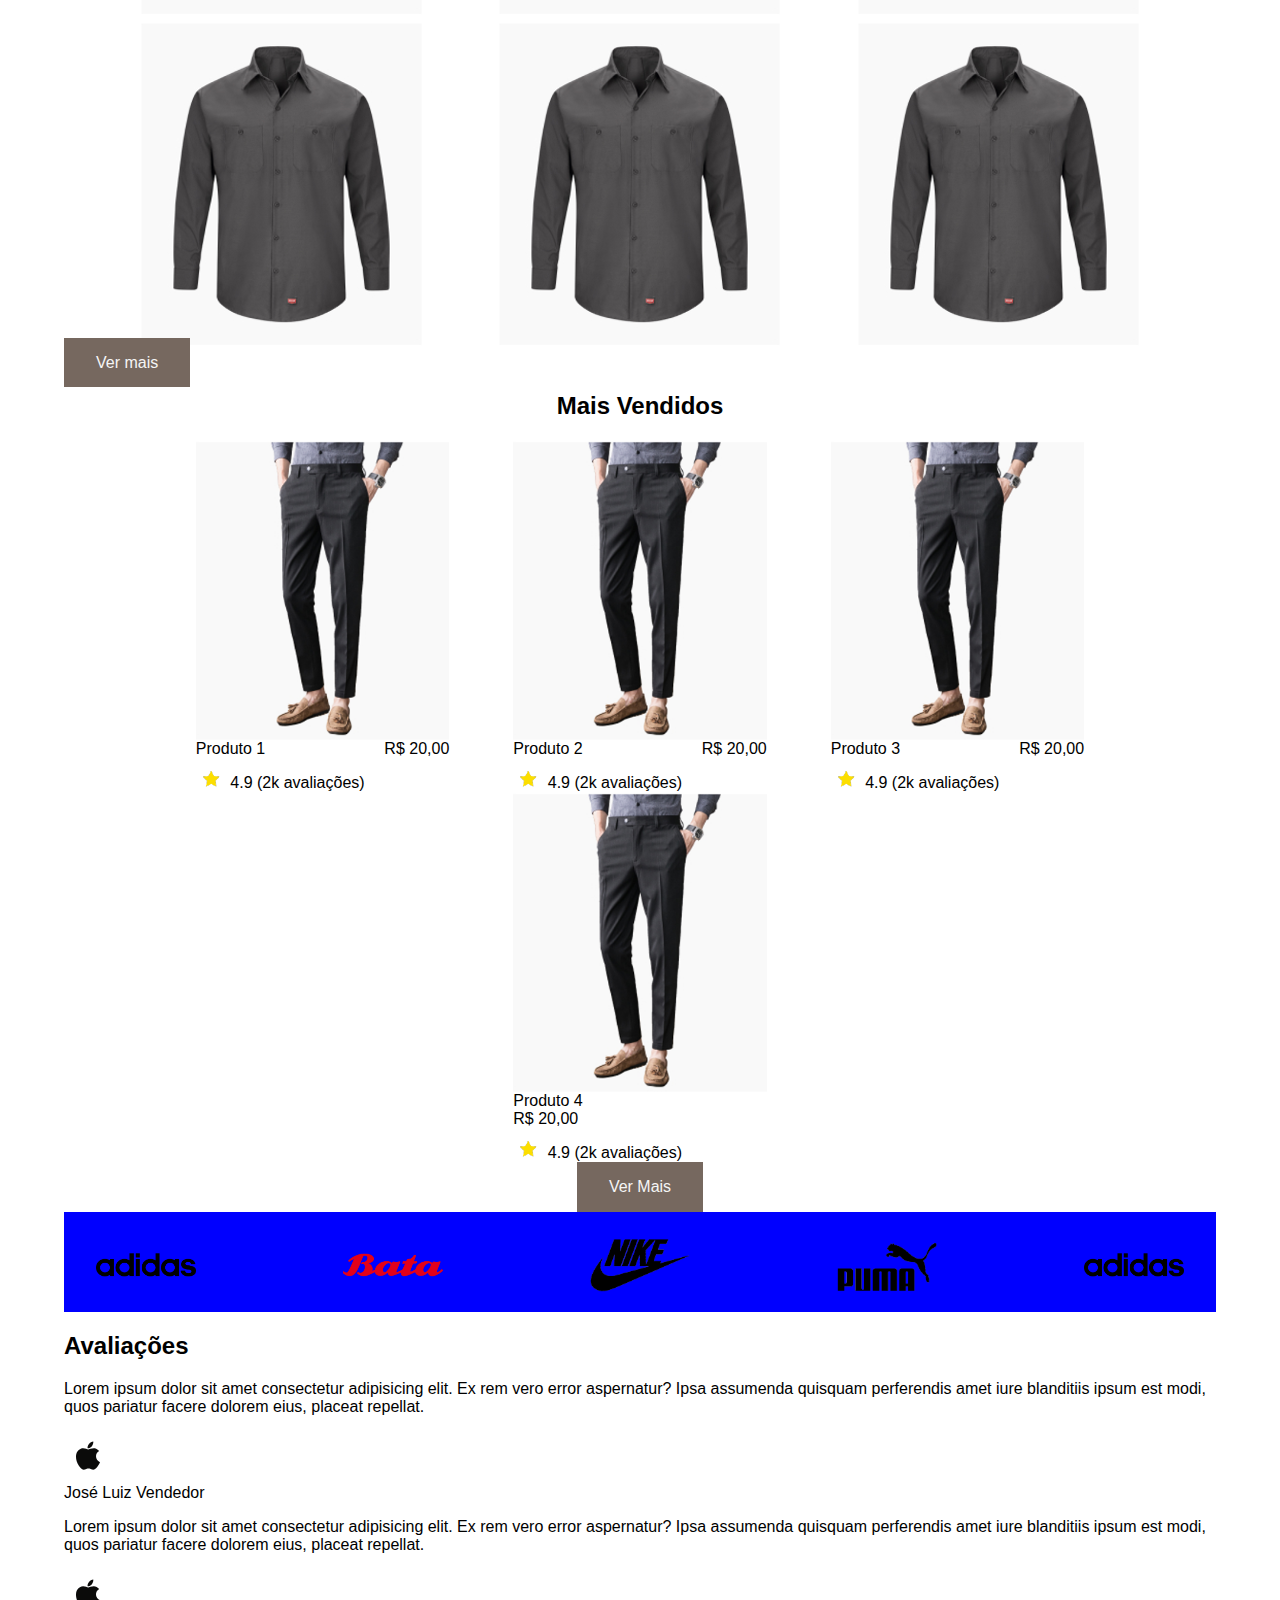
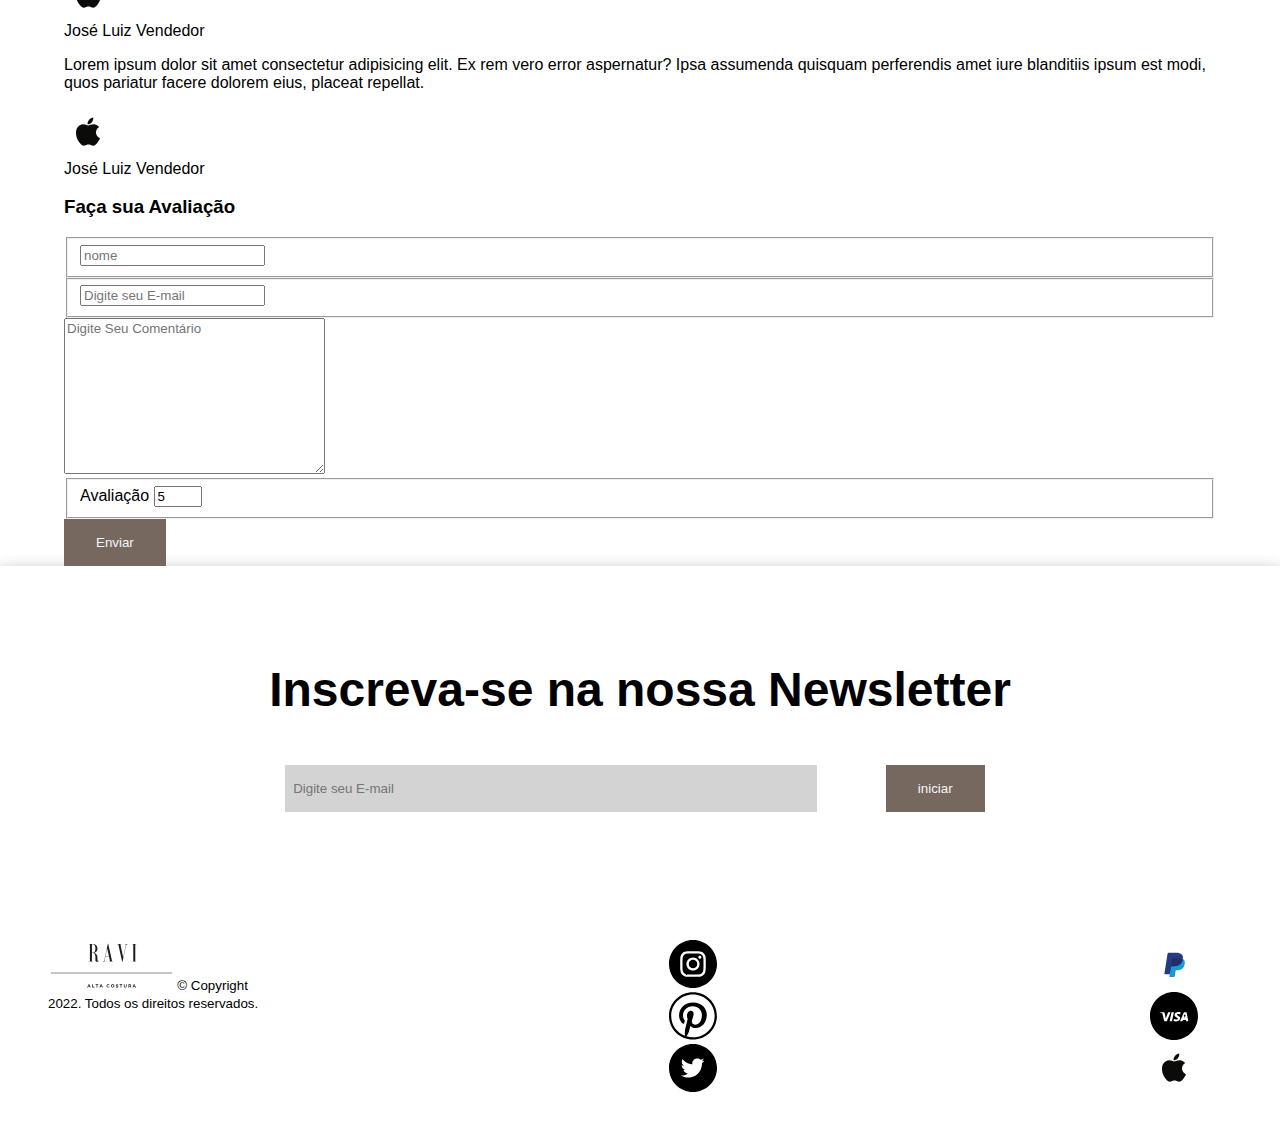
==== commit 1658291d: "Mudanças no Footer, Main(Marcas)" ====
--- a/index.html
+++ b/index.html
@@ -6,7 +6,7 @@
   <meta name="viewport" content="width=device-width, initial-scale=1.0">
   <link rel="stylesheet" href="assets/styles/reset.css">
   <link rel="stylesheet" href="assets/styles/style.css">
-  <link rel="stylesheet" href="/components/header/styles.css">
+  <link rel="stylesheet" href="/assets/styles/header-footer.css">
   <title>Ravi - Homepage</title>
 
   <script src="https://ajax.googleapis.com/ajax/libs/jquery/3.4.1/jquery.min.js"></script>
@@ -14,7 +14,7 @@
   <script>
 
   $(function(){
-  $('#header').load("./components/header/index.html");
+  $('#header').load("./components/header.html");
   $('#footer').load("./components/footer.html");
   });
 
--- a/assets/styles/style.css
+++ b/assets/styles/style.css
@@ -1,5 +1,3 @@
-/* Global Changes
-     ========================================================================== */
 
 /* Main Changes
      ========================================================================== */ 
@@ -65,7 +63,7 @@
         }
      
         
-     .categorias--produto-lista>div {
+     .categorias--produto-lista {
           display: flex;
           flex-direction: row;
           flex-wrap: wrap;
@@ -79,6 +77,8 @@
      .menu-categorias {
           display: flex;
           justify-content: center;
+          width: 70vw;
+          margin: 0 10vw;
      }
 
      .menu-categorias ul{
@@ -116,7 +116,7 @@
      }
 
      .mais-vendidos-items-boxes--imagens {
-          height: 250px;
+          height: 300px;
      }
 
      .mais-vendidos-items-boxes--imagens img {
@@ -135,11 +135,16 @@
      /* ============ Marcas Start ============ */
 
      .marcas {
+          padding: 0 2rem 0 2rem;
           display: flex;
-          justify-content: space-evenly;
+          justify-content: space-between;
+          background-color: blue;
+          height: 100px
      }
 
-     /* ============ Marcas End ============ */
-
-/* Footer Changes
-     ========================================================================== */ +     .marcas img {
+          width: auto;
+          height: 100%;
+     }
+  
+     /* ============ Marcas End ============ */--- a/assets/styles/header-footer.css
+++ b/assets/styles/header-footer.css
@@ -0,0 +1,91 @@
+/* Header Changes
+     ========================================================================== */  
+
+     .cabecalho {
+          display:flex;
+          flex-direction: row;
+          justify-content: space-evenly;
+          align-items: center;
+          margin-bottom: 1rem;
+          background-color: white;
+          box-shadow: 0 8px 17px 2px rgb(0 0 0 / 14%), 0 3px 14px 2px rgb(0 0 0 / 12%), 0 5px 5px -3px rgb(0 0 0 / 20%);
+     }
+
+     .cabecalho a[href]{
+          color: black;
+     }
+
+     a[href] {
+          color: white;
+     }
+
+     .cabecalho .logo{
+          max-width: 200px;
+     }
+
+     a[href]:hover,
+     a[href]:active{
+          font-weight: bold;
+          color: #707070;
+     }
+
+     a[href]:active {
+          opacity: 0,6;
+     }
+
+/* Footer Changes
+     ========================================================================== */        
+   .footer {
+     display:flex;
+     flex-direction: column;
+     justify-content: space-evenly;
+     align-items: center;
+     margin-bottom: 1rem;
+     background-color: white;
+     box-shadow: 0 8px 17px 2px rgb(0 0 0 / 14%), 0 3px 14px 2px rgb(0 0 0 / 12%), 0 5px 5px -3px rgb(0 0 0 / 20%);
+     }
+
+     .footer-top {
+          margin: 4rem;
+     }
+
+     .footer-top h1 {
+          font-size: 3em;
+     }
+
+     .footer-top form fieldset{
+          padding: 1rem;
+          border: none;
+          width: 100%;
+          margin: 0;
+     }
+
+     .footer-top input[type=email] {
+          background-color: lightgray;
+          width: 75%;
+          padding: 1rem 2rem 1rem 0.5rem;
+          box-sizing: border-box;
+          border: none;
+          margin-right: 4rem;
+          text-align: left;
+     }
+
+     .footer-bottom {
+          display:flex;
+          flex-direction: row;
+          column-gap: 25rem;
+          margin: 3rem;
+     }
+
+     .footer-copy {
+          align-items: center;
+     }
+
+     .footer-copy--img {
+          height: 50px;
+     }
+
+     .footer-copy--img img{
+          width: auto;
+          height: 100%;
+     }
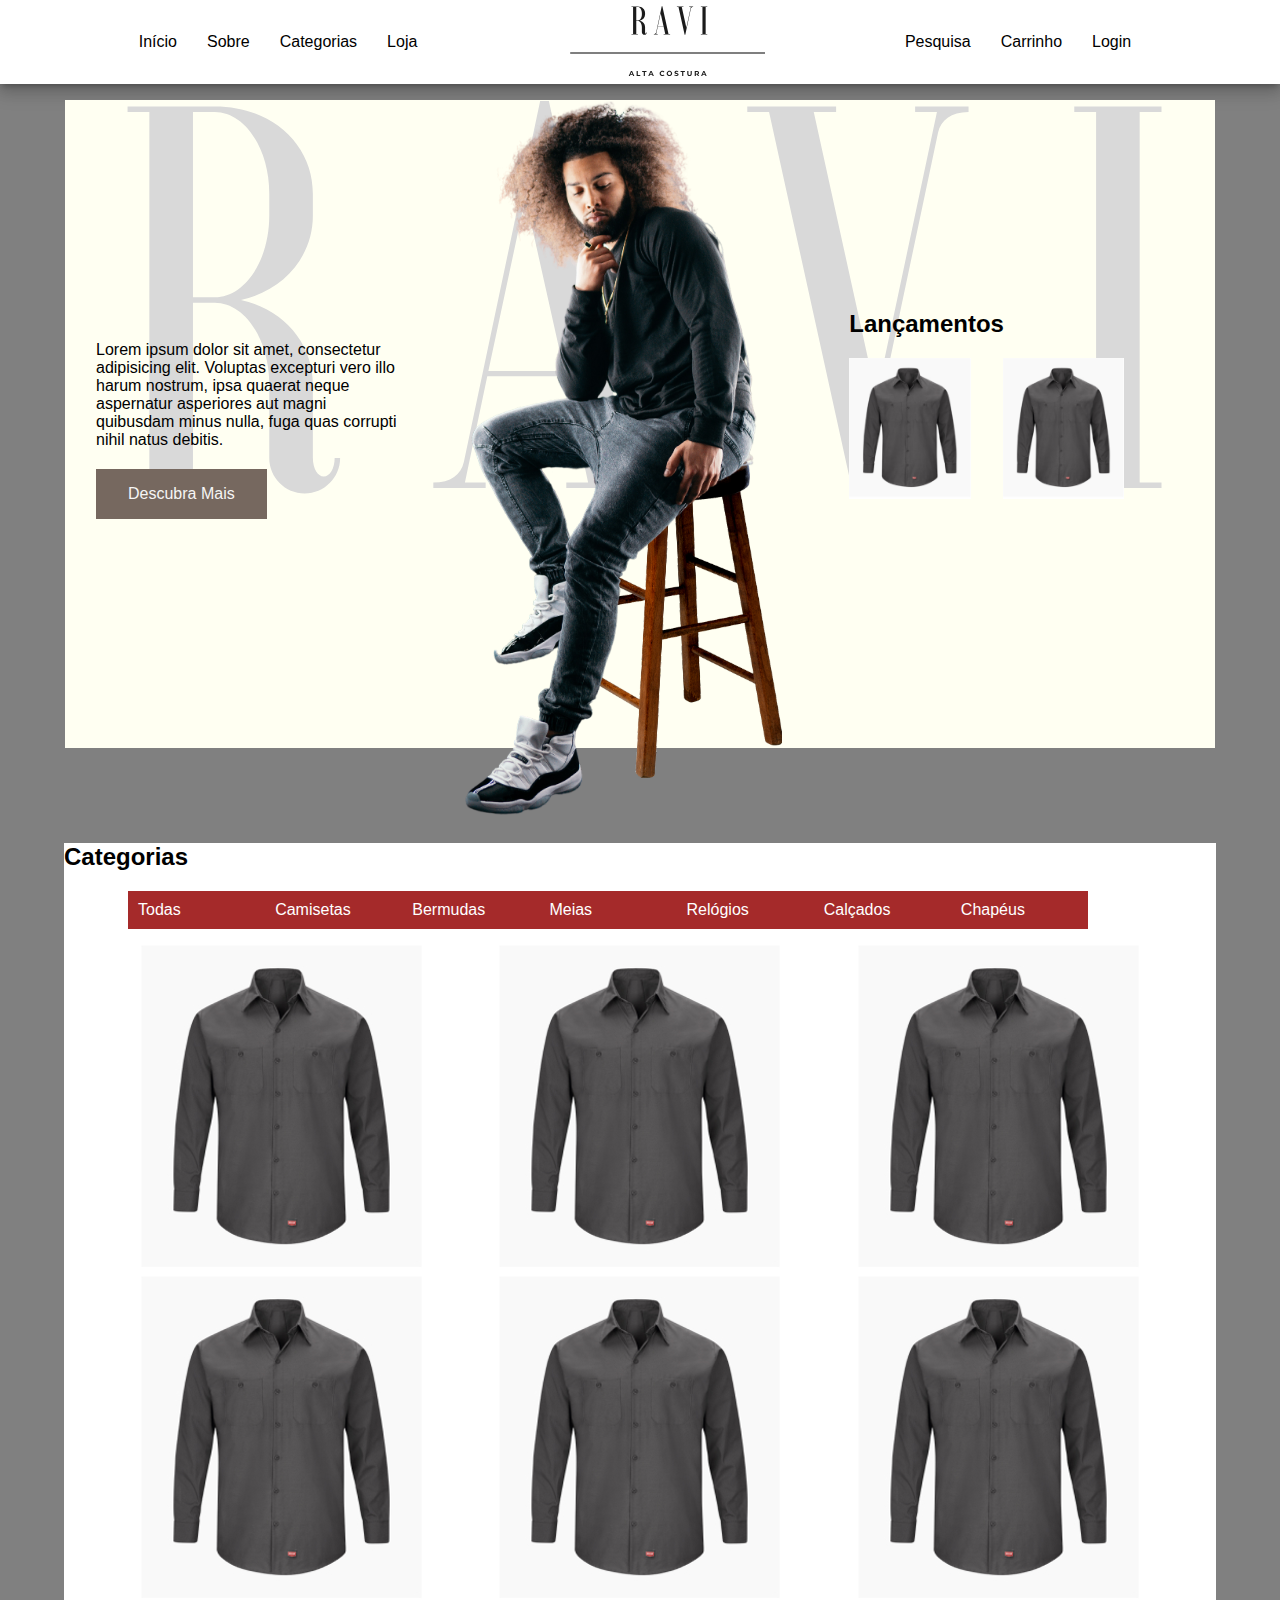
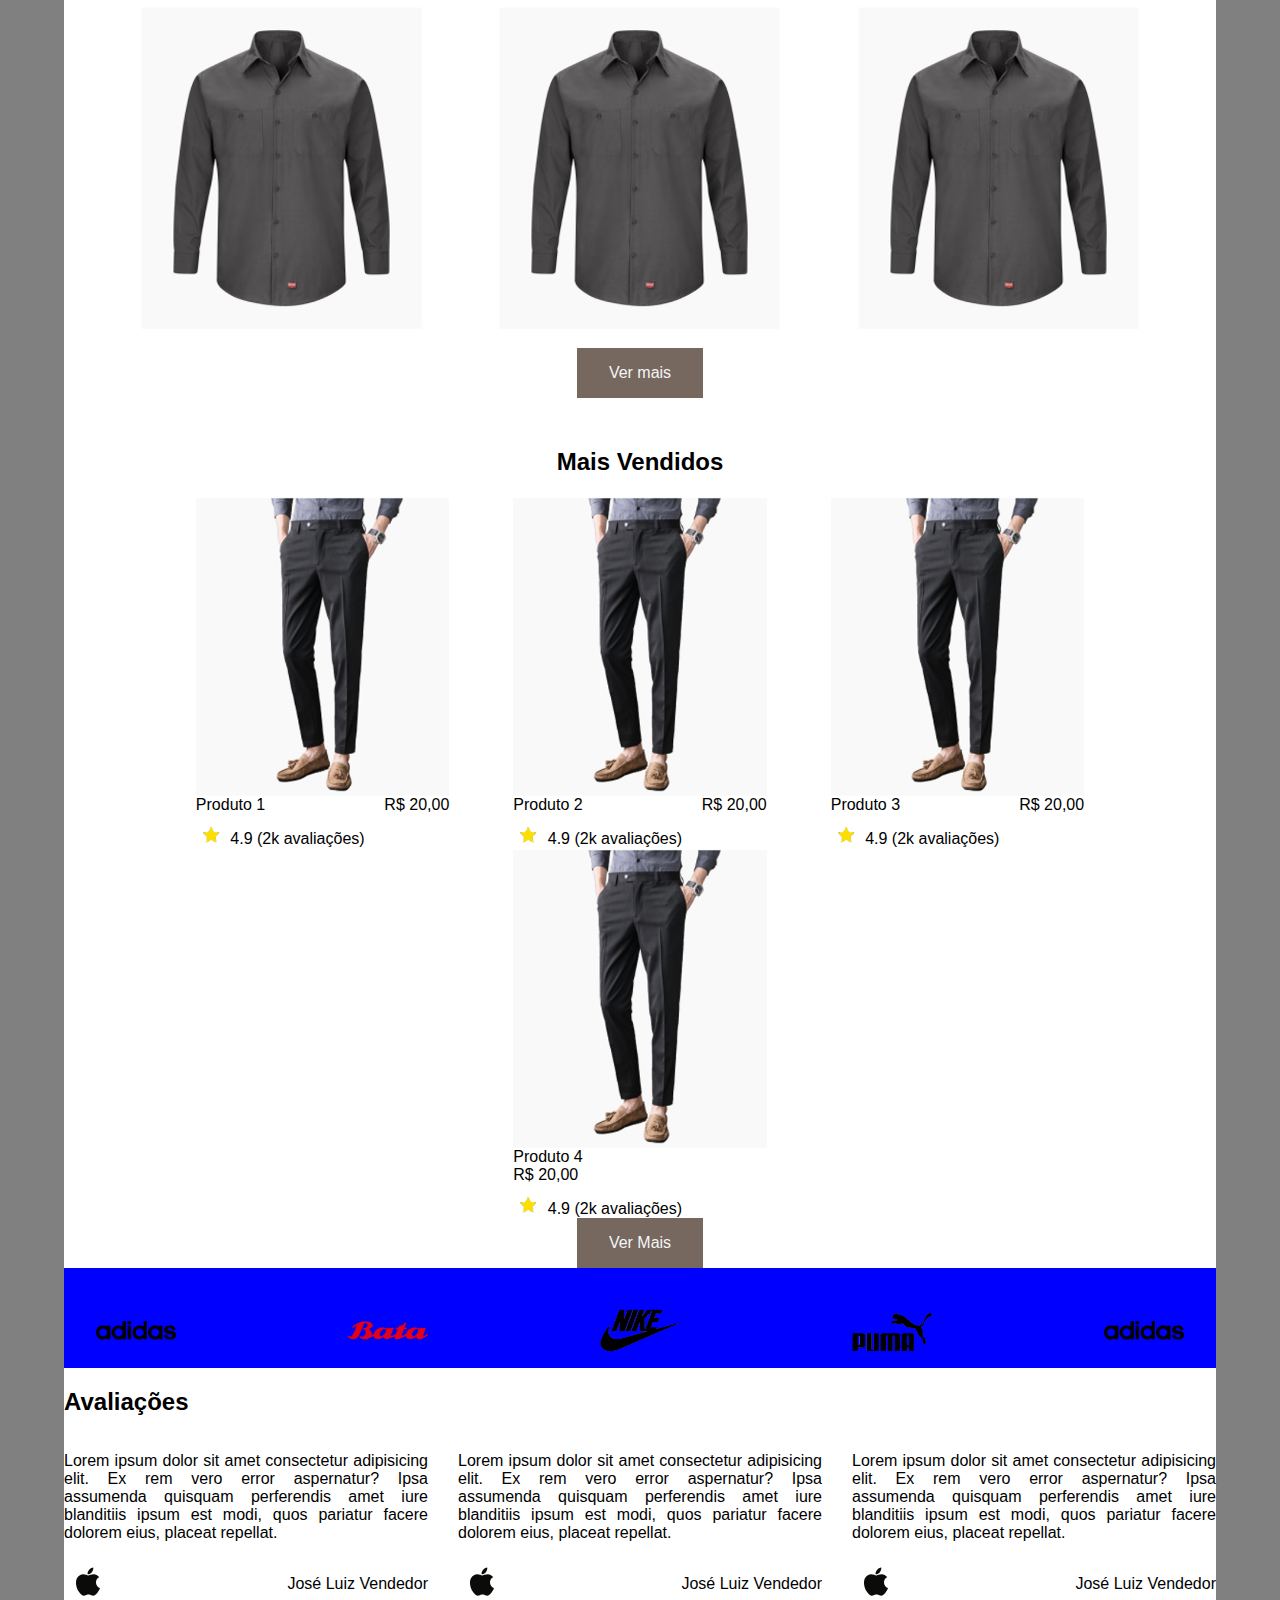
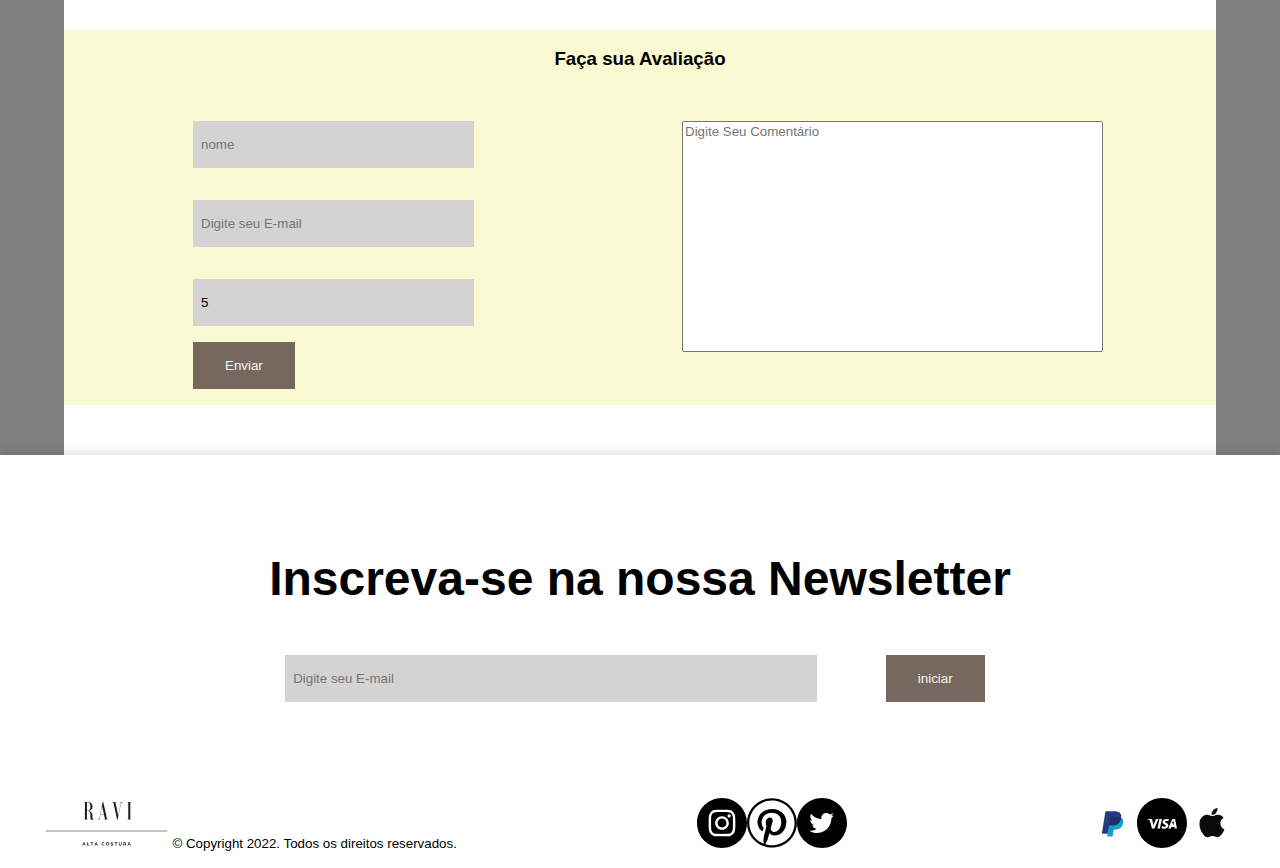
==== commit 28be9b5e: "Mudanças Gerais Layout" ====
--- a/index.html
+++ b/index.html
@@ -46,11 +46,11 @@
       </div>
     </Section>
 
-    <section>
+    <section class="categorias">
       <header>
         <h2>Categorias</h2>
       </header>
-      <div class="categorias">
+      <div>
         <nav class="menu-categorias">
           <!-- ul>(li>a)*7 -->
           <ul>
@@ -86,7 +86,9 @@
         <!-- 
           Role adicionada para indicar para o navegador que o link 'a' é um botão 
         -->
-        <a href="#" role="button">Ver mais</a>
+        <div class="vermais">
+          <a href="#" role="button">Ver mais</a>
+        </div>
     </section>
 
     <section class="mais-vendidos">
@@ -166,60 +168,70 @@
           <a href="#"><img src="assets/images/Adidas.svg" alt=""></a>
     </section>
 
-    <section>
+    <section class="avaliacoes">
       <header>
         <h2>Avaliações</h2>
       </header>
-        <div>
-          <div>
+        <div class="avaliacoes-card">
+          <div class="avaliacoes-card-item">
             <p>Lorem ipsum dolor sit amet consectetur adipisicing elit. Ex rem vero error aspernatur? Ipsa assumenda quisquam perferendis amet iure blanditiis ipsum est modi, quos pariatur facere dolorem eius, placeat repellat.</p>
-            <div>
-              <img src="assets/images/APPLE PAY.svg" alt="">
-            </div>
-            <div>
-              <span>José Luiz</span>
-              <span>Vendedor</span>
-            </div>
-          </div>
-          <div>
+            <div class="avaliacoes-card-item--bottom">
+              <div>
+                <img src="assets/images/APPLE PAY.svg" alt="">
+              </div>
+              <div>
+                <span>José Luiz</span>
+                <span>Vendedor</span>
+              </div>
+            </div>
+          </div>
+          <div class="avaliacoes-card-item">
             <p>Lorem ipsum dolor sit amet consectetur adipisicing elit. Ex rem vero error aspernatur? Ipsa assumenda quisquam perferendis amet iure blanditiis ipsum est modi, quos pariatur facere dolorem eius, placeat repellat.</p>
-            <div>
-              <img src="assets/images/APPLE PAY.svg" alt="">
-            </div>
-            <div>
-              <span>José Luiz</span>
-              <span>Vendedor</span>
-            </div>
-          </div>
-          <div>
+            <div class="avaliacoes-card-item--bottom">
+              <div>
+                <img src="assets/images/APPLE PAY.svg" alt="">
+              </div>
+              <div>
+                <span>José Luiz</span>
+                <span>Vendedor</span>
+              </div>
+            </div>
+          </div>
+          <div class="avaliacoes-card-item">
             <p>Lorem ipsum dolor sit amet consectetur adipisicing elit. Ex rem vero error aspernatur? Ipsa assumenda quisquam perferendis amet iure blanditiis ipsum est modi, quos pariatur facere dolorem eius, placeat repellat.</p>
-            <div>
-              <img src="assets/images/APPLE PAY.svg" alt="">
-            </div>
-            <div>
-              <span>José Luiz</span>
-              <span>Vendedor</span>
-            </div>
-          </div>
-        </div>
-        <div>
+            <div class="avaliacoes-card-item--bottom">
+              <div>
+                <img src="assets/images/APPLE PAY.svg" alt="">
+              </div>
+              <div>
+                <span>José Luiz</span>
+                <span>Vendedor</span>
+              </div>
+            </div>
+          </div>
+        </div>
+        <div class="avaliacoes-fazer">
           <h3>Faça sua Avaliação</h3>
-          <form>
-            <fieldset>
+          <form class="avaliacoes-fazer-form">
+            <div class="avaliacoes-fazer-form-left">
+              <fieldset>
               <label for="name"></label>
               <input type="text" name="name" id="name" placeholder="nome">
-            </fieldset>
-            <fieldset>
+              </fieldset>
+              <fieldset>
               <label for="avaliacao-email" hidden>E-mail</label>
               <input type="email" name="avaliacao-email" id="avaliacao-email" placeholder="Digite seu E-mail">
-            </fieldset>
+              </fieldset>
+              <fieldset>
+              <label for="avaliacao" hidden>Avaliação</label>
+              <input type="number" name="avaliacao" id="avaliacao" max="5" min="1" value="5">
+              </fieldset>
+              <button type="submit">Enviar</button>
+            </div>
+            <div class="avaliacoes-fazer-form-right">
               <label for="comentario" hidden>Digite seu Comentário</label>
-              <textarea placeholder="Digite Seu Comentário" type="text" name="comentario" id="comentario" cols="30" rows="10"></textarea>
-            <fieldset>
-              <label for="avaliacao">Avaliação</label>
-              <input type="number" name="avaliacao" id="avaliacao" max="5" min="1" value="5">
-            </fieldset>
-            <button type="submit">Enviar</button>
+              <textarea placeholder="Digite Seu Comentário" type="text" name="comentario" id="comentario" cols="50" rows="15" style="resize: none"></textarea>
+            </div>           
           </form>
         </div>
     </section>
--- a/assets/styles/style.css
+++ b/assets/styles/style.css
@@ -19,7 +19,6 @@
           flex-direction: column;
           justify-content: end;
           align-items: start;
-          /* padding: 1rem; */
           padding-bottom: 5rem;
           padding-left: 2rem;
           padding-right: 2rem;
@@ -56,6 +55,29 @@
 
      /* ============ Categorias Start ============ */
 
+     .categorias {
+          background-color: white;
+     }
+
+     .menu-categorias {
+          width: 75vw;
+          min-width: 500px;
+          margin: 0 5vw;
+     }
+
+     .menu-categorias ul{
+          width: 100%;
+          display: flex;
+          justify-content: center;
+          background-color: brown;
+          flex-wrap: wrap;
+
+     }
+     .menu-categorias li {
+          display: flex;
+          flex: 1;
+     } 
+     
      .categorias--produto-lista {
           flex-direction: column;
           display: flex;
@@ -69,28 +91,14 @@
           flex-wrap: wrap;
           justify-content: space-evenly;
         }
-     
-     .categorias {
-
-     }
-
-     .menu-categorias {
-          display: flex;
-          justify-content: center;
-          width: 70vw;
-          margin: 0 10vw;
-     }
-
-     .menu-categorias ul{
-          width: 100%;
-          background-color: brown;
-          flex-wrap: wrap;
-
-     }
-     .menu-categorias li {
-          display: flex;
-          flex: 1;
-     }
+
+     .vermais{
+          display: flex;
+          flex-direction: row;
+          justify-content: center;
+          margin-top: 10px;
+     }
+     
 
 
      /* ============ Categorias End ============ */
@@ -100,7 +108,16 @@
           display: flex;
           flex-direction: column;
           align-items: center;
-     }
+          padding-top: 30px;
+          background-color: white;
+     }
+
+     /*.mais-vendidos header{
+          display: flex;
+          flex-direction: row;     -- Caso queira centralizar o h2--
+          align-self: flex-start;
+          margin-left: 2rem;
+     }*/
 
      .mais-vendidos-items {
           display: flex;
@@ -139,7 +156,8 @@
           display: flex;
           justify-content: space-between;
           background-color: blue;
-          height: 100px
+          height: 100px;
+          padding-top: 20px;
      }
 
      .marcas img {
@@ -147,4 +165,89 @@
           height: 100%;
      }
   
-     /* ============ Marcas End ============ */+     /* ============ Marcas End ============ */
+
+     /* ============ Avaliações Start ============ */
+
+     .avaliacoes {
+          display: flex;
+          flex-direction: column;
+          padding-bottom: 50px;
+          background-color: white;
+     }
+
+     .avaliacoes-card {
+          display: flex;
+          flex-direction: row;
+          gap: 30px;
+          text-align: justify;
+          margin-bottom: 20px;
+     }
+
+     .avaliacoes-card-item {
+          display: flex;
+          flex-direction: column;
+     }
+
+     .avaliacoes-card-item--bottom {
+          display: flex;
+          flex-direction: row;
+          justify-content: space-between;
+          align-items: center;
+     }
+
+     .avaliacoes-fazer {
+          background-color: lightgoldenrodyellow;
+          display: flex;
+          flex-direction: column;
+          align-items: center;
+     }
+
+     .avaliacoes-fazer-form{
+          display: flex;
+          flex-direction: row;
+          gap: 10rem;
+          align-items: flex-start;
+     }
+
+     .avaliacoes-fazer form fieldset{
+          padding: 1rem;
+          border: none;
+          width: 100%;
+          margin: 0;
+     }
+
+     .avaliacoes-fazer input[type=email],
+     input[type=text], input[type=number] {
+          background-color: lightgray;
+          width: 100%;
+          padding: 1rem 2rem 1rem 0.5rem;
+          box-sizing: border-box;
+          border: none;
+          margin-right: 4rem;
+          text-align: left;
+     }
+
+     .avaliacoes-fazer-form-left {
+          padding: 1rem;
+     }
+
+     .avaliacoes-fazer-form-left button{
+          margin-left: 1rem;
+     }
+
+     .avaliacoes-fazer-form-right {
+          padding: 2rem 1rem 1rem 1rem;
+     }
+
+     /* ============ Avaliações End ============ */
+
+
+
+
+
+
+
+
+
+
--- a/assets/styles/header-footer.css
+++ b/assets/styles/header-footer.css
@@ -73,8 +73,8 @@
      .footer-bottom {
           display:flex;
           flex-direction: row;
-          column-gap: 25rem;
-          margin: 3rem;
+          column-gap: 15rem;
+          margin: 1rem;
      }
 
      .footer-copy {
@@ -89,3 +89,14 @@
           width: auto;
           height: 100%;
      }
+
+     .footer-icons {
+          display: flex;
+          flex-direction: row;
+          height: 50px;
+     }
+
+     .footer-icons img{
+          width: auto;
+          height: 100%;
+     }
